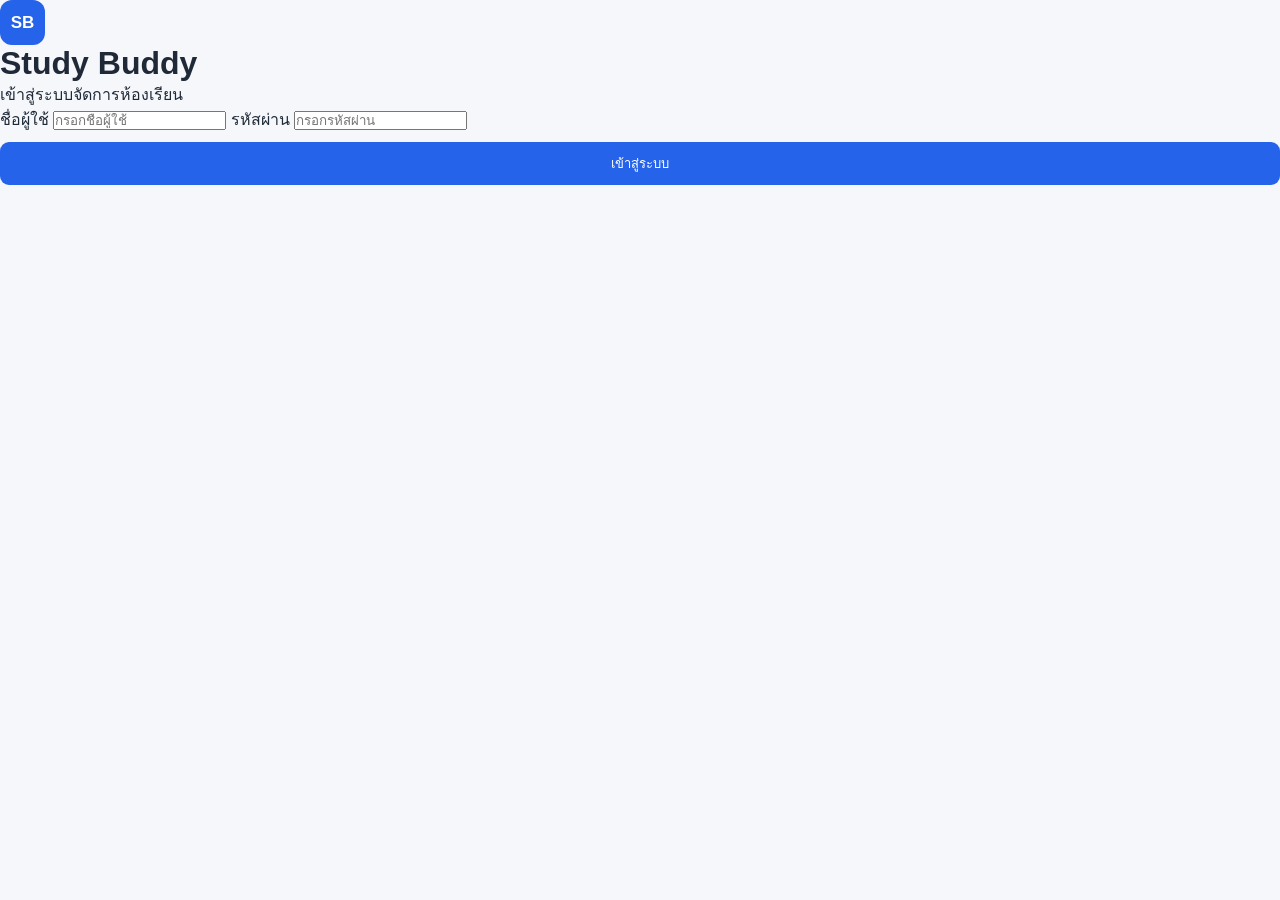
==== index.html @ 6a27ba16 "Add script to redirect to login.html Redirect to login page on index load." ====
<script>
    window.location.href = "login.html";
</script>

<!DOCTYPE html>
<html lang="th">
<head>
    <meta charset="UTF-8">
    <meta name="viewport" content="width=device-width, initial-scale=1.0">

    <title>Study Buddy</title>

    <link rel="stylesheet" href="style.css">
</head>

<body>

<div class="app">

    <!-- ================= SIDEBAR ================= -->

    <aside class="sidebar">

        <div class="brand">

            <div class="brand-logo">
                SB
            </div>

            <div>
                <h2>Study Buddy</h2>
                <span>ระบบช่วยจัดการห้องเรียน</span>
            </div>

        </div>


        <nav class="menu-list">

            <button
                class="menu active"
                onclick="showPage('dashboard', this)"
            >
                <span>🏠</span>
                <span>หน้าหลัก</span>
            </button>


            <button
                class="menu"
                onclick="showPage('schedule', this)"
            >
                <span>🗓️</span>
                <span>ตารางเรียน</span>
            </button>


            <button
                class="menu"
                onclick="showPage('assignment', this)"
            >
                <span>📝</span>
                <span>งานที่ต้องส่ง</span>
            </button>


            <button
                class="menu"
                onclick="showPage('exam', this)"
            >
                <span>📄</span>
                <span>ตารางสอบ</span>
            </button>


            <button
                class="menu"
                onclick="showPage('appointment', this)"
            >
                <span>📌</span>
                <span>นัดหมาย</span>
            </button>


            <button
                class="menu"
                onclick="showPage('announcement', this)"
            >
                <span>📢</span>
                <span>ประกาศ</span>
            </button>

        </nav>


        <div class="user-card">

            <div class="user-avatar">
                👨🏻‍🎓
            </div>

            <div>

                <strong>นักศึกษา</strong>

                <span>
                    สมาชิกห้อง
                </span>

            </div>

        </div>

    </aside>


    <!-- ================= MAIN ================= -->

    <main class="main">


        <!-- TOP BAR -->

        <header class="topbar">

            <div>

                <h1 id="pageTitle">
                    หน้าหลัก
                </h1>

                <p>
                    ยินดีต้อนรับเข้าสู่ Study Buddy 👋
                </p>

            </div>


            <div class="room-badge">

                <span>
                    ห้องเรียน
                </span>

                <strong>
                    CEAI-2/1
                </strong>

            </div>

        </header>


        <!-- ================================================= -->
        <!-- DASHBOARD -->
        <!-- ================================================= -->

        <section
            id="dashboard"
            class="page active"
        >


            <div class="welcome-card">

                <div>

                    <span class="welcome-label">
                        วันนี้
                    </span>

                    <h2 id="today">
                        กำลังโหลด...
                    </h2>

                    <p>
                        ตรวจสอบตารางเรียน งาน และกิจกรรมของห้องได้ที่นี่
                    </p>

                </div>


                <div class="welcome-icon">
                    📚
                </div>

            </div>


            <!-- STAT CARDS -->

            <div class="stats">


                <div class="stat-card">

                    <div class="stat-icon blue">
                        🗓️
                    </div>

                    <div>

                        <span>
                            เรียนวันนี้
                        </span>

                        <strong>
                            3
                        </strong>

                    </div>

                </div>


                <div class="stat-card">

                    <div class="stat-icon orange">
                        📝
                    </div>

                    <div>

                        <span>
                            งานที่ต้องส่ง
                        </span>

                        <strong id="assignmentCount">
                            0
                        </strong>

                    </div>

                </div>


                <div class="stat-card">

                    <div class="stat-icon red">
                        📄
                    </div>

                    <div>

                        <span>
                            สอบใกล้ถึง
                        </span>

                        <strong id="examCount">
                            0
                        </strong>

                    </div>

                </div>


                <div class="stat-card">

                    <div class="stat-icon green">
                        📢
                    </div>

                    <div>

                        <span>
                            ประกาศ
                        </span>

                        <strong id="announcementCount">
                            0
                        </strong>

                    </div>

                </div>


            </div>


            <!-- DASHBOARD GRID -->

            <div class="dashboard-grid">


                <!-- งาน -->

                <div class="card">

                    <div class="card-header">

                        <div>

                            <h3>
                                📝 งานใกล้ถึงกำหนด
                            </h3>

                            <p>
                                รายการงานของห้อง
                            </p>

                        </div>


                        <button
                            class="text-button"
                            onclick="showPage('assignment')"
                        >
                            ดูทั้งหมด →
                        </button>

                    </div>


                    <div
                        id="dashboardAssignments"
                        class="dashboard-list"
                    >
                    </div>

                </div>


                <!-- ประกาศ -->

                <div class="card">

                    <div class="card-header">

                        <div>

                            <h3>
                                📢 ประกาศล่าสุด
                            </h3>

                            <p>
                                ข่าวสารจากห้องเรียน
                            </p>

                        </div>


                        <button
                            class="text-button"
                            onclick="showPage('announcement')"
                        >
                            ดูทั้งหมด →
                        </button>

                    </div>


                    <div
                        id="dashboardAnnouncements"
                        class="dashboard-list"
                    >
                    </div>

                </div>


            </div>


        </section>


        <!-- ================================================= -->
        <!-- SCHEDULE -->
        <!-- ================================================= -->

        <section
            id="schedule"
            class="page"
        >


            <div class="section-head">

                <div>

                    <h2>
                        🗓️ ตารางเรียน
                    </h2>

                    <p>
                        ตารางเรียนของห้อง CEAI-2/1
                    </p>

                </div>


                <button
                    class="primary-button"
                    onclick="openModal('scheduleModal')"
                >
                    + เพิ่มตารางเรียน
                </button>

            </div>


            <div class="card table-card">

                <div class="table-wrapper">

                    <table>

                        <thead>

                            <tr>

                                <th>
                                    วัน
                                </th>

                                <th>
                                    เวลา
                                </th>

                                <th>
                                    วิชา
                                </th>

                                <th>
                                    ห้อง
                                </th>

                                <th>
                                    ผู้สอน
                                </th>

                                <th>
                                    จัดการ
                                </th>

                            </tr>

                        </thead>


                        <tbody id="scheduleTable">
                        </tbody>

                    </table>

                </div>

            </div>


        </section>


        <!-- ================================================= -->
        <!-- ASSIGNMENT -->
        <!-- ================================================= -->

        <section
            id="assignment"
            class="page"
        >


            <div class="section-head">

                <div>

                    <h2>
                        📝 งานที่ต้องส่ง
                    </h2>

                    <p>
                        ติดตามงานและกำหนดส่งของห้องเรียน
                    </p>

                </div>


                <button
                    class="primary-button"
                    onclick="openModal('assignmentModal')"
                >
                    + เพิ่มงาน
                </button>

            </div>


            <div
                id="assignmentList"
                class="content-list"
            >
            </div>


        </section>


        <!-- ================================================= -->
        <!-- EXAM -->
        <!-- ================================================= -->

        <section
            id="exam"
            class="page"
        >


            <div class="section-head">

                <div>

                    <h2>
                        📄 ตารางสอบ
                    </h2>

                    <p>
                        กำหนดการสอบของห้องเรียน
                    </p>

                </div>


                <button
                    class="primary-button"
                    onclick="openModal('examModal')"
                >
                    + เพิ่มตารางสอบ
                </button>

            </div>


            <div class="card table-card">

                <div class="table-wrapper">

                    <table>

                        <thead>

                            <tr>

                                <th>
                                    วิชา
                                </th>

                                <th>
                                    วันที่
                                </th>

                                <th>
                                    เวลา
                                </th>

                                <th>
                                    ห้องสอบ
                                </th>

                                <th>
                                    จัดการ
                                </th>

                            </tr>

                        </thead>


                        <tbody id="examTable">
                        </tbody>

                    </table>

                </div>

            </div>


        </section>


        <!-- ================================================= -->
        <!-- APPOINTMENT -->
        <!-- ================================================= -->

        <section
            id="appointment"
            class="page"
        >


            <div class="section-head">

                <div>

                    <h2>
                        📌 นัดหมาย
                    </h2>

                    <p>
                        นัดหมายสำคัญของห้องเรียน
                    </p>

                </div>


                <button
                    class="primary-button"
                    onclick="openModal('appointmentModal')"
                >
                    + เพิ่มนัดหมาย
                </button>

            </div>


            <div
                id="appointmentList"
                class="appointment-list"
            >
            </div>


        </section>


        <!-- ================================================= -->
        <!-- ANNOUNCEMENT -->
        <!-- ================================================= -->

        <section
            id="announcement"
            class="page"
        >


            <div class="section-head">

                <div>

                    <h2>
                        📢 ประกาศ
                    </h2>

                    <p>
                        ประกาศและข่าวสารของห้องเรียน
                    </p>

                </div>


                <button
                    class="primary-button"
                    onclick="openModal('announcementModal')"
                >
                    + เพิ่มประกาศ
                </button>

            </div>


            <div
                id="announcementList"
                class="content-list"
            >
            </div>


        </section>


    </main>

</div>


<!-- ========================================================= -->
<!-- SCHEDULE MODAL -->
<!-- ========================================================= -->

<div
    id="scheduleModal"
    class="modal"


    <div class="modal-box">


        <div class="modal-title">

            <h2>
                เพิ่มตารางเรียน
            </h2>

            <button
                onclick="closeModal('scheduleModal')"
            >
                ×
            </button>

        </div>


        <label>
            วัน
        </label>

        <select id="scheduleDay">

            <option value="จันทร์">
                จันทร์
            </option>

            <option value="อังคาร">
                อังคาร
            </option>

            <option value="พุธ">
                พุธ
            </option>

            <option value="พฤหัสบดี">
                พฤหัสบดี
            </option>

            <option value="ศุกร์">
                ศุกร์
            </option>

            <option value="เสาร์">
                เสาร์
            </option>

            <option value="อาทิตย์">
                อาทิตย์
            </option>

        </select>


        <label>
            เวลา
        </label>

        <input
            id="scheduleTime"
            type="text"
            placeholder="09:00 - 12:00"
        >


        <label>
            วิชา
        </label>

        <input
            id="scheduleSubject"
            type="text"
            placeholder="ชื่อวิชา"
        >


        <label>
            ห้อง
        </label>

        <input
            id="scheduleRoom"
            type="text"
            placeholder="เช่น CE-301"
        >


        <label>
            ผู้สอน
        </label>

        <input
            id="scheduleTeacher"
            type="text"
            placeholder="ชื่อผู้สอน"
        >


        <button
            class="primary-button full"
            onclick="addSchedule()"
        >
            เพิ่มตารางเรียน
        </button>


    </div>

</div>


<!-- ========================================================= -->
<!-- ASSIGNMENT MODAL -->
<!-- ========================================================= -->

<div
    id="assignmentModal"
    class="modal"


    <div class="modal-box">


        <div class="modal-title">

            <h2>
                เพิ่มงาน
            </h2>

            <button
                onclick="closeModal('assignmentModal')"
            >
                ×
            </button>

        </div>


        <label>
            ชื่องาน
        </label>

        <input
            id="assignmentName"
            type="text"
            placeholder="เช่น แบบฝึกหัดวิศวกรรมซอฟต์แวร์"
        >


        <label>
            รายละเอียด
        </label>

        <textarea
            id="assignmentDetail"
            placeholder="รายละเอียดงาน"
        ></textarea>


        <label>
            กำหนดส่ง
        </label>

        <input
            id="assignmentDate"
            type="datetime-local"
        >


        <button
            class="primary-button full"
            onclick="addAssignment()"
        >
            เพิ่มงาน
        </button>


    </div>

</div>


<!-- ========================================================= -->
<!-- EXAM MODAL -->
<!-- ========================================================= -->

<div
    id="examModal"
    class="modal"


    <div class="modal-box">


        <div class="modal-title">

            <h2>
                เพิ่มตารางสอบ
            </h2>

            <button
                onclick="closeModal('examModal')"
            >
                ×
            </button>

        </div>


        <label>
            วิชา
        </label>

        <input
            id="examSubject"
            type="text"
            placeholder="ชื่อวิชา"
        >


        <label>
            วันที่สอบ
        </label>

        <input
            id="examDate"
            type="date"
        >


        <label>
            เวลา
        </label>

        <input
            id="examTime"
            type="text"
            placeholder="09:00 - 12:00"
        >


        <label>
            ห้องสอบ
        </label>

        <input
            id="examRoom"
            type="text"
            placeholder="เช่น CE-301"
        >


        <button
            class="primary-button full"
            onclick="addExam()"
        >
            เพิ่มตารางสอบ
        </button>


    </div>

</div>


<!-- ========================================================= -->
<!-- APPOINTMENT MODAL -->
<!-- ========================================================= -->

<div
    id="appointmentModal"
    class="modal"


    <div class="modal-box">


        <div class="modal-title">

            <h2>
                เพิ่มนัดหมาย
            </h2>

            <button
                onclick="closeModal('appointmentModal')"
            >
                ×
            </button>

        </div>


        <label>
            ชื่อนัดหมาย
        </label>

        <input
            id="appointmentName"
            type="text"
            placeholder="เช่น ประชุมงานกลุ่ม"
        >


        <label>
            วันที่
        </label>

        <input
            id="appointmentDate"
            type="date"
        >


        <label>
            เวลา
        </label>

        <input
            id="appointmentTime"
            type="text"
            placeholder="13:00"
        >


        <label>
            สถานที่
        </label>

        <input
            id="appointmentRoom"
            type="text"
            placeholder="เช่น CE-301"
        >


        <button
            class="primary-button full"
            onclick="addAppointment()"
        >
            เพิ่มนัดหมาย
        </button>


    </div>

</div>


<!-- ========================================================= -->
<!-- ANNOUNCEMENT MODAL -->
<!-- ========================================================= -->

<div
    id="announcementModal"
    class="modal"


    <div class="modal-box">


        <div class="modal-title">

            <h2>
                เพิ่มประกาศ
            </h2>

            <button
                onclick="closeModal('announcementModal')"
            >
                ×
            </button>

        </div>


        <label>
            หัวข้อประกาศ
        </label>

        <input
            id="announcementTitle"
            type="text"
            placeholder="หัวข้อประกาศ"
        >


        <label>
            รายละเอียด
        </label>

        <textarea
            id="announcementDetailInput"
            placeholder="รายละเอียดประกาศ"
        ></textarea>


        <button
            class="primary-button full"
            onclick="addAnnouncement()"
        >
            เพิ่มประกาศ
        </button>


    </div>

</div>


<!-- ========================================================= -->
<!-- JAVASCRIPT -->
<!-- ========================================================= -->

<script src="script.js"></script>


</body>
</html>
---- style.css ----
* {
    box-sizing: border-box;
    margin: 0;
    padding: 0;
}

body {
    font-family: Arial, "Noto Sans Thai", sans-serif;
    background: #f5f7fb;
    color: #1f2937;
}

button,
input,
textarea,
select {
    font-family: inherit;
}

button {
    cursor: pointer;
}

.app {
    display: flex;
    min-height: 100vh;
}


/* ================= SIDEBAR ================= */

.sidebar {
    width: 250px;
    background: #ffffff;
    border-right: 1px solid #e5e7eb;
    display: flex;
    flex-direction: column;
    position: fixed;
    left: 0;
    top: 0;
    bottom: 0;
    z-index: 20;
}

.brand {
    display: flex;
    align-items: center;
    gap: 12px;
    padding: 25px 20px;
}

.brand-logo {
    width: 45px;
    height: 45px;
    border-radius: 12px;
    background: #2563eb;
    color: white;
    display: flex;
    align-items: center;
    justify-content: center;
    font-weight: bold;
    font-size: 17px;
}

.brand h2 {
    font-size: 18px;
}

.brand span {
    display: block;
    font-size: 11px;
    color: #9ca3af;
    margin-top: 4px;
}

.menu-list {
    padding: 15px 12px;
}

.menu {
    width: 100%;
    border: none;
    background: transparent;
    padding: 13px 15px;
    border-radius: 10px;
    display: flex;
    align-items: center;
    gap: 12px;
    font-size: 14px;
    color: #6b7280;
    text-align: left;
    margin-bottom: 5px;
}

.menu:hover {
    background: #f3f6ff;
    color: #2563eb;
}

.menu.active {
    background: #eaf1ff;
    color: #2563eb;
    font-weight: bold;
}

.menu span:first-child {
    width: 22px;
    text-align: center;
}

.user-card {
    margin-top: auto;
    border-top: 1px solid #e5e7eb;
    padding: 18px;
    display: flex;
    align-items: center;
    gap: 12px;
}

.user-avatar {
    width: 40px;
    height: 40px;
    border-radius: 50%;
    background: #eaf1ff;
    display: flex;
    align-items: center;
    justify-content: center;
}

.user-card strong {
    display: block;
    font-size: 13px;
}

.user-card span {
    display: block;
    color: #9ca3af;
    font-size: 11px;
    margin-top: 3px;
}


/* ================= MAIN ================= */

.main {
    margin-left: 250px;
    width: calc(100% - 250px);
    padding: 30px 35px;
}

.topbar {
    display: flex;
    justify-content: space-between;
    align-items: center;
    margin-bottom: 28px;
}

.topbar h1 {
    font-size: 28px;
}

.topbar p {
    margin-top: 6px;
    color: #9ca3af;
    font-size: 14px;
}

.room-badge {
    background: white;
    border: 1px solid #e5e7eb;
    padding: 10px 16px;
    border-radius: 10px;
    text-align: right;
}

.room-badge span {
    display: block;
    color: #9ca3af;
    font-size: 11px;
}

.room-badge strong {
    display: block;
    margin-top: 3px;
    color: #2563eb;
}


/* ================= PAGE ================= */

.page {
    display: none;
}

.page.active {
    display: block;
}


/* ================= WELCOME ================= */

.welcome-card {
    background: linear-gradient(135deg, #2563eb, #3b82f6);
    color: white;
    border-radius: 18px;
    padding: 28px;
    display: flex;
    align-items: center;
    justify-content: space-between;
    margin-bottom: 22px;
}

.welcome-label {
    font-size: 13px;
    opacity: .85;
}

.welcome-card h2 {
    margin: 7px 0;
    font-size: 25px;
}

.welcome-card p {
    opacity: .85;
    font-size: 13px;
}

.welcome-icon {
    font-size: 55px;
}


/* ================= STATS ================= */

.stats {
    display: grid;
    grid-template-columns: repeat(4, 1fr);
    gap: 15px;
    margin-bottom: 22px;
}

.stat-card {
    background: white;
    border: 1px solid #e5e7eb;
    border-radius: 14px;
    padding: 18px;
    display: flex;
    align-items: center;
    gap: 14px;
}

.stat-icon {
    width: 45px;
    height: 45px;
    border-radius: 12px;
    display: flex;
    justify-content: center;
    align-items: center;
    font-size: 20px;
}

.stat-icon.blue {
    background: #eaf1ff;
}

.stat-icon.orange {
    background: #fff4e5;
}

.stat-icon.red {
    background: #ffeded;
}

.stat-icon.green {
    background: #e9f9ef;
}

.stat-card span {
    display: block;
    font-size: 12px;
    color: #9ca3af;
}

.stat-card strong {
    display: block;
    margin-top: 4px;
    font-size: 22px;
}


/* ================= CARDS ================= */

.dashboard-grid {
    display: grid;
    grid-template-columns: 1fr 1fr;
    gap: 20px;
}

.card {
    background: white;
    border: 1px solid #e5e7eb;
    border-radius: 15px;
    padding: 22px;
}

.card-header {
    display: flex;
    justify-content: space-between;
    align-items: center;
    margin-bottom: 15px;
}

.card-header h3 {
    font-size: 16px;
}

.card-header p {
    color: #9ca3af;
    font-size: 12px;
    margin-top: 4px;
}

.text-button {
    border: none;
    background: transparent;
    color: #2563eb;
    font-size: 12px;
}


/* ================= SECTION ================= */

.section-head {
    display: flex;
    align-items: center;
    justify-content: space-between;
    margin-bottom: 20px;
}

.section-head h2 {
    font-size: 22px;
}

.section-head p {
    color: #9ca3af;
    margin-top: 5px;
    font-size: 13px;
}


/* ================= BUTTON ================= */

.primary-button {
    border: none;
    background: #2563eb;
    color: white;
    padding: 11px 17px;
    border-radius: 9px;
    font-size: 13px;
}

.primary-button:hover {
    background: #1d4ed8;
}

.full {
    width: 100%;
    margin-top: 10px;
}


/* ================= LIST ================= */

.dashboard-list {
    display: flex;
    flex-direction: column;
    gap: 10px;
}

.assignment-mini,
.announcement-mini {
    padding: 14px;
    border-radius: 10px;
    background: #f8fafc;
    border: 1px solid #edf0f4;
}

.assignment-mini h4,
.announcement-mini h4 {
    font-size: 14px;
}

.assignment-mini p,
.announcement-mini p {
    color: #6b7280;
    font-size: 12px;
    margin-top: 5px;
}

.assignment-mini small,
.announcement-mini small {
    display: block;
    margin-top: 8px;
    color: #2563eb;
}


/* ================= CONTENT ================= */

.content-list {
    display: flex;
    flex-direction: column;
    gap: 15px;
}

.assignment-card,
.announcement-full {
    background: white;
    border: 1px solid #e5e7eb;
    border-radius: 14px;
    padding: 20px;
}

.assignment-card h3,
.announcement-full h3 {
    font-size: 16px;
}

.assignment-card p,
.announcement-full p {
    color: #6b7280;
    font-size: 13px;
    margin-top: 7px;
}

.deadline {
    display: flex;
    justify-content: space-between;
    align-items: center;
    margin-top: 15px;
    padding-top: 13px;
    border-top: 1px solid #edf0f4;
    font-size: 12px;
}

.delete-button {
    border: none;
    background: #fff0f0;
    color: #dc2626;
    padding: 7px 11px;
    border-radius: 7px;
    font-size: 12px;
}

.tag {
    display: inline-block;
    background: #eaf1ff;
    color: #2563eb;
    padding: 5px 9px;
    border-radius: 6px;
    font-size: 11px;
    margin-bottom: 10px;
}


/* ================= TABLE ================= */

.table-card {
    padding: 0;
    overflow: hidden;
}

.table-wrapper {
    width: 100%;
    overflow-x: auto;
}

table {
    width: 100%;
    border-collapse: collapse;
}

th {
    background: #f8fafc;
    color: #6b7280;
    font-size: 12px;
    text-align: left;
    padding: 15px;
    white-space: nowrap;
}

td {
    padding: 15px;
    border-top: 1px solid #edf0f4;
    font-size: 13px;
}

tr:hover td {
    background: #fafcff;
}


/* ================= APPOINTMENT ================= */

.appointment-list {
    display: flex;
    flex-direction: column;
    gap: 15px;
}

.appointment-card {
    display: flex;
    align-items: center;
    gap: 15px;
}

.appointment-date {
    width: 65px;
    min-width: 65px;
    height: 65px;
    border-radius: 12px;
    background: #eaf1ff;
    color: #2563eb;
    display: flex;
    flex-direction: column;
    align-items: center;
    justify-content: center;
}

.appointment-date strong {
    font-size: 21px;
}

.appointment-date span {
    font-size: 11px;
}

.appointment-info h3 {
    font-size: 15px;
}

.appointment-info p {
    color: #6b7280;
    font-size: 12px;
    margin-top: 5px;
}


/* ================= MODAL ================= */

.modal {
    display: none;
    position: fixed;
    inset: 0;
    background: rgba(15, 23, 42, .45);
    z-index: 100;
    align-items: center;
    justify-content: center;
    padding: 20px;
}

.modal.show {
    display: flex;
}

.modal-box {
    background: white;
    width: 100%;
    max-width: 500px;
    border-radius: 16px;
    padding: 25px;
    box-shadow: 0 20px 50px rgba(0,0,0,.15);
    max-height: 90vh;
    overflow-y: auto;
}

.modal-title {
    display: flex;
    align-items: center;
    justify-content: space-between;
    margin-bottom: 20px;
}

.modal-title h2 {
    font-size: 20px;
}

.modal-title button {
    border: none;
    background: #f3f4f6;
    width: 32px;
    height: 32px;
    border-radius: 50%;
    font-size: 20px;
    color: #6b7280;
}

.modal-box label {
    display: block;
    font-size: 13px;
    font-weight: bold;
    margin: 14px 0 7px;
}

.modal-box input,
.modal-box textarea,
.modal-box select {
    width: 100%;
    border: 1px solid #dfe3e8;
    border-radius: 9px;
    padding: 11px;
    outline: none;
    font-size: 13px;
    background: white;
}

.modal-box input:focus,
.modal-box textarea:focus,
.modal-box select:focus {
    border-color: #2563eb;
}

.modal-box textarea {
    min-height: 90px;
    resize: vertical;
}


/* ================= EMPTY ================= */

.empty {
    background: white;
    border: 1px dashed #d1d5db;
    border-radius: 14px;
    padding: 40px;
    text-align: center;
    color: #9ca3af;
    font-size: 13px;
}


/* ================= MOBILE ================= */

@media (max-width: 900px) {

    .sidebar {
        width: 210px;
    }

    .main {
        margin-left: 210px;
        width: calc(100% - 210px);
        padding: 25px;
    }

    .stats {
        grid-template-columns: repeat(2, 1fr);
    }

    .dashboard-grid {
        grid-template-columns: 1fr;
    }

}

@media (max-width: 650px) {

    .sidebar {
        width: 70px;
    }

    .brand {
        justify-content: center;
        padding: 18px 8px;
    }

    .brand > div:last-child,
    .menu span:last-child,
    .user-card div:last-child {
        display: none;
    }

    .brand-logo {
        width: 40px;
        height: 40px;
    }

    .menu {
        justify-content: center;
        padding: 13px 5px;
    }

    .user-card {
        justify-content: center;
        padding: 15px 5px;
    }

    .main {
        margin-left: 70px;
        width: calc(100% - 70px);
        padding: 18px;
    }

    .topbar {
        align-items: flex-start;
        gap: 10px;
    }

    .topbar h1 {
        font-size: 22px;
    }

    .room-badge {
        display: none;
    }

    .welcome-card {
        padding: 20px;
    }

    .welcome-icon {
        font-size: 40px;
    }

    .stats {
        grid-template-columns: 1fr 1fr;
        gap: 10px;
    }

    .stat-card {
        padding: 13px;
    }

    .section-head {
        align-items: flex-start;
        gap: 15px;
    }

    .section-head h2 {
        font-size: 19px;
    }

    .primary-button {
        white-space: nowrap;
    }

}
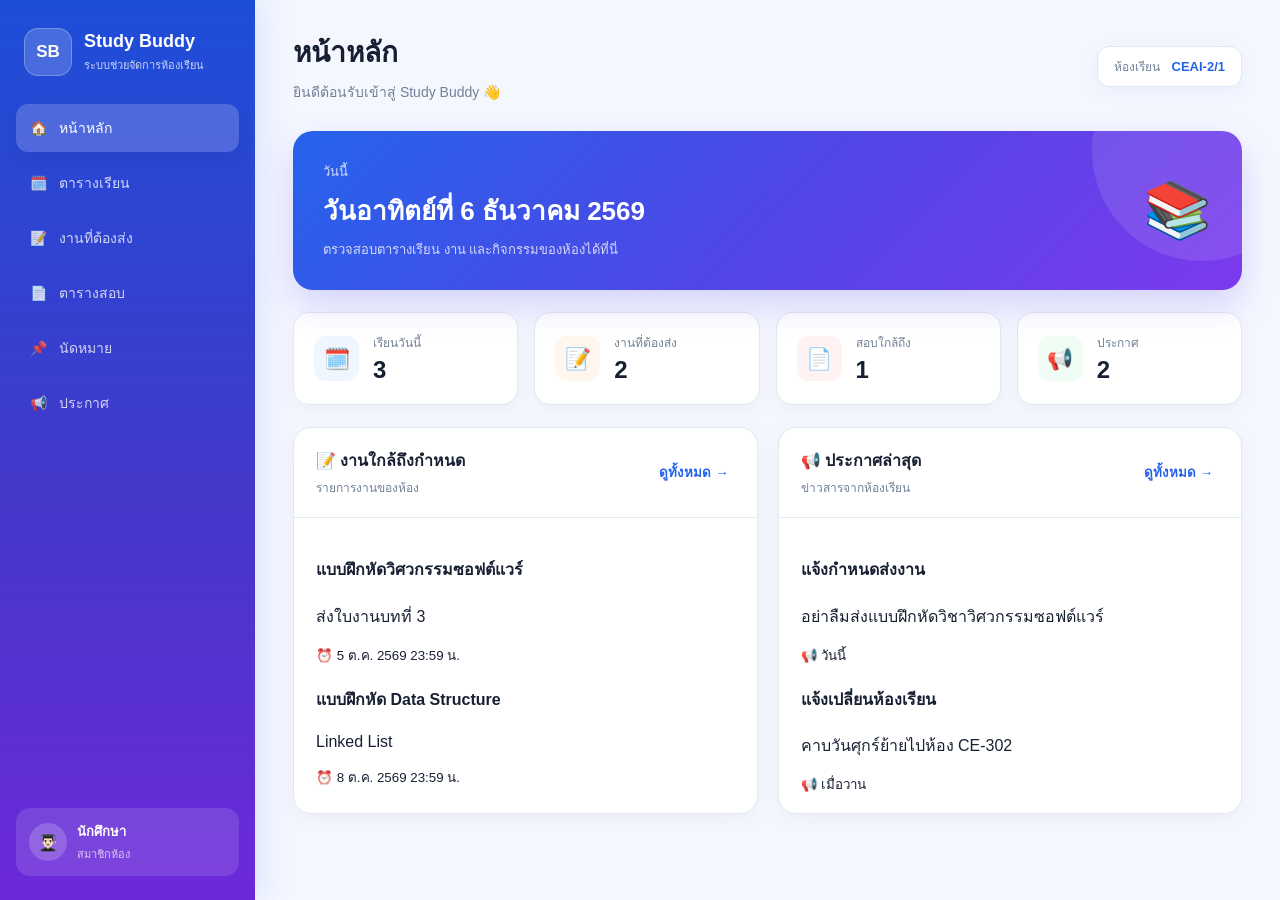
==== commit 4feb490c: "Remove redirection script from index.html Removed automatic redirection script to login.html." ====
--- a/index.html
+++ b/index.html
@@ -1,7 +1,3 @@
-<script>
-    window.location.href = "login.html";
-</script>
-
 <!DOCTYPE html>
 <html lang="th">
 <head>
--- a/style.css
+++ b/style.css
@@ -1,25 +1,33 @@
 * {
     box-sizing: border-box;
+}
+
+:root {
+    --primary: #2563eb;
+    --secondary: #7c3aed;
+    --blue-light: #eff6ff;
+    --purple-light: #f5f3ff;
+    --orange-light: #fff7ed;
+    --green-light: #f0fdf4;
+    --red-light: #fef2f2;
+    --text: #172033;
+    --muted: #718096;
+    --border: #e2e8f0;
+    --white: #ffffff;
+    --bg: #f5f7ff;
+}
+
+body {
     margin: 0;
-    padding: 0;
-}
-
-body {
-    font-family: Arial, "Noto Sans Thai", sans-serif;
-    background: #f5f7fb;
-    color: #1f2937;
-}
-
-button,
-input,
-textarea,
-select {
-    font-family: inherit;
-}
-
-button {
-    cursor: pointer;
-}
+    font-family: Arial, sans-serif;
+    background: var(--bg);
+    color: var(--text);
+}
+
+
+/* =========================
+   APP
+========================= */
 
 .app {
     display: flex;
@@ -27,104 +35,158 @@
 }
 
 
-/* ================= SIDEBAR ================= */
+/* =========================
+   SIDEBAR
+========================= */
 
 .sidebar {
-    width: 250px;
-    background: #ffffff;
-    border-right: 1px solid #e5e7eb;
+    width: 255px;
+    min-height: 100vh;
+
+    background:
+        linear-gradient(
+            180deg,
+            #1d4ed8 0%,
+            #4338ca 55%,
+            #6d28d9 100%
+        );
+
+    color: white;
+
     display: flex;
     flex-direction: column;
-    position: fixed;
-    left: 0;
-    top: 0;
-    bottom: 0;
-    z-index: 20;
-}
+
+    padding: 24px 16px;
+
+    box-shadow:
+        8px 0 30px rgba(37, 99, 235, 0.12);
+}
+
+
+/* Brand */
 
 .brand {
     display: flex;
     align-items: center;
     gap: 12px;
-    padding: 25px 20px;
+
+    padding: 4px 8px 28px;
 }
 
 .brand-logo {
-    width: 45px;
-    height: 45px;
-    border-radius: 12px;
-    background: #2563eb;
-    color: white;
+    width: 48px;
+    height: 48px;
+
     display: flex;
     align-items: center;
     justify-content: center;
+
+    border-radius: 14px;
+
+    background: rgba(255,255,255,0.18);
+
+    border: 1px solid rgba(255,255,255,0.25);
+
+    font-size: 17px;
     font-weight: bold;
-    font-size: 17px;
+
+    backdrop-filter: blur(10px);
 }
 
 .brand h2 {
+    margin: 0;
     font-size: 18px;
 }
 
 .brand span {
     display: block;
+    margin-top: 4px;
+
     font-size: 11px;
-    color: #9ca3af;
-    margin-top: 4px;
-}
+
+    color: rgba(255,255,255,0.75);
+}
+
+
+/* Menu */
 
 .menu-list {
-    padding: 15px 12px;
+    display: flex;
+    flex-direction: column;
+    gap: 7px;
 }
 
 .menu {
     width: 100%;
+
+    display: flex;
+    align-items: center;
+
+    gap: 12px;
+
+    padding: 13px 14px;
+
     border: none;
+    border-radius: 12px;
+
     background: transparent;
-    padding: 13px 15px;
-    border-radius: 10px;
-    display: flex;
-    align-items: center;
-    gap: 12px;
+
+    color: rgba(255,255,255,0.78);
+
     font-size: 14px;
-    color: #6b7280;
+
     text-align: left;
-    margin-bottom: 5px;
+
+    cursor: pointer;
+
+    transition: 0.2s;
 }
 
 .menu:hover {
-    background: #f3f6ff;
-    color: #2563eb;
+    background: rgba(255,255,255,0.12);
+    color: white;
+
+    transform: translateX(3px);
 }
 
 .menu.active {
-    background: #eaf1ff;
-    color: #2563eb;
-    font-weight: bold;
-}
-
-.menu span:first-child {
-    width: 22px;
-    text-align: center;
-}
+    background: rgba(255,255,255,0.18);
+
+    color: white;
+
+    box-shadow:
+        0 5px 18px rgba(0,0,0,0.08);
+}
+
+
+/* User */
 
 .user-card {
     margin-top: auto;
-    border-top: 1px solid #e5e7eb;
-    padding: 18px;
-    display: flex;
-    align-items: center;
-    gap: 12px;
+
+    display: flex;
+    align-items: center;
+
+    gap: 10px;
+
+    padding: 13px;
+
+    border-radius: 14px;
+
+    background: rgba(255,255,255,0.12);
 }
 
 .user-avatar {
-    width: 40px;
-    height: 40px;
+    width: 38px;
+    height: 38px;
+
+    display: flex;
+    align-items: center;
+    justify-content: center;
+
+    background: rgba(255,255,255,0.18);
+
     border-radius: 50%;
-    background: #eaf1ff;
-    display: flex;
-    align-items: center;
-    justify-content: center;
 }
 
 .user-card strong {
@@ -134,59 +196,86 @@
 
 .user-card span {
     display: block;
-    color: #9ca3af;
+
+    margin-top: 3px;
+
     font-size: 11px;
-    margin-top: 3px;
-}
-
-
-/* ================= MAIN ================= */
+
+    color: rgba(255,255,255,0.7);
+}
+
+
+/* =========================
+   MAIN
+========================= */
 
 .main {
-    margin-left: 250px;
-    width: calc(100% - 250px);
-    padding: 30px 35px;
-}
+    flex: 1;
+
+    padding: 30px 38px;
+
+    min-width: 0;
+}
+
+
+/* =========================
+   TOPBAR
+========================= */
 
 .topbar {
     display: flex;
+
     justify-content: space-between;
     align-items: center;
+
     margin-bottom: 28px;
 }
 
 .topbar h1 {
+    margin: 0;
+
     font-size: 28px;
 }
 
 .topbar p {
-    margin-top: 6px;
-    color: #9ca3af;
+    margin: 7px 0 0;
+
+    color: var(--muted);
+
     font-size: 14px;
 }
 
 .room-badge {
+    padding: 10px 16px;
+
     background: white;
-    border: 1px solid #e5e7eb;
-    padding: 10px 16px;
-    border-radius: 10px;
-    text-align: right;
+
+    border: 1px solid var(--border);
+
+    border-radius: 12px;
+
+    box-shadow:
+        0 5px 18px rgba(37,99,235,0.06);
 }
 
 .room-badge span {
-    display: block;
-    color: #9ca3af;
-    font-size: 11px;
+    margin-right: 8px;
+
+    color: var(--muted);
+
+    font-size: 12px;
 }
 
 .room-badge strong {
-    display: block;
-    margin-top: 3px;
-    color: #2563eb;
-}
-
-
-/* ================= PAGE ================= */
+    color: var(--primary);
+
+    font-size: 13px;
+}
+
+
+/* =========================
+   PAGE
+========================= */
 
 .page {
     display: none;
@@ -197,366 +286,425 @@
 }
 
 
-/* ================= WELCOME ================= */
+/* =========================
+   WELCOME
+========================= */
 
 .welcome-card {
-    background: linear-gradient(135deg, #2563eb, #3b82f6);
+    position: relative;
+
+    overflow: hidden;
+
+    display: flex;
+
+    justify-content: space-between;
+    align-items: center;
+
+    padding: 30px;
+
+    margin-bottom: 22px;
+
+    border-radius: 20px;
+
     color: white;
-    border-radius: 18px;
-    padding: 28px;
-    display: flex;
-    align-items: center;
-    justify-content: space-between;
-    margin-bottom: 22px;
+
+    background:
+        linear-gradient(
+            135deg,
+            #2563eb,
+            #4f46e5,
+            #7c3aed
+        );
+
+    box-shadow:
+        0 15px 35px rgba(79,70,229,0.2);
+}
+
+.welcome-card::after {
+    content: "";
+
+    position: absolute;
+
+    width: 220px;
+    height: 220px;
+
+    border-radius: 50%;
+
+    background: rgba(255,255,255,0.10);
+
+    right: -70px;
+    top: -90px;
 }
 
 .welcome-label {
     font-size: 13px;
-    opacity: .85;
+
+    color: rgba(255,255,255,0.8);
 }
 
 .welcome-card h2 {
-    margin: 7px 0;
-    font-size: 25px;
+    margin: 8px 0;
+
+    font-size: 26px;
 }
 
 .welcome-card p {
-    opacity: .85;
+    margin: 0;
+
+    color: rgba(255,255,255,0.78);
+
     font-size: 13px;
 }
 
 .welcome-icon {
+    position: relative;
+    z-index: 2;
+
     font-size: 55px;
 }
 
 
-/* ================= STATS ================= */
+/* =========================
+   STAT CARDS
+========================= */
 
 .stats {
     display: grid;
-    grid-template-columns: repeat(4, 1fr);
-    gap: 15px;
+
+    grid-template-columns:
+        repeat(4, 1fr);
+
+    gap: 16px;
+
     margin-bottom: 22px;
 }
 
 .stat-card {
+    display: flex;
+
+    align-items: center;
+
+    gap: 14px;
+
+    padding: 20px;
+
     background: white;
-    border: 1px solid #e5e7eb;
-    border-radius: 14px;
-    padding: 18px;
-    display: flex;
-    align-items: center;
-    gap: 14px;
+
+    border: 1px solid var(--border);
+
+    border-radius: 16px;
+
+    box-shadow:
+        0 5px 18px rgba(15,23,42,0.04);
+
+    transition: 0.2s;
+}
+
+.stat-card:hover {
+    transform: translateY(-3px);
+
+    box-shadow:
+        0 12px 25px rgba(15,23,42,0.08);
 }
 
 .stat-icon {
     width: 45px;
     height: 45px;
+
+    display: flex;
+    align-items: center;
+    justify-content: center;
+
     border-radius: 12px;
-    display: flex;
-    justify-content: center;
-    align-items: center;
-    font-size: 20px;
+
+    font-size: 21px;
 }
 
 .stat-icon.blue {
-    background: #eaf1ff;
+    background: var(--blue-light);
 }
 
 .stat-icon.orange {
-    background: #fff4e5;
+    background: var(--orange-light);
 }
 
 .stat-icon.red {
-    background: #ffeded;
+    background: var(--red-light);
 }
 
 .stat-icon.green {
-    background: #e9f9ef;
+    background: var(--green-light);
 }
 
 .stat-card span {
     display: block;
+
+    color: var(--muted);
+
     font-size: 12px;
-    color: #9ca3af;
 }
 
 .stat-card strong {
     display: block;
+
     margin-top: 4px;
-    font-size: 22px;
-}
-
-
-/* ================= CARDS ================= */
+
+    font-size: 24px;
+}
+
+
+/* =========================
+   DASHBOARD GRID
+========================= */
 
 .dashboard-grid {
     display: grid;
-    grid-template-columns: 1fr 1fr;
+
+    grid-template-columns:
+        repeat(2, 1fr);
+
     gap: 20px;
 }
+
+
+/* =========================
+   CARD
+========================= */
 
 .card {
     background: white;
-    border: 1px solid #e5e7eb;
-    border-radius: 15px;
-    padding: 22px;
+
+    border: 1px solid var(--border);
+
+    border-radius: 18px;
+
+    box-shadow:
+        0 5px 20px rgba(15,23,42,0.04);
 }
 
 .card-header {
     display: flex;
+
     justify-content: space-between;
     align-items: center;
-    margin-bottom: 15px;
+
+    padding: 20px 22px;
+
+    border-bottom: 1px solid var(--border);
 }
 
 .card-header h3 {
+    margin: 0;
+
     font-size: 16px;
 }
 
 .card-header p {
-    color: #9ca3af;
+    margin: 5px 0 0;
+
+    color: var(--muted);
+
     font-size: 12px;
-    margin-top: 4px;
 }
 
 .text-button {
     border: none;
+
     background: transparent;
-    color: #2563eb;
-    font-size: 12px;
-}
-
-
-/* ================= SECTION ================= */
+
+    color: var(--primary);
+
+    font-weight: bold;
+
+    cursor: pointer;
+}
+
+.dashboard-list {
+    padding: 18px 22px;
+}
+
+
+/* =========================
+   SECTION HEAD
+========================= */
 
 .section-head {
     display: flex;
-    align-items: center;
+
     justify-content: space-between;
+    align-items: center;
+
     margin-bottom: 20px;
 }
 
 .section-head h2 {
-    font-size: 22px;
+    margin: 0;
+
+    font-size: 23px;
 }
 
 .section-head p {
-    color: #9ca3af;
-    margin-top: 5px;
+    margin: 6px 0 0;
+
+    color: var(--muted);
+
     font-size: 13px;
 }
 
 
-/* ================= BUTTON ================= */
+/* =========================
+   BUTTON
+========================= */
 
 .primary-button {
     border: none;
-    background: #2563eb;
+
+    padding: 12px 18px;
+
+    border-radius: 10px;
+
     color: white;
-    padding: 11px 17px;
-    border-radius: 9px;
-    font-size: 13px;
+
+    font-weight: bold;
+
+    cursor: pointer;
+
+    background:
+        linear-gradient(
+            135deg,
+            #2563eb,
+            #7c3aed
+        );
+
+    box-shadow:
+        0 7px 18px rgba(79,70,229,0.20);
+
+    transition: 0.2s;
 }
 
 .primary-button:hover {
-    background: #1d4ed8;
-}
-
-.full {
+    transform: translateY(-2px);
+
+    box-shadow:
+        0 10px 22px rgba(79,70,229,0.28);
+}
+
+.primary-button.full {
     width: 100%;
-    margin-top: 10px;
-}
-
-
-/* ================= LIST ================= */
-
-.dashboard-list {
-    display: flex;
-    flex-direction: column;
-    gap: 10px;
-}
-
-.assignment-mini,
-.announcement-mini {
-    padding: 14px;
-    border-radius: 10px;
-    background: #f8fafc;
-    border: 1px solid #edf0f4;
-}
-
-.assignment-mini h4,
-.announcement-mini h4 {
-    font-size: 14px;
-}
-
-.assignment-mini p,
-.announcement-mini p {
-    color: #6b7280;
-    font-size: 12px;
-    margin-top: 5px;
-}
-
-.assignment-mini small,
-.announcement-mini small {
-    display: block;
-    margin-top: 8px;
-    color: #2563eb;
-}
-
-
-/* ================= CONTENT ================= */
-
-.content-list {
-    display: flex;
-    flex-direction: column;
-    gap: 15px;
-}
-
-.assignment-card,
-.announcement-full {
-    background: white;
-    border: 1px solid #e5e7eb;
-    border-radius: 14px;
-    padding: 20px;
-}
-
-.assignment-card h3,
-.announcement-full h3 {
-    font-size: 16px;
-}
-
-.assignment-card p,
-.announcement-full p {
-    color: #6b7280;
-    font-size: 13px;
-    margin-top: 7px;
-}
-
-.deadline {
-    display: flex;
-    justify-content: space-between;
-    align-items: center;
-    margin-top: 15px;
-    padding-top: 13px;
-    border-top: 1px solid #edf0f4;
-    font-size: 12px;
-}
-
-.delete-button {
-    border: none;
-    background: #fff0f0;
-    color: #dc2626;
-    padding: 7px 11px;
-    border-radius: 7px;
-    font-size: 12px;
-}
-
-.tag {
-    display: inline-block;
-    background: #eaf1ff;
-    color: #2563eb;
-    padding: 5px 9px;
-    border-radius: 6px;
-    font-size: 11px;
-    margin-bottom: 10px;
-}
-
-
-/* ================= TABLE ================= */
+}
+
+
+/* =========================
+   TABLE
+========================= */
 
 .table-card {
-    padding: 0;
     overflow: hidden;
 }
 
 .table-wrapper {
-    width: 100%;
     overflow-x: auto;
 }
 
 table {
     width: 100%;
+
     border-collapse: collapse;
 }
 
 th {
-    background: #f8fafc;
-    color: #6b7280;
-    font-size: 12px;
+    padding: 15px;
+
     text-align: left;
-    padding: 15px;
-    white-space: nowrap;
+
+    background:
+        linear-gradient(
+            90deg,
+            #eff6ff,
+            #f5f3ff
+        );
+
+    color: #475569;
+
+    font-size: 13px;
 }
 
 td {
     padding: 15px;
-    border-top: 1px solid #edf0f4;
+
+    border-top: 1px solid var(--border);
+
     font-size: 13px;
 }
 
 tr:hover td {
-    background: #fafcff;
-}
-
-
-/* ================= APPOINTMENT ================= */
-
+    background: #fafbff;
+}
+
+
+/* =========================
+   LIST
+========================= */
+
+.content-list,
 .appointment-list {
     display: flex;
+
     flex-direction: column;
-    gap: 15px;
-}
-
-.appointment-card {
-    display: flex;
-    align-items: center;
-    gap: 15px;
-}
-
-.appointment-date {
-    width: 65px;
-    min-width: 65px;
-    height: 65px;
-    border-radius: 12px;
-    background: #eaf1ff;
-    color: #2563eb;
-    display: flex;
-    flex-direction: column;
-    align-items: center;
-    justify-content: center;
-}
-
-.appointment-date strong {
-    font-size: 21px;
-}
-
-.appointment-date span {
-    font-size: 11px;
-}
-
-.appointment-info h3 {
-    font-size: 15px;
-}
-
-.appointment-info p {
-    color: #6b7280;
-    font-size: 12px;
-    margin-top: 5px;
-}
-
-
-/* ================= MODAL ================= */
+
+    gap: 12px;
+}
+
+.content-item,
+.appointment-item,
+.dashboard-item {
+    background: white;
+
+    border: 1px solid var(--border);
+
+    border-left: 4px solid var(--primary);
+
+    border-radius: 14px;
+
+    padding: 17px;
+
+    box-shadow:
+        0 5px 15px rgba(15,23,42,0.035);
+
+    transition: 0.2s;
+}
+
+.content-item:hover,
+.appointment-item:hover,
+.dashboard-item:hover {
+    transform: translateY(-2px);
+
+    box-shadow:
+        0 10px 22px rgba(15,23,42,0.07);
+}
+
+
+/* =========================
+   MODAL
+========================= */
 
 .modal {
     display: none;
+
     position: fixed;
+
     inset: 0;
-    background: rgba(15, 23, 42, .45);
-    z-index: 100;
+
+    z-index: 1000;
+
     align-items: center;
     justify-content: center;
+
     padding: 20px;
+
+    background: rgba(15,23,42,0.55);
+
+    backdrop-filter: blur(4px);
 }
 
 .modal.show {
@@ -564,97 +712,112 @@
 }
 
 .modal-box {
+    width: 100%;
+    max-width: 480px;
+
+    max-height: 90vh;
+
+    overflow-y: auto;
+
+    padding: 28px;
+
     background: white;
-    width: 100%;
-    max-width: 500px;
-    border-radius: 16px;
-    padding: 25px;
-    box-shadow: 0 20px 50px rgba(0,0,0,.15);
-    max-height: 90vh;
-    overflow-y: auto;
+
+    border-radius: 20px;
+
+    box-shadow:
+        0 25px 70px rgba(0,0,0,0.25);
 }
 
 .modal-title {
     display: flex;
-    align-items: center;
+
     justify-content: space-between;
+    align-items: center;
+
     margin-bottom: 20px;
 }
 
 .modal-title h2 {
+    margin: 0;
+
     font-size: 20px;
 }
 
 .modal-title button {
+    width: 34px;
+    height: 34px;
+
+    padding: 0;
+
     border: none;
-    background: #f3f4f6;
-    width: 32px;
-    height: 32px;
+
     border-radius: 50%;
-    font-size: 20px;
-    color: #6b7280;
+
+    background: #f1f5f9;
+
+    color: #475569;
+
+    font-size: 22px;
+
+    cursor: pointer;
 }
 
 .modal-box label {
     display: block;
+
+    margin: 13px 0 7px;
+
     font-size: 13px;
+
     font-weight: bold;
-    margin: 14px 0 7px;
+
+    color: #374151;
 }
 
 .modal-box input,
-.modal-box textarea,
-.modal-box select {
+.modal-box select,
+.modal-box textarea {
     width: 100%;
-    border: 1px solid #dfe3e8;
-    border-radius: 9px;
-    padding: 11px;
+
+    padding: 12px;
+
+    border: 1px solid #d9deea;
+
+    border-radius: 10px;
+
+    font-family: inherit;
+
+    font-size: 14px;
+
     outline: none;
-    font-size: 13px;
-    background: white;
-}
-
-.modal-box input:focus,
-.modal-box textarea:focus,
-.modal-box select:focus {
-    border-color: #2563eb;
 }
 
 .modal-box textarea {
     min-height: 90px;
+
     resize: vertical;
 }
 
-
-/* ================= EMPTY ================= */
-
-.empty {
-    background: white;
-    border: 1px dashed #d1d5db;
-    border-radius: 14px;
-    padding: 40px;
-    text-align: center;
-    color: #9ca3af;
-    font-size: 13px;
-}
-
-
-/* ================= MOBILE ================= */
-
-@media (max-width: 900px) {
-
-    .sidebar {
-        width: 210px;
-    }
-
-    .main {
-        margin-left: 210px;
-        width: calc(100% - 210px);
-        padding: 25px;
-    }
+.modal-box input:focus,
+.modal-box select:focus,
+.modal-box textarea:focus {
+    border-color: var(--primary);
+
+    box-shadow:
+        0 0 0 3px rgba(37,99,235,0.08);
+}
+
+
+/* =========================
+   RESPONSIVE
+========================= */
+
+@media (max-width: 1000px) {
 
     .stats {
-        grid-template-columns: repeat(2, 1fr);
+        grid-template-columns:
+            repeat(2, 1fr);
     }
 
     .dashboard-grid {
@@ -663,85 +826,79 @@
 
 }
 
-@media (max-width: 650px) {
+
+@media (max-width: 700px) {
+
+    .app {
+        flex-direction: column;
+    }
 
     .sidebar {
-        width: 70px;
+        width: 100%;
+        min-height: auto;
+
+        padding: 12px;
     }
 
     .brand {
-        justify-content: center;
-        padding: 18px 8px;
-    }
-
-    .brand > div:last-child,
-    .menu span:last-child,
-    .user-card div:last-child {
+        padding-bottom: 12px;
+    }
+
+    .menu-list {
+        flex-direction: row;
+
+        overflow-x: auto;
+    }
+
+    .menu {
+        min-width: 120px;
+    }
+
+    .user-card {
         display: none;
     }
 
-    .brand-logo {
-        width: 40px;
-        height: 40px;
-    }
-
-    .menu {
-        justify-content: center;
-        padding: 13px 5px;
-    }
-
-    .user-card {
-        justify-content: center;
-        padding: 15px 5px;
-    }
-
     .main {
-        margin-left: 70px;
-        width: calc(100% - 70px);
-        padding: 18px;
+        padding: 22px 16px;
     }
 
     .topbar {
         align-items: flex-start;
-        gap: 10px;
-    }
-
-    .topbar h1 {
-        font-size: 22px;
     }
 
     .room-badge {
         display: none;
     }
 
+    .stats {
+        grid-template-columns: 1fr;
+    }
+
+    .section-head {
+        align-items: flex-start;
+
+        gap: 15px;
+    }
+
     .welcome-card {
-        padding: 20px;
+        padding: 22px;
     }
 
     .welcome-icon {
         font-size: 40px;
     }
 
-    .stats {
-        grid-template-columns: 1fr 1fr;
-        gap: 10px;
-    }
-
-    .stat-card {
-        padding: 13px;
-    }
+}
+
+
+@media (max-width: 480px) {
 
     .section-head {
-        align-items: flex-start;
-        gap: 15px;
-    }
-
-    .section-head h2 {
-        font-size: 19px;
+        flex-direction: column;
     }
 
     .primary-button {
-        white-space: nowrap;
-    }
-
-}
+        width: 100%;
+    }
+
+}
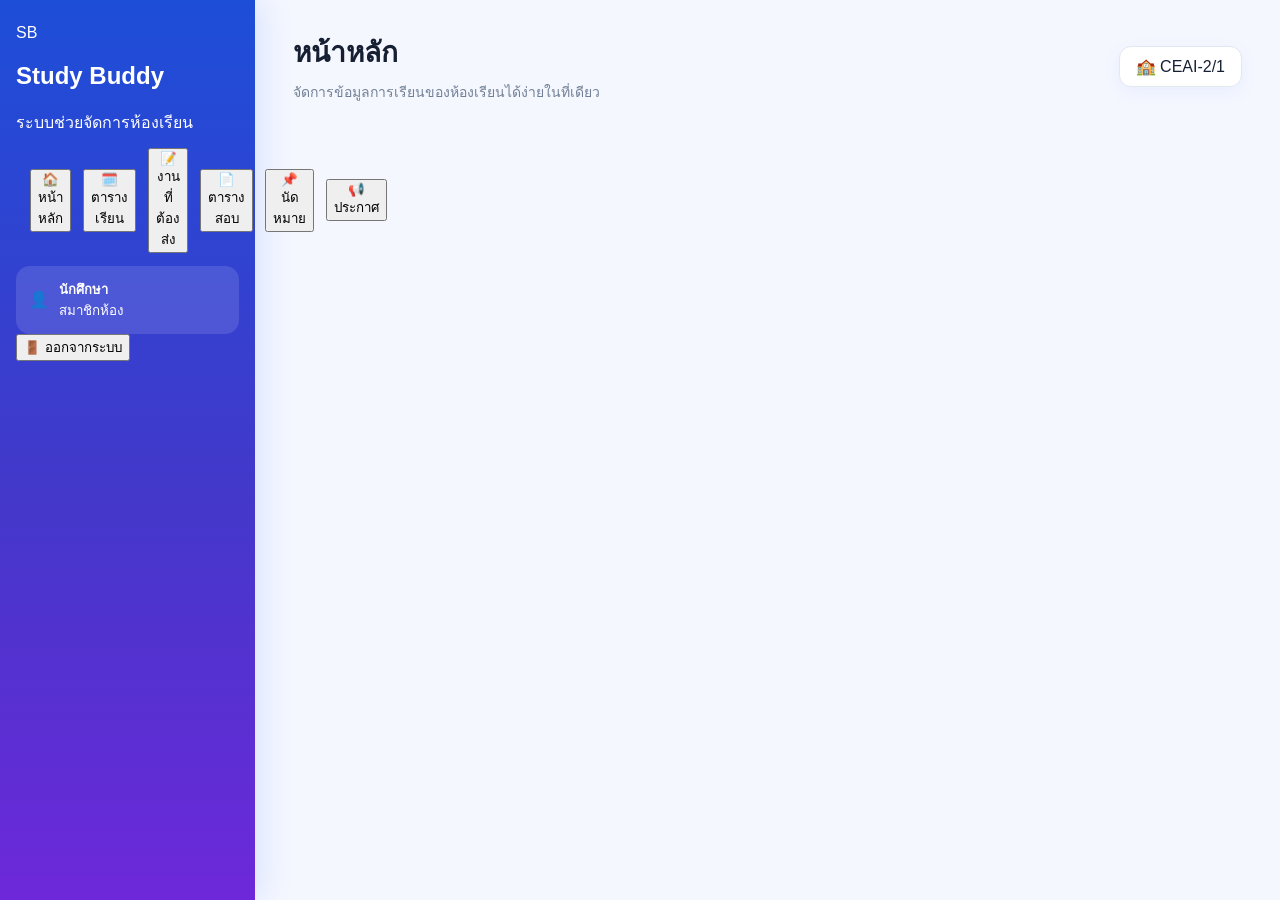
==== commit a9d89679: "Update index.html" ====
--- a/index.html
+++ b/index.html
@@ -3,7 +3,6 @@
 <head>
     <meta charset="UTF-8">
     <meta name="viewport" content="width=device-width, initial-scale=1.0">
-
     <title>Study Buddy</title>
 
     <link rel="stylesheet" href="style.css">
@@ -13,168 +12,100 @@
 
 <div class="app">
 
-    <!-- ================= SIDEBAR ================= -->
-
+    <!-- SIDEBAR -->
     <aside class="sidebar">
 
-        <div class="brand">
-
-            <div class="brand-logo">
-                SB
-            </div>
-
+        <div class="logo-area">
+            <div class="logo">SB</div>
             <div>
                 <h2>Study Buddy</h2>
                 <span>ระบบช่วยจัดการห้องเรียน</span>
             </div>
-
-        </div>
-
-
-        <nav class="menu-list">
-
-            <button
-                class="menu active"
-                onclick="showPage('dashboard', this)"
-            >
-                <span>🏠</span>
-                <span>หน้าหลัก</span>
-            </button>
-
-
-            <button
-                class="menu"
-                onclick="showPage('schedule', this)"
-            >
-                <span>🗓️</span>
-                <span>ตารางเรียน</span>
-            </button>
-
-
-            <button
-                class="menu"
-                onclick="showPage('assignment', this)"
-            >
-                <span>📝</span>
-                <span>งานที่ต้องส่ง</span>
-            </button>
-
-
-            <button
-                class="menu"
-                onclick="showPage('exam', this)"
-            >
-                <span>📄</span>
-                <span>ตารางสอบ</span>
-            </button>
-
-
-            <button
-                class="menu"
-                onclick="showPage('appointment', this)"
-            >
-                <span>📌</span>
-                <span>นัดหมาย</span>
-            </button>
-
-
-            <button
-                class="menu"
-                onclick="showPage('announcement', this)"
-            >
-                <span>📢</span>
-                <span>ประกาศ</span>
-            </button>
-
-        </nav>
-
-
-        <div class="user-card">
-
-            <div class="user-avatar">
-                👨🏻‍🎓
-            </div>
-
+        </div>
+
+        <div class="menu">
+
+            <button class="menu-btn active"
+                    onclick="showPage('dashboard', this)">
+                🏠 หน้าหลัก
+            </button>
+
+            <button class="menu-btn"
+                    onclick="showPage('schedule', this)">
+                🗓️ ตารางเรียน
+            </button>
+
+            <button class="menu-btn"
+                    onclick="showPage('assignment', this)">
+                📝 งานที่ต้องส่ง
+            </button>
+
+            <button class="menu-btn"
+                    onclick="showPage('exam', this)">
+                📄 ตารางสอบ
+            </button>
+
+            <button class="menu-btn"
+                    onclick="showPage('appointment', this)">
+                📌 นัดหมาย
+            </button>
+
+            <button class="menu-btn"
+                    onclick="showPage('announcement', this)">
+                📢 ประกาศ
+            </button>
+
+        </div>
+
+        <div class="sidebar-bottom">
+
+            <div class="user-card">
+                <div class="user-icon">👤</div>
+                <div>
+                    <strong>นักศึกษา</strong>
+                    <small>สมาชิกห้อง</small>
+                </div>
+            </div>
+
+            <button class="menu-btn logout-btn" onclick="logout()">
+                🚪 ออกจากระบบ
+            </button>
+
+        </div>
+
+    </aside>
+
+
+    <!-- MAIN -->
+    <main class="main">
+
+        <!-- HEADER -->
+        <div class="topbar">
             <div>
-
-                <strong>นักศึกษา</strong>
-
-                <span>
-                    สมาชิกห้อง
-                </span>
-
-            </div>
-
-        </div>
-
-    </aside>
-
-
-    <!-- ================= MAIN ================= -->
-
-    <main class="main">
-
-
-        <!-- TOP BAR -->
-
-        <header class="topbar">
-
-            <div>
-
-                <h1 id="pageTitle">
-                    หน้าหลัก
-                </h1>
-
-                <p>
-                    ยินดีต้อนรับเข้าสู่ Study Buddy 👋
-                </p>
-
-            </div>
-
+                <h1 id="pageTitle">หน้าหลัก</h1>
+                <p>จัดการข้อมูลการเรียนของห้องเรียนได้ง่ายในที่เดียว</p>
+            </div>
 
             <div class="room-badge">
-
-                <span>
-                    ห้องเรียน
-                </span>
-
-                <strong>
-                    CEAI-2/1
-                </strong>
-
-            </div>
-
-        </header>
-
-
-        <!-- ================================================= -->
-        <!-- DASHBOARD -->
-        <!-- ================================================= -->
-
-        <section
-            id="dashboard"
-            class="page active"
-        >
-
+                🏫 CEAI-2/1
+            </div>
+        </div>
+
+
+        <!-- ================= DASHBOARD ================= -->
+
+        <section id="dashboard" class="page">
 
             <div class="welcome-card">
 
                 <div>
-
-                    <span class="welcome-label">
-                        วันนี้
-                    </span>
-
-                    <h2 id="today">
-                        กำลังโหลด...
-                    </h2>
+                    <h2>ยินดีต้อนรับเข้าสู่ Study Buddy 👋</h2>
 
                     <p>
-                        ตรวจสอบตารางเรียน งาน และกิจกรรมของห้องได้ที่นี่
+                        ระบบช่วยจัดการข้อมูลการเรียน
+                        สำหรับนักศึกษาในห้องเรียน
                     </p>
-
-                </div>
-
+                </div>
 
                 <div class="welcome-icon">
                     📚
@@ -183,920 +114,480 @@
             </div>
 
 
-            <!-- STAT CARDS -->
-
             <div class="stats">
 
-
-                <div class="stat-card">
-
-                    <div class="stat-icon blue">
-                        🗓️
-                    </div>
-
+                <div class="stat-card blue">
+                    <div class="stat-icon">🗓️</div>
                     <div>
-
-                        <span>
-                            เรียนวันนี้
-                        </span>
-
-                        <strong>
-                            3
-                        </strong>
-
-                    </div>
-
-                </div>
-
-
-                <div class="stat-card">
-
-                    <div class="stat-icon orange">
-                        📝
-                    </div>
-
+                        <span>เรียนวันนี้</span>
+                        <strong id="today">0</strong>
+                    </div>
+                </div>
+
+                <div class="stat-card orange">
+                    <div class="stat-icon">📝</div>
                     <div>
-
-                        <span>
-                            งานที่ต้องส่ง
-                        </span>
-
-                        <strong id="assignmentCount">
-                            0
-                        </strong>
-
-                    </div>
-
-                </div>
-
-
-                <div class="stat-card">
-
-                    <div class="stat-icon red">
-                        📄
-                    </div>
-
+                        <span>งานที่ต้องส่ง</span>
+                        <strong id="assignmentCount">0</strong>
+                    </div>
+                </div>
+
+                <div class="stat-card purple">
+                    <div class="stat-icon">📄</div>
                     <div>
-
-                        <span>
-                            สอบใกล้ถึง
-                        </span>
-
-                        <strong id="examCount">
-                            0
-                        </strong>
-
-                    </div>
-
-                </div>
-
-
-                <div class="stat-card">
-
-                    <div class="stat-icon green">
-                        📢
-                    </div>
-
+                        <span>การสอบ</span>
+                        <strong id="examCount">0</strong>
+                    </div>
+                </div>
+
+                <div class="stat-card green">
+                    <div class="stat-icon">📢</div>
                     <div>
-
-                        <span>
-                            ประกาศ
-                        </span>
-
-                        <strong id="announcementCount">
-                            0
-                        </strong>
-
-                    </div>
-
-                </div>
-
-
-            </div>
-
-
-            <!-- DASHBOARD GRID -->
+                        <span>ประกาศ</span>
+                        <strong id="announcementCount">0</strong>
+                    </div>
+                </div>
+
+            </div>
+
 
             <div class="dashboard-grid">
 
-
-                <!-- งาน -->
-
-                <div class="card">
+                <div class="content-card">
 
                     <div class="card-header">
-
-                        <div>
-
-                            <h3>
-                                📝 งานใกล้ถึงกำหนด
-                            </h3>
-
-                            <p>
-                                รายการงานของห้อง
-                            </p>
-
-                        </div>
-
-
-                        <button
-                            class="text-button"
-                            onclick="showPage('assignment')"
-                        >
-                            ดูทั้งหมด →
+                        <h3>📝 งานที่ต้องส่ง</h3>
+
+                        <button onclick="showPage('assignment')">
+                            ดูทั้งหมด
                         </button>
-
-                    </div>
-
-
-                    <div
-                        id="dashboardAssignments"
-                        class="dashboard-list"
-                    >
-                    </div>
-
-                </div>
-
-
-                <!-- ประกาศ -->
-
-                <div class="card">
+                    </div>
+
+                    <div id="dashboardAssignments">
+                        <p class="empty">
+                            ยังไม่มีงานที่ต้องส่ง
+                        </p>
+                    </div>
+
+                </div>
+
+
+                <div class="content-card">
 
                     <div class="card-header">
-
-                        <div>
-
-                            <h3>
-                                📢 ประกาศล่าสุด
-                            </h3>
-
-                            <p>
-                                ข่าวสารจากห้องเรียน
-                            </p>
-
-                        </div>
-
-
-                        <button
-                            class="text-button"
-                            onclick="showPage('announcement')"
-                        >
-                            ดูทั้งหมด →
+                        <h3>📢 ประกาศล่าสุด</h3>
+
+                        <button onclick="showPage('announcement')">
+                            ดูทั้งหมด
                         </button>
-
-                    </div>
-
-
-                    <div
-                        id="dashboardAnnouncements"
-                        class="dashboard-list"
-                    >
-                    </div>
-
-                </div>
-
-
-            </div>
-
+                    </div>
+
+                    <div id="dashboardAnnouncements">
+                        <p class="empty">
+                            ยังไม่มีประกาศ
+                        </p>
+                    </div>
+
+                </div>
+
+            </div>
 
         </section>
 
 
-        <!-- ================================================= -->
-        <!-- SCHEDULE -->
-        <!-- ================================================= -->
-
-        <section
-            id="schedule"
-            class="page"
-        >
-
-
-            <div class="section-head">
-
-                <div>
-
-                    <h2>
-                        🗓️ ตารางเรียน
-                    </h2>
-
-                    <p>
-                        ตารางเรียนของห้อง CEAI-2/1
-                    </p>
-
-                </div>
-
-
-                <button
-                    class="primary-button"
-                    onclick="openModal('scheduleModal')"
-                >
+        <!-- ================= SCHEDULE ================= -->
+
+        <section id="schedule" class="page hidden">
+
+            <div class="section-header">
+
+                <div>
+                    <h2>🗓️ ตารางเรียน</h2>
+                    <p>จัดการตารางเรียนของห้อง</p>
+                </div>
+
+                <button class="primary-btn"
+                        onclick="openModal('scheduleModal')">
                     + เพิ่มตารางเรียน
                 </button>
 
             </div>
 
 
-            <div class="card table-card">
-
-                <div class="table-wrapper">
-
-                    <table>
-
-                        <thead>
-
-                            <tr>
-
-                                <th>
-                                    วัน
-                                </th>
-
-                                <th>
-                                    เวลา
-                                </th>
-
-                                <th>
-                                    วิชา
-                                </th>
-
-                                <th>
-                                    ห้อง
-                                </th>
-
-                                <th>
-                                    ผู้สอน
-                                </th>
-
-                                <th>
-                                    จัดการ
-                                </th>
-
-                            </tr>
-
-                        </thead>
-
-
-                        <tbody id="scheduleTable">
-                        </tbody>
-
-                    </table>
-
-                </div>
-
-            </div>
-
+            <div class="content-card">
+
+                <table>
+
+                    <thead>
+                        <tr>
+                            <th>วัน</th>
+                            <th>เวลา</th>
+                            <th>วิชา</th>
+                            <th>ห้อง</th>
+                            <th>อาจารย์</th>
+                            <th>จัดการ</th>
+                        </tr>
+                    </thead>
+
+                    <tbody id="scheduleTable">
+
+                    </tbody>
+
+                </table>
+
+            </div>
 
         </section>
 
 
-        <!-- ================================================= -->
-        <!-- ASSIGNMENT -->
-        <!-- ================================================= -->
-
-        <section
-            id="assignment"
-            class="page"
-        >
-
-
-            <div class="section-head">
-
-                <div>
-
-                    <h2>
-                        📝 งานที่ต้องส่ง
-                    </h2>
-
-                    <p>
-                        ติดตามงานและกำหนดส่งของห้องเรียน
-                    </p>
-
-                </div>
-
-
-                <button
-                    class="primary-button"
-                    onclick="openModal('assignmentModal')"
-                >
+        <!-- ================= ASSIGNMENT ================= -->
+
+        <section id="assignment" class="page hidden">
+
+            <div class="section-header">
+
+                <div>
+                    <h2>📝 งานที่ต้องส่ง</h2>
+                    <p>รายการงานและกำหนดส่ง</p>
+                </div>
+
+                <button class="primary-btn"
+                        onclick="openModal('assignmentModal')">
                     + เพิ่มงาน
                 </button>
 
             </div>
 
 
-            <div
-                id="assignmentList"
-                class="content-list"
-            >
-            </div>
-
+            <div id="assignmentList">
+
+            </div>
 
         </section>
 
 
-        <!-- ================================================= -->
-        <!-- EXAM -->
-        <!-- ================================================= -->
-
-        <section
-            id="exam"
-            class="page"
-        >
-
-
-            <div class="section-head">
-
-                <div>
-
-                    <h2>
-                        📄 ตารางสอบ
-                    </h2>
-
-                    <p>
-                        กำหนดการสอบของห้องเรียน
-                    </p>
-
-                </div>
-
-
-                <button
-                    class="primary-button"
-                    onclick="openModal('examModal')"
-                >
+        <!-- ================= EXAM ================= -->
+
+        <section id="exam" class="page hidden">
+
+            <div class="section-header">
+
+                <div>
+                    <h2>📄 ตารางสอบ</h2>
+                    <p>ตรวจสอบกำหนดการสอบ</p>
+                </div>
+
+                <button class="primary-btn"
+                        onclick="openModal('examModal')">
                     + เพิ่มตารางสอบ
                 </button>
 
             </div>
 
 
-            <div class="card table-card">
-
-                <div class="table-wrapper">
-
-                    <table>
-
-                        <thead>
-
-                            <tr>
-
-                                <th>
-                                    วิชา
-                                </th>
-
-                                <th>
-                                    วันที่
-                                </th>
-
-                                <th>
-                                    เวลา
-                                </th>
-
-                                <th>
-                                    ห้องสอบ
-                                </th>
-
-                                <th>
-                                    จัดการ
-                                </th>
-
-                            </tr>
-
-                        </thead>
-
-
-                        <tbody id="examTable">
-                        </tbody>
-
-                    </table>
-
-                </div>
-
-            </div>
-
+            <div class="content-card">
+
+                <table>
+
+                    <thead>
+                        <tr>
+                            <th>วิชา</th>
+                            <th>วันที่</th>
+                            <th>เวลา</th>
+                            <th>ห้องสอบ</th>
+                            <th>จัดการ</th>
+                        </tr>
+                    </thead>
+
+                    <tbody id="examTable">
+
+                    </tbody>
+
+                </table>
+
+            </div>
 
         </section>
 
 
-        <!-- ================================================= -->
-        <!-- APPOINTMENT -->
-        <!-- ================================================= -->
-
-        <section
-            id="appointment"
-            class="page"
-        >
-
-
-            <div class="section-head">
-
-                <div>
-
-                    <h2>
-                        📌 นัดหมาย
-                    </h2>
-
-                    <p>
-                        นัดหมายสำคัญของห้องเรียน
-                    </p>
-
-                </div>
-
-
-                <button
-                    class="primary-button"
-                    onclick="openModal('appointmentModal')"
-                >
+        <!-- ================= APPOINTMENT ================= -->
+
+        <section id="appointment" class="page hidden">
+
+            <div class="section-header">
+
+                <div>
+                    <h2>📌 นัดหมาย</h2>
+                    <p>กำหนดการนัดหมายของห้อง</p>
+                </div>
+
+                <button class="primary-btn"
+                        onclick="openModal('appointmentModal')">
                     + เพิ่มนัดหมาย
                 </button>
 
             </div>
 
 
-            <div
-                id="appointmentList"
-                class="appointment-list"
-            >
-            </div>
-
+            <div id="appointmentList">
+
+            </div>
 
         </section>
 
 
-        <!-- ================================================= -->
-        <!-- ANNOUNCEMENT -->
-        <!-- ================================================= -->
-
-        <section
-            id="announcement"
-            class="page"
-        >
-
-
-            <div class="section-head">
-
-                <div>
-
-                    <h2>
-                        📢 ประกาศ
-                    </h2>
-
-                    <p>
-                        ประกาศและข่าวสารของห้องเรียน
-                    </p>
-
-                </div>
-
-
-                <button
-                    class="primary-button"
-                    onclick="openModal('announcementModal')"
-                >
+        <!-- ================= ANNOUNCEMENT ================= -->
+
+        <section id="announcement" class="page hidden">
+
+            <div class="section-header">
+
+                <div>
+                    <h2>📢 ประกาศ</h2>
+                    <p>ข่าวสารและประกาศสำหรับสมาชิกห้อง</p>
+                </div>
+
+                <button class="primary-btn"
+                        onclick="openModal('announcementModal')">
                     + เพิ่มประกาศ
                 </button>
 
             </div>
 
 
-            <div
-                id="announcementList"
-                class="content-list"
-            >
-            </div>
-
+            <div id="announcementList">
+
+            </div>
 
         </section>
 
-
     </main>
 
 </div>
 
 
-<!-- ========================================================= -->
+<!-- ================================================= -->
 <!-- SCHEDULE MODAL -->
-<!-- ========================================================= -->
-
-<div
-    id="scheduleModal"
-    class="modal"
-
+<!-- ================================================= -->
+
+<div id="scheduleModal" class="modal">
 
     <div class="modal-box">
 
-
-        <div class="modal-title">
-
-            <h2>
-                เพิ่มตารางเรียน
-            </h2>
-
-            <button
-                onclick="closeModal('scheduleModal')"
-            >
-                ×
-            </button>
-
-        </div>
-
-
-        <label>
-            วัน
-        </label>
-
+        <div class="modal-header">
+            <h2>เพิ่มตารางเรียน</h2>
+            <button onclick="closeModal('scheduleModal')">×</button>
+        </div>
+
+        <label>วัน</label>
         <select id="scheduleDay">
-
-            <option value="จันทร์">
-                จันทร์
-            </option>
-
-            <option value="อังคาร">
-                อังคาร
-            </option>
-
-            <option value="พุธ">
-                พุธ
-            </option>
-
-            <option value="พฤหัสบดี">
-                พฤหัสบดี
-            </option>
-
-            <option value="ศุกร์">
-                ศุกร์
-            </option>
-
-            <option value="เสาร์">
-                เสาร์
-            </option>
-
-            <option value="อาทิตย์">
-                อาทิตย์
-            </option>
-
+            <option value="">เลือกวัน</option>
+            <option>จันทร์</option>
+            <option>อังคาร</option>
+            <option>พุธ</option>
+            <option>พฤหัสบดี</option>
+            <option>ศุกร์</option>
         </select>
 
-
-        <label>
-            เวลา
-        </label>
-
-        <input
-            id="scheduleTime"
-            type="text"
-            placeholder="09:00 - 12:00"
-        >
-
-
-        <label>
-            วิชา
-        </label>
-
-        <input
-            id="scheduleSubject"
-            type="text"
-            placeholder="ชื่อวิชา"
-        >
-
-
-        <label>
-            ห้อง
-        </label>
-
-        <input
-            id="scheduleRoom"
-            type="text"
-            placeholder="เช่น CE-301"
-        >
-
-
-        <label>
-            ผู้สอน
-        </label>
-
-        <input
-            id="scheduleTeacher"
-            type="text"
-            placeholder="ชื่อผู้สอน"
-        >
-
-
-        <button
-            class="primary-button full"
-            onclick="addSchedule()"
-        >
-            เพิ่มตารางเรียน
+        <label>เวลา</label>
+        <input type="text"
+               id="scheduleTime"
+               placeholder="เช่น 09:00 - 12:00">
+
+        <label>วิชา</label>
+        <input type="text"
+               id="scheduleSubject"
+               placeholder="ชื่อวิชา">
+
+        <label>ห้อง</label>
+        <input type="text"
+               id="scheduleRoom"
+               placeholder="เช่น EN301">
+
+        <label>อาจารย์</label>
+        <input type="text"
+               id="scheduleTeacher"
+               placeholder="ชื่ออาจารย์">
+
+        <button class="primary-btn"
+                onclick="addSchedule()">
+            บันทึก
         </button>
 
-
     </div>
 
 </div>
 
 
-<!-- ========================================================= -->
+<!-- ================================================= -->
 <!-- ASSIGNMENT MODAL -->
-<!-- ========================================================= -->
-
-<div
-    id="assignmentModal"
-    class="modal"
-
+<!-- ================================================= -->
+
+<div id="assignmentModal" class="modal">
 
     <div class="modal-box">
 
-
-        <div class="modal-title">
-
-            <h2>
-                เพิ่มงาน
-            </h2>
-
-            <button
-                onclick="closeModal('assignmentModal')"
-            >
-                ×
-            </button>
-
-        </div>
-
-
-        <label>
-            ชื่องาน
-        </label>
-
-        <input
-            id="assignmentName"
-            type="text"
-            placeholder="เช่น แบบฝึกหัดวิศวกรรมซอฟต์แวร์"
-        >
-
-
-        <label>
-            รายละเอียด
-        </label>
-
-        <textarea
-            id="assignmentDetail"
-            placeholder="รายละเอียดงาน"
-        ></textarea>
-
-
-        <label>
-            กำหนดส่ง
-        </label>
-
-        <input
-            id="assignmentDate"
-            type="datetime-local"
-        >
-
-
-        <button
-            class="primary-button full"
-            onclick="addAssignment()"
-        >
-            เพิ่มงาน
+        <div class="modal-header">
+            <h2>เพิ่มงาน</h2>
+            <button onclick="closeModal('assignmentModal')">×</button>
+        </div>
+
+        <label>ชื่องาน</label>
+        <input type="text"
+               id="assignmentName"
+               placeholder="ชื่องาน">
+
+        <label>รายละเอียด</label>
+        <textarea id="assignmentDetail"
+                  placeholder="รายละเอียดงาน"></textarea>
+
+        <label>กำหนดส่ง</label>
+        <input type="date"
+               id="assignmentDate">
+
+        <button class="primary-btn"
+                onclick="addAssignment()">
+            บันทึก
         </button>
 
-
     </div>
 
 </div>
 
 
-<!-- ========================================================= -->
+<!-- ================================================= -->
 <!-- EXAM MODAL -->
-<!-- ========================================================= -->
-
-<div
-    id="examModal"
-    class="modal"
-
+<!-- ================================================= -->
+
+<div id="examModal" class="modal">
 
     <div class="modal-box">
 
-
-        <div class="modal-title">
-
-            <h2>
-                เพิ่มตารางสอบ
-            </h2>
-
-            <button
-                onclick="closeModal('examModal')"
-            >
-                ×
-            </button>
-
-        </div>
-
-
-        <label>
-            วิชา
-        </label>
-
-        <input
-            id="examSubject"
-            type="text"
-            placeholder="ชื่อวิชา"
-        >
-
-
-        <label>
-            วันที่สอบ
-        </label>
-
-        <input
-            id="examDate"
-            type="date"
-        >
-
-
-        <label>
-            เวลา
-        </label>
-
-        <input
-            id="examTime"
-            type="text"
-            placeholder="09:00 - 12:00"
-        >
-
-
-        <label>
-            ห้องสอบ
-        </label>
-
-        <input
-            id="examRoom"
-            type="text"
-            placeholder="เช่น CE-301"
-        >
-
-
-        <button
-            class="primary-button full"
-            onclick="addExam()"
-        >
-            เพิ่มตารางสอบ
+        <div class="modal-header">
+            <h2>เพิ่มตารางสอบ</h2>
+            <button onclick="closeModal('examModal')">×</button>
+        </div>
+
+        <label>วิชา</label>
+        <input type="text"
+               id="examSubject"
+               placeholder="ชื่อวิชา">
+
+        <label>วันที่</label>
+        <input type="date"
+               id="examDate">
+
+        <label>เวลา</label>
+        <input type="text"
+               id="examTime"
+               placeholder="เช่น 09:00 - 12:00">
+
+        <label>ห้องสอบ</label>
+        <input type="text"
+               id="examRoom"
+               placeholder="เช่น EN301">
+
+        <button class="primary-btn"
+                onclick="addExam()">
+            บันทึก
         </button>
 
-
     </div>
 
 </div>
 
 
-<!-- ========================================================= -->
+<!-- ================================================= -->
 <!-- APPOINTMENT MODAL -->
-<!-- ========================================================= -->
-
-<div
-    id="appointmentModal"
-    class="modal"
-
+<!-- ================================================= -->
+
+<div id="appointmentModal" class="modal">
 
     <div class="modal-box">
 
-
-        <div class="modal-title">
-
-            <h2>
-                เพิ่มนัดหมาย
-            </h2>
-
-            <button
-                onclick="closeModal('appointmentModal')"
-            >
-                ×
-            </button>
-
-        </div>
-
-
-        <label>
-            ชื่อนัดหมาย
-        </label>
-
-        <input
-            id="appointmentName"
-            type="text"
-            placeholder="เช่น ประชุมงานกลุ่ม"
-        >
-
-
-        <label>
-            วันที่
-        </label>
-
-        <input
-            id="appointmentDate"
-            type="date"
-        >
-
-
-        <label>
-            เวลา
-        </label>
-
-        <input
-            id="appointmentTime"
-            type="text"
-            placeholder="13:00"
-        >
-
-
-        <label>
-            สถานที่
-        </label>
-
-        <input
-            id="appointmentRoom"
-            type="text"
-            placeholder="เช่น CE-301"
-        >
-
-
-        <button
-            class="primary-button full"
-            onclick="addAppointment()"
-        >
-            เพิ่มนัดหมาย
+        <div class="modal-header">
+            <h2>เพิ่มนัดหมาย</h2>
+            <button onclick="closeModal('appointmentModal')">×</button>
+        </div>
+
+        <label>หัวข้อนัดหมาย</label>
+        <input type="text"
+               id="appointmentName"
+               placeholder="เช่น ประชุมกลุ่ม">
+
+        <label>วันที่</label>
+        <input type="date"
+               id="appointmentDate">
+
+        <label>เวลา</label>
+        <input type="text"
+               id="appointmentTime"
+               placeholder="เช่น 13:00">
+
+        <label>สถานที่</label>
+        <input type="text"
+               id="appointmentRoom"
+               placeholder="สถานที่">
+
+        <button class="primary-btn"
+                onclick="addAppointment()">
+            บันทึก
         </button>
 
-
     </div>
 
 </div>
 
 
-<!-- ========================================================= -->
+<!-- ================================================= -->
 <!-- ANNOUNCEMENT MODAL -->
-<!-- ========================================================= -->
-
-<div
-    id="announcementModal"
-    class="modal"
-
+<!-- ================================================= -->
+
+<div id="announcementModal" class="modal">
 
     <div class="modal-box">
 
-
-        <div class="modal-title">
-
-            <h2>
-                เพิ่มประกาศ
-            </h2>
-
-            <button
-                onclick="closeModal('announcementModal')"
-            >
-                ×
-            </button>
-
-        </div>
-
-
-        <label>
-            หัวข้อประกาศ
-        </label>
-
-        <input
-            id="announcementTitle"
-            type="text"
-            placeholder="หัวข้อประกาศ"
-        >
-
-
-        <label>
-            รายละเอียด
-        </label>
-
-        <textarea
-            id="announcementDetailInput"
-            placeholder="รายละเอียดประกาศ"
-        ></textarea>
-
-
-        <button
-            class="primary-button full"
-            onclick="addAnnouncement()"
-        >
-            เพิ่มประกาศ
+        <div class="modal-header">
+            <h2>เพิ่มประกาศ</h2>
+            <button onclick="closeModal('announcementModal')">×</button>
+        </div>
+
+        <label>หัวข้อประกาศ</label>
+        <input type="text"
+               id="announcementTitle"
+               placeholder="หัวข้อประกาศ">
+
+        <label>รายละเอียด</label>
+        <textarea id="announcementDetailInput"
+                  placeholder="รายละเอียดประกาศ"></textarea>
+
+        <button class="primary-btn"
+                onclick="addAnnouncement()">
+            ประกาศ
         </button>
 
-
     </div>
 
 </div>
 
 
-<!-- ========================================================= -->
-<!-- JAVASCRIPT -->
-<!-- ========================================================= -->
+<!-- ================================================= -->
+<!-- LOGOUT -->
+<!-- ================================================= -->
+
+<script>
+
+function logout() {
+
+    sessionStorage.removeItem("studyBuddyLogin");
+
+    window.location.href = "login.html";
+}
+
+</script>
+
 
 <script src="script.js"></script>
-
 
 </body>
 </html>
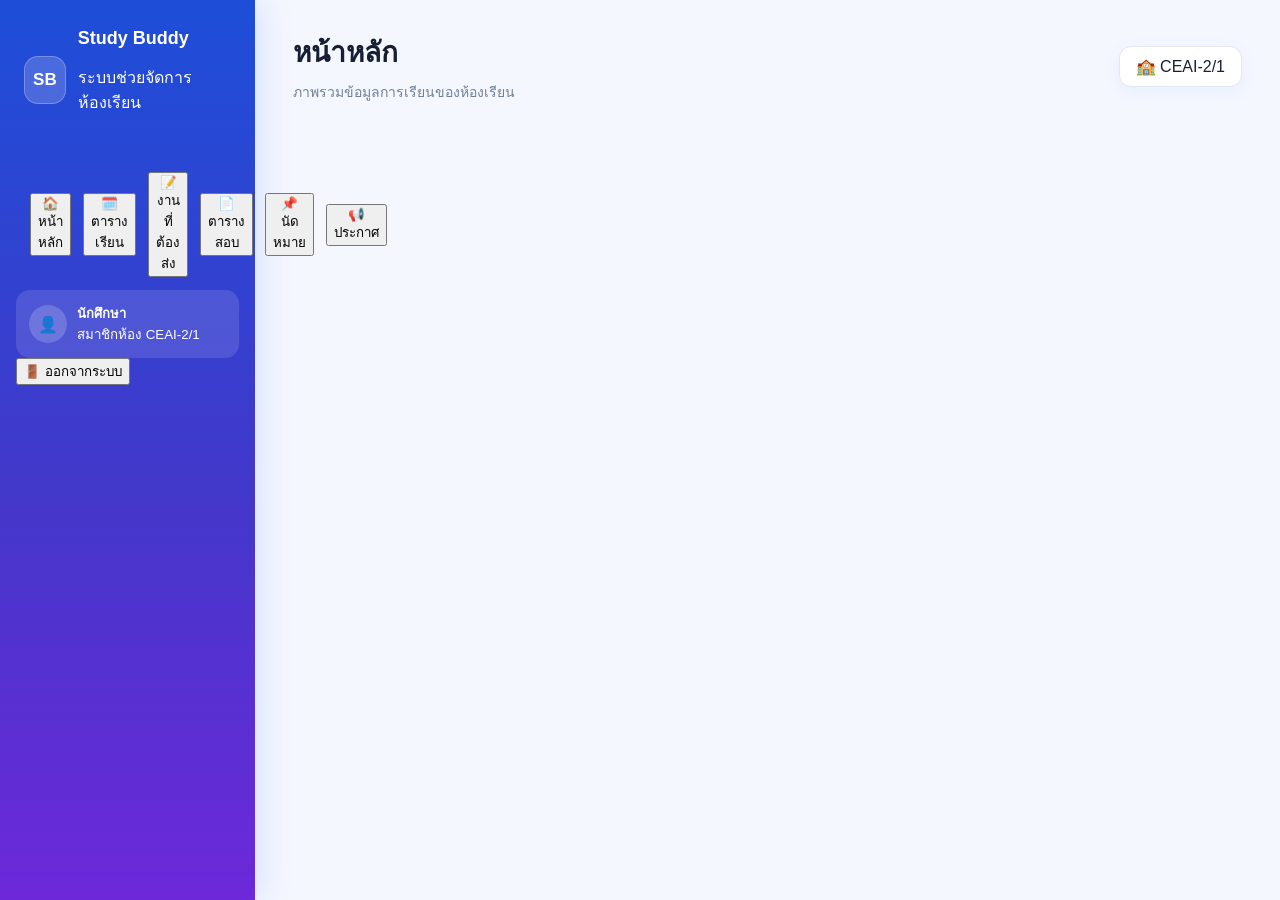
==== commit cc303be2: "Update index.html" ====
--- a/index.html
+++ b/index.html
@@ -3,6 +3,7 @@
 <head>
     <meta charset="UTF-8">
     <meta name="viewport" content="width=device-width, initial-scale=1.0">
+
     <title>Study Buddy</title>
 
     <link rel="stylesheet" href="style.css">
@@ -15,59 +16,67 @@
     <!-- SIDEBAR -->
     <aside class="sidebar">
 
-        <div class="logo-area">
-            <div class="logo">SB</div>
+        <div class="brand">
+            <div class="brand-logo">SB</div>
+
             <div>
                 <h2>Study Buddy</h2>
-                <span>ระบบช่วยจัดการห้องเรียน</span>
+                <p>ระบบช่วยจัดการห้องเรียน</p>
             </div>
         </div>
 
-        <div class="menu">
+        <nav class="menu">
 
             <button class="menu-btn active"
                     onclick="showPage('dashboard', this)">
-                🏠 หน้าหลัก
+                <span>🏠</span>
+                หน้าหลัก
             </button>
 
             <button class="menu-btn"
                     onclick="showPage('schedule', this)">
-                🗓️ ตารางเรียน
+                <span>🗓️</span>
+                ตารางเรียน
             </button>
 
             <button class="menu-btn"
                     onclick="showPage('assignment', this)">
-                📝 งานที่ต้องส่ง
+                <span>📝</span>
+                งานที่ต้องส่ง
             </button>
 
             <button class="menu-btn"
                     onclick="showPage('exam', this)">
-                📄 ตารางสอบ
+                <span>📄</span>
+                ตารางสอบ
             </button>
 
             <button class="menu-btn"
                     onclick="showPage('appointment', this)">
-                📌 นัดหมาย
+                <span>📌</span>
+                นัดหมาย
             </button>
 
             <button class="menu-btn"
                     onclick="showPage('announcement', this)">
-                📢 ประกาศ
-            </button>
-
-        </div>
+                <span>📢</span>
+                ประกาศ
+            </button>
+
+        </nav>
 
         <div class="sidebar-bottom">
 
             <div class="user-card">
-                <div class="user-icon">👤</div>
+                <div class="user-avatar">👤</div>
+
                 <div>
                     <strong>นักศึกษา</strong>
-                    <small>สมาชิกห้อง</small>
-                </div>
-            </div>
-
-            <button class="menu-btn logout-btn" onclick="logout()">
+                    <small>สมาชิกห้อง CEAI-2/1</small>
+                </div>
+            </div>
+
+            <button class="logout-btn" onclick="logout()">
                 🚪 ออกจากระบบ
             </button>
 
@@ -79,31 +88,39 @@
     <!-- MAIN -->
     <main class="main">
 
-        <!-- HEADER -->
-        <div class="topbar">
+        <!-- TOPBAR -->
+        <header class="topbar">
+
             <div>
                 <h1 id="pageTitle">หน้าหลัก</h1>
-                <p>จัดการข้อมูลการเรียนของห้องเรียนได้ง่ายในที่เดียว</p>
+                <p id="pageSubtitle">
+                    ภาพรวมข้อมูลการเรียนของห้องเรียน
+                </p>
             </div>
 
             <div class="room-badge">
                 🏫 CEAI-2/1
             </div>
-        </div>
+
+        </header>
 
 
         <!-- ================= DASHBOARD ================= -->
 
         <section id="dashboard" class="page">
 
-            <div class="welcome-card">
-
-                <div>
-                    <h2>ยินดีต้อนรับเข้าสู่ Study Buddy 👋</h2>
+            <div class="welcome">
+
+                <div>
+                    <span class="welcome-tag">STUDY BUDDY</span>
+
+                    <h2>
+                        ยินดีต้อนรับเข้าสู่ Study Buddy 👋
+                    </h2>
 
                     <p>
-                        ระบบช่วยจัดการข้อมูลการเรียน
-                        สำหรับนักศึกษาในห้องเรียน
+                        ระบบช่วยจัดการตารางเรียน งานสอบ นัดหมาย
+                        และประกาศของห้องเรียน
                     </p>
                 </div>
 
@@ -118,33 +135,44 @@
 
                 <div class="stat-card blue">
                     <div class="stat-icon">🗓️</div>
+
                     <div>
                         <span>เรียนวันนี้</span>
                         <strong id="today">0</strong>
-                    </div>
-                </div>
+                        <small>รายการ</small>
+                    </div>
+                </div>
+
 
                 <div class="stat-card orange">
                     <div class="stat-icon">📝</div>
+
                     <div>
                         <span>งานที่ต้องส่ง</span>
                         <strong id="assignmentCount">0</strong>
-                    </div>
-                </div>
+                        <small>รายการ</small>
+                    </div>
+                </div>
+
 
                 <div class="stat-card purple">
                     <div class="stat-icon">📄</div>
+
                     <div>
                         <span>การสอบ</span>
                         <strong id="examCount">0</strong>
-                    </div>
-                </div>
+                        <small>รายการ</small>
+                    </div>
+                </div>
+
 
                 <div class="stat-card green">
                     <div class="stat-icon">📢</div>
+
                     <div>
                         <span>ประกาศ</span>
                         <strong id="announcementCount">0</strong>
+                        <small>รายการ</small>
                     </div>
                 </div>
 
@@ -153,39 +181,53 @@
 
             <div class="dashboard-grid">
 
-                <div class="content-card">
-
-                    <div class="card-header">
-                        <h3>📝 งานที่ต้องส่ง</h3>
-
-                        <button onclick="showPage('assignment')">
-                            ดูทั้งหมด
+                <div class="card">
+
+                    <div class="card-title">
+                        <div>
+                            <h3>📝 งานที่ต้องส่ง</h3>
+                            <p>รายการงานล่าสุด</p>
+                        </div>
+
+                        <button class="text-btn"
+                                onclick="showPage('assignment')">
+                            ดูทั้งหมด →
                         </button>
                     </div>
 
-                    <div id="dashboardAssignments">
-                        <p class="empty">
+                    <div id="dashboardAssignments"
+                         class="dashboard-list">
+
+                        <div class="empty">
                             ยังไม่มีงานที่ต้องส่ง
-                        </p>
-                    </div>
-
-                </div>
-
-
-                <div class="content-card">
-
-                    <div class="card-header">
-                        <h3>📢 ประกาศล่าสุด</h3>
-
-                        <button onclick="showPage('announcement')">
-                            ดูทั้งหมด
+                        </div>
+
+                    </div>
+
+                </div>
+
+
+                <div class="card">
+
+                    <div class="card-title">
+                        <div>
+                            <h3>📢 ประกาศล่าสุด</h3>
+                            <p>ข่าวสารจากห้องเรียน</p>
+                        </div>
+
+                        <button class="text-btn"
+                                onclick="showPage('announcement')">
+                            ดูทั้งหมด →
                         </button>
                     </div>
 
-                    <div id="dashboardAnnouncements">
-                        <p class="empty">
+                    <div id="dashboardAnnouncements"
+                         class="dashboard-list">
+
+                        <div class="empty">
                             ยังไม่มีประกาศ
-                        </p>
+                        </div>
+
                     </div>
 
                 </div>
@@ -199,41 +241,43 @@
 
         <section id="schedule" class="page hidden">
 
-            <div class="section-header">
+            <div class="section-head">
 
                 <div>
                     <h2>🗓️ ตารางเรียน</h2>
-                    <p>จัดการตารางเรียนของห้อง</p>
+                    <p>ตารางเรียนประจำห้อง CEAI-2/1</p>
                 </div>
 
                 <button class="primary-btn"
                         onclick="openModal('scheduleModal')">
-                    + เพิ่มตารางเรียน
+                    ＋ เพิ่มตารางเรียน
                 </button>
 
             </div>
 
 
-            <div class="content-card">
-
-                <table>
-
-                    <thead>
-                        <tr>
-                            <th>วัน</th>
-                            <th>เวลา</th>
-                            <th>วิชา</th>
-                            <th>ห้อง</th>
-                            <th>อาจารย์</th>
-                            <th>จัดการ</th>
-                        </tr>
-                    </thead>
-
-                    <tbody id="scheduleTable">
-
-                    </tbody>
-
-                </table>
+            <div class="card table-card">
+
+                <div class="table-wrapper">
+
+                    <table>
+
+                        <thead>
+                            <tr>
+                                <th>วัน</th>
+                                <th>เวลา</th>
+                                <th>วิชา</th>
+                                <th>ห้อง</th>
+                                <th>อาจารย์</th>
+                                <th>จัดการ</th>
+                            </tr>
+                        </thead>
+
+                        <tbody id="scheduleTable"></tbody>
+
+                    </table>
+
+                </div>
 
             </div>
 
@@ -244,350 +288,9 @@
 
         <section id="assignment" class="page hidden">
 
-            <div class="section-header">
+            <div class="section-head">
 
                 <div>
                     <h2>📝 งานที่ต้องส่ง</h2>
-                    <p>รายการงานและกำหนดส่ง</p>
-                </div>
-
-                <button class="primary-btn"
-                        onclick="openModal('assignmentModal')">
-                    + เพิ่มงาน
-                </button>
-
-            </div>
-
-
-            <div id="assignmentList">
-
-            </div>
-
-        </section>
-
-
-        <!-- ================= EXAM ================= -->
-
-        <section id="exam" class="page hidden">
-
-            <div class="section-header">
-
-                <div>
-                    <h2>📄 ตารางสอบ</h2>
-                    <p>ตรวจสอบกำหนดการสอบ</p>
-                </div>
-
-                <button class="primary-btn"
-                        onclick="openModal('examModal')">
-                    + เพิ่มตารางสอบ
-                </button>
-
-            </div>
-
-
-            <div class="content-card">
-
-                <table>
-
-                    <thead>
-                        <tr>
-                            <th>วิชา</th>
-                            <th>วันที่</th>
-                            <th>เวลา</th>
-                            <th>ห้องสอบ</th>
-                            <th>จัดการ</th>
-                        </tr>
-                    </thead>
-
-                    <tbody id="examTable">
-
-                    </tbody>
-
-                </table>
-
-            </div>
-
-        </section>
-
-
-        <!-- ================= APPOINTMENT ================= -->
-
-        <section id="appointment" class="page hidden">
-
-            <div class="section-header">
-
-                <div>
-                    <h2>📌 นัดหมาย</h2>
-                    <p>กำหนดการนัดหมายของห้อง</p>
-                </div>
-
-                <button class="primary-btn"
-                        onclick="openModal('appointmentModal')">
-                    + เพิ่มนัดหมาย
-                </button>
-
-            </div>
-
-
-            <div id="appointmentList">
-
-            </div>
-
-        </section>
-
-
-        <!-- ================= ANNOUNCEMENT ================= -->
-
-        <section id="announcement" class="page hidden">
-
-            <div class="section-header">
-
-                <div>
-                    <h2>📢 ประกาศ</h2>
-                    <p>ข่าวสารและประกาศสำหรับสมาชิกห้อง</p>
-                </div>
-
-                <button class="primary-btn"
-                        onclick="openModal('announcementModal')">
-                    + เพิ่มประกาศ
-                </button>
-
-            </div>
-
-
-            <div id="announcementList">
-
-            </div>
-
-        </section>
-
-    </main>
-
-</div>
-
-
-<!-- ================================================= -->
-<!-- SCHEDULE MODAL -->
-<!-- ================================================= -->
-
-<div id="scheduleModal" class="modal">
-
-    <div class="modal-box">
-
-        <div class="modal-header">
-            <h2>เพิ่มตารางเรียน</h2>
-            <button onclick="closeModal('scheduleModal')">×</button>
-        </div>
-
-        <label>วัน</label>
-        <select id="scheduleDay">
-            <option value="">เลือกวัน</option>
-            <option>จันทร์</option>
-            <option>อังคาร</option>
-            <option>พุธ</option>
-            <option>พฤหัสบดี</option>
-            <option>ศุกร์</option>
-        </select>
-
-        <label>เวลา</label>
-        <input type="text"
-               id="scheduleTime"
-               placeholder="เช่น 09:00 - 12:00">
-
-        <label>วิชา</label>
-        <input type="text"
-               id="scheduleSubject"
-               placeholder="ชื่อวิชา">
-
-        <label>ห้อง</label>
-        <input type="text"
-               id="scheduleRoom"
-               placeholder="เช่น EN301">
-
-        <label>อาจารย์</label>
-        <input type="text"
-               id="scheduleTeacher"
-               placeholder="ชื่ออาจารย์">
-
-        <button class="primary-btn"
-                onclick="addSchedule()">
-            บันทึก
-        </button>
-
-    </div>
-
-</div>
-
-
-<!-- ================================================= -->
-<!-- ASSIGNMENT MODAL -->
-<!-- ================================================= -->
-
-<div id="assignmentModal" class="modal">
-
-    <div class="modal-box">
-
-        <div class="modal-header">
-            <h2>เพิ่มงาน</h2>
-            <button onclick="closeModal('assignmentModal')">×</button>
-        </div>
-
-        <label>ชื่องาน</label>
-        <input type="text"
-               id="assignmentName"
-               placeholder="ชื่องาน">
-
-        <label>รายละเอียด</label>
-        <textarea id="assignmentDetail"
-                  placeholder="รายละเอียดงาน"></textarea>
-
-        <label>กำหนดส่ง</label>
-        <input type="date"
-               id="assignmentDate">
-
-        <button class="primary-btn"
-                onclick="addAssignment()">
-            บันทึก
-        </button>
-
-    </div>
-
-</div>
-
-
-<!-- ================================================= -->
-<!-- EXAM MODAL -->
-<!-- ================================================= -->
-
-<div id="examModal" class="modal">
-
-    <div class="modal-box">
-
-        <div class="modal-header">
-            <h2>เพิ่มตารางสอบ</h2>
-            <button onclick="closeModal('examModal')">×</button>
-        </div>
-
-        <label>วิชา</label>
-        <input type="text"
-               id="examSubject"
-               placeholder="ชื่อวิชา">
-
-        <label>วันที่</label>
-        <input type="date"
-               id="examDate">
-
-        <label>เวลา</label>
-        <input type="text"
-               id="examTime"
-               placeholder="เช่น 09:00 - 12:00">
-
-        <label>ห้องสอบ</label>
-        <input type="text"
-               id="examRoom"
-               placeholder="เช่น EN301">
-
-        <button class="primary-btn"
-                onclick="addExam()">
-            บันทึก
-        </button>
-
-    </div>
-
-</div>
-
-
-<!-- ================================================= -->
-<!-- APPOINTMENT MODAL -->
-<!-- ================================================= -->
-
-<div id="appointmentModal" class="modal">
-
-    <div class="modal-box">
-
-        <div class="modal-header">
-            <h2>เพิ่มนัดหมาย</h2>
-            <button onclick="closeModal('appointmentModal')">×</button>
-        </div>
-
-        <label>หัวข้อนัดหมาย</label>
-        <input type="text"
-               id="appointmentName"
-               placeholder="เช่น ประชุมกลุ่ม">
-
-        <label>วันที่</label>
-        <input type="date"
-               id="appointmentDate">
-
-        <label>เวลา</label>
-        <input type="text"
-               id="appointmentTime"
-               placeholder="เช่น 13:00">
-
-        <label>สถานที่</label>
-        <input type="text"
-               id="appointmentRoom"
-               placeholder="สถานที่">
-
-        <button class="primary-btn"
-                onclick="addAppointment()">
-            บันทึก
-        </button>
-
-    </div>
-
-</div>
-
-
-<!-- ================================================= -->
-<!-- ANNOUNCEMENT MODAL -->
-<!-- ================================================= -->
-
-<div id="announcementModal" class="modal">
-
-    <div class="modal-box">
-
-        <div class="modal-header">
-            <h2>เพิ่มประกาศ</h2>
-            <button onclick="closeModal('announcementModal')">×</button>
-        </div>
-
-        <label>หัวข้อประกาศ</label>
-        <input type="text"
-               id="announcementTitle"
-               placeholder="หัวข้อประกาศ">
-
-        <label>รายละเอียด</label>
-        <textarea id="announcementDetailInput"
-                  placeholder="รายละเอียดประกาศ"></textarea>
-
-        <button class="primary-btn"
-                onclick="addAnnouncement()">
-            ประกาศ
-        </button>
-
-    </div>
-
-</div>
-
-
-<!-- ================================================= -->
-<!-- LOGOUT -->
-<!-- ================================================= -->
-
-<script>
-
-function logout() {
-
-    sessionStorage.removeItem("studyBuddyLogin");
-
-    window.location.href = "login.html";
-}
-
-</script>
-
-
-<script src="script.js"></script>
-
-</body>
-</html>
+                    <p>ติดตามงานและกำหนดส่ง</p>
+                </div>
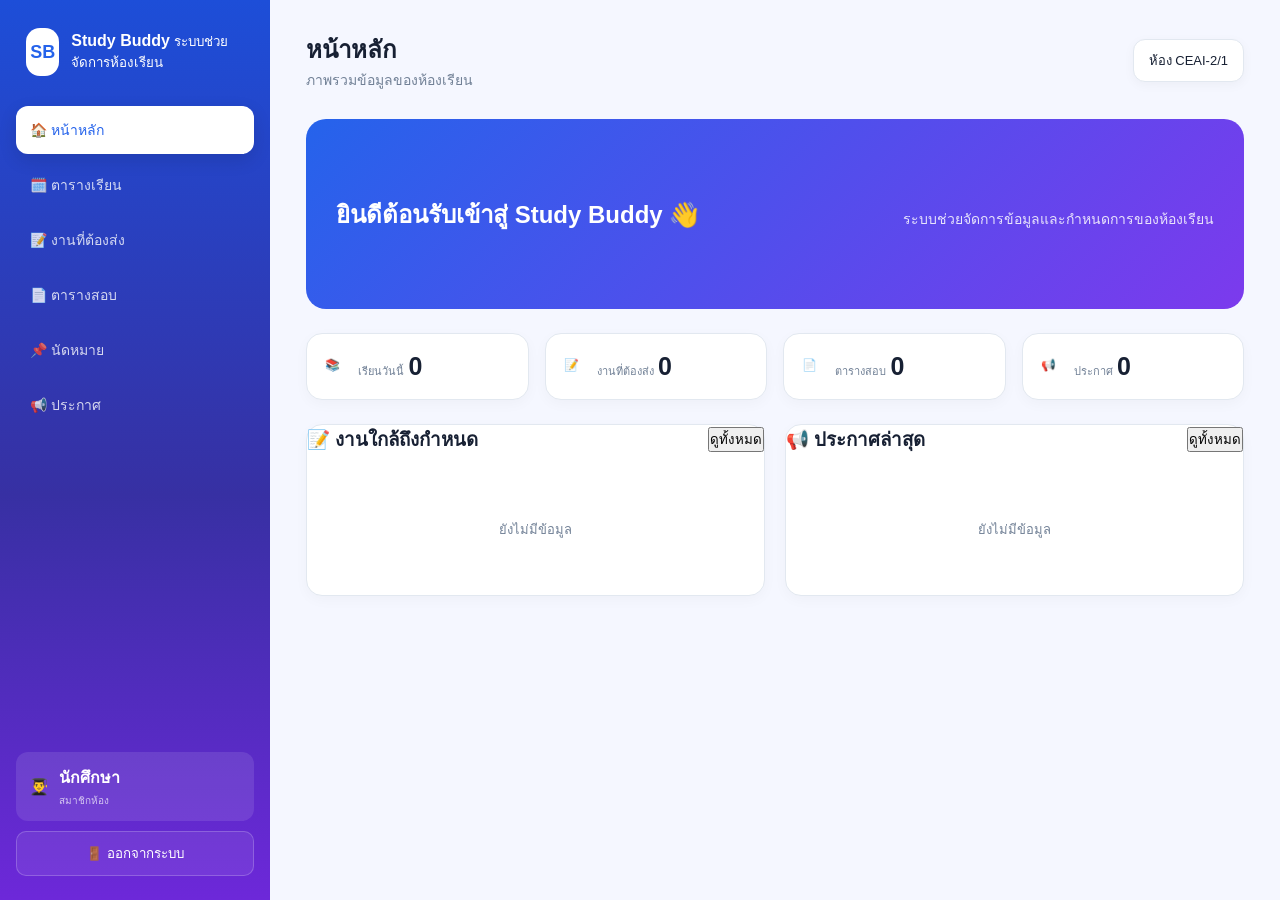
==== commit eeefbba7: "Update index.html" ====
--- a/index.html
+++ b/index.html
@@ -1,296 +1,424 @@
 <!DOCTYPE html>
 <html lang="th">
 <head>
-    <meta charset="UTF-8">
-    <meta name="viewport" content="width=device-width, initial-scale=1.0">
-
-    <title>Study Buddy</title>
-
-    <link rel="stylesheet" href="style.css">
+<meta charset="UTF-8">
+<meta name="viewport" content="width=device-width, initial-scale=1.0">
+<title>Study Buddy</title>
+<link rel="stylesheet" href="style.css">
 </head>
 
 <body>
 
 <div class="app">
 
-    <!-- SIDEBAR -->
-    <aside class="sidebar">
-
-        <div class="brand">
-            <div class="brand-logo">SB</div>
-
+<aside class="sidebar">
+
+    <div class="brand">
+        <div class="brand-logo">SB</div>
+        <div>
+            <b>Study Buddy</b>
+            <small>ระบบช่วยจัดการห้องเรียน</small>
+        </div>
+    </div>
+
+    <div class="menu">
+
+        <button class="menu-btn active" onclick="showPage('dashboard',this)">
+            🏠 หน้าหลัก
+        </button>
+
+        <button class="menu-btn" onclick="showPage('schedule',this)">
+            🗓️ ตารางเรียน
+        </button>
+
+        <button class="menu-btn" onclick="showPage('assignment',this)">
+            📝 งานที่ต้องส่ง
+        </button>
+
+        <button class="menu-btn" onclick="showPage('exam',this)">
+            📄 ตารางสอบ
+        </button>
+
+        <button class="menu-btn" onclick="showPage('appointment',this)">
+            📌 นัดหมาย
+        </button>
+
+        <button class="menu-btn" onclick="showPage('announcement',this)">
+            📢 ประกาศ
+        </button>
+
+    </div>
+
+    <div class="sidebar-bottom">
+
+        <div class="user-card">
+            <div class="avatar">👨‍🎓</div>
             <div>
-                <h2>Study Buddy</h2>
-                <p>ระบบช่วยจัดการห้องเรียน</p>
-            </div>
-        </div>
-
-        <nav class="menu">
-
-            <button class="menu-btn active"
-                    onclick="showPage('dashboard', this)">
-                <span>🏠</span>
-                หน้าหลัก
-            </button>
-
-            <button class="menu-btn"
-                    onclick="showPage('schedule', this)">
-                <span>🗓️</span>
-                ตารางเรียน
-            </button>
-
-            <button class="menu-btn"
-                    onclick="showPage('assignment', this)">
-                <span>📝</span>
-                งานที่ต้องส่ง
-            </button>
-
-            <button class="menu-btn"
-                    onclick="showPage('exam', this)">
-                <span>📄</span>
-                ตารางสอบ
-            </button>
-
-            <button class="menu-btn"
-                    onclick="showPage('appointment', this)">
-                <span>📌</span>
-                นัดหมาย
-            </button>
-
-            <button class="menu-btn"
-                    onclick="showPage('announcement', this)">
-                <span>📢</span>
-                ประกาศ
-            </button>
-
-        </nav>
-
-        <div class="sidebar-bottom">
-
-            <div class="user-card">
-                <div class="user-avatar">👤</div>
-
-                <div>
-                    <strong>นักศึกษา</strong>
-                    <small>สมาชิกห้อง CEAI-2/1</small>
-                </div>
-            </div>
-
-            <button class="logout-btn" onclick="logout()">
-                🚪 ออกจากระบบ
-            </button>
-
-        </div>
-
-    </aside>
-
-
-    <!-- MAIN -->
-    <main class="main">
-
-        <!-- TOPBAR -->
-        <header class="topbar">
-
+                <b>นักศึกษา</b>
+                <small>สมาชิกห้อง</small>
+            </div>
+        </div>
+
+        <button class="logout-btn" onclick="logout()">
+            🚪 ออกจากระบบ
+        </button>
+
+    </div>
+
+</aside>
+
+
+<main class="main">
+
+<header class="topbar">
+    <div>
+        <h2 id="pageTitle">หน้าหลัก</h2>
+        <p id="pageSubtitle">ภาพรวมข้อมูลของห้องเรียน</p>
+    </div>
+
+    <div class="room-badge">
+        ห้อง CEAI-2/1
+    </div>
+</header>
+
+
+<!-- DASHBOARD -->
+
+<section id="dashboard" class="page">
+
+    <div class="welcome">
+        <h1>ยินดีต้อนรับเข้าสู่ Study Buddy 👋</h1>
+        <p>ระบบช่วยจัดการข้อมูลและกำหนดการของห้องเรียน</p>
+    </div>
+
+    <div class="stats">
+
+        <div class="stat-card blue">
+            <span>📚</span>
             <div>
-                <h1 id="pageTitle">หน้าหลัก</h1>
-                <p id="pageSubtitle">
-                    ภาพรวมข้อมูลการเรียนของห้องเรียน
-                </p>
-            </div>
-
-            <div class="room-badge">
-                🏫 CEAI-2/1
-            </div>
-
-        </header>
-
-
-        <!-- ================= DASHBOARD ================= -->
-
-        <section id="dashboard" class="page">
-
-            <div class="welcome">
-
-                <div>
-                    <span class="welcome-tag">STUDY BUDDY</span>
-
-                    <h2>
-                        ยินดีต้อนรับเข้าสู่ Study Buddy 👋
-                    </h2>
-
-                    <p>
-                        ระบบช่วยจัดการตารางเรียน งานสอบ นัดหมาย
-                        และประกาศของห้องเรียน
-                    </p>
-                </div>
-
-                <div class="welcome-icon">
-                    📚
-                </div>
-
-            </div>
-
-
-            <div class="stats">
-
-                <div class="stat-card blue">
-                    <div class="stat-icon">🗓️</div>
-
-                    <div>
-                        <span>เรียนวันนี้</span>
-                        <strong id="today">0</strong>
-                        <small>รายการ</small>
-                    </div>
-                </div>
-
-
-                <div class="stat-card orange">
-                    <div class="stat-icon">📝</div>
-
-                    <div>
-                        <span>งานที่ต้องส่ง</span>
-                        <strong id="assignmentCount">0</strong>
-                        <small>รายการ</small>
-                    </div>
-                </div>
-
-
-                <div class="stat-card purple">
-                    <div class="stat-icon">📄</div>
-
-                    <div>
-                        <span>การสอบ</span>
-                        <strong id="examCount">0</strong>
-                        <small>รายการ</small>
-                    </div>
-                </div>
-
-
-                <div class="stat-card green">
-                    <div class="stat-icon">📢</div>
-
-                    <div>
-                        <span>ประกาศ</span>
-                        <strong id="announcementCount">0</strong>
-                        <small>รายการ</small>
-                    </div>
-                </div>
-
-            </div>
-
-
-            <div class="dashboard-grid">
-
-                <div class="card">
-
-                    <div class="card-title">
-                        <div>
-                            <h3>📝 งานที่ต้องส่ง</h3>
-                            <p>รายการงานล่าสุด</p>
-                        </div>
-
-                        <button class="text-btn"
-                                onclick="showPage('assignment')">
-                            ดูทั้งหมด →
-                        </button>
-                    </div>
-
-                    <div id="dashboardAssignments"
-                         class="dashboard-list">
-
-                        <div class="empty">
-                            ยังไม่มีงานที่ต้องส่ง
-                        </div>
-
-                    </div>
-
-                </div>
-
-
-                <div class="card">
-
-                    <div class="card-title">
-                        <div>
-                            <h3>📢 ประกาศล่าสุด</h3>
-                            <p>ข่าวสารจากห้องเรียน</p>
-                        </div>
-
-                        <button class="text-btn"
-                                onclick="showPage('announcement')">
-                            ดูทั้งหมด →
-                        </button>
-                    </div>
-
-                    <div id="dashboardAnnouncements"
-                         class="dashboard-list">
-
-                        <div class="empty">
-                            ยังไม่มีประกาศ
-                        </div>
-
-                    </div>
-
-                </div>
-
-            </div>
-
-        </section>
-
-
-        <!-- ================= SCHEDULE ================= -->
-
-        <section id="schedule" class="page hidden">
-
+                <small>เรียนวันนี้</small>
+                <strong id="today">0</strong>
+            </div>
+        </div>
+
+        <div class="stat-card orange">
+            <span>📝</span>
+            <div>
+                <small>งานที่ต้องส่ง</small>
+                <strong id="assignmentCount">0</strong>
+            </div>
+        </div>
+
+        <div class="stat-card purple">
+            <span>📄</span>
+            <div>
+                <small>ตารางสอบ</small>
+                <strong id="examCount">0</strong>
+            </div>
+        </div>
+
+        <div class="stat-card green">
+            <span>📢</span>
+            <div>
+                <small>ประกาศ</small>
+                <strong id="announcementCount">0</strong>
+            </div>
+        </div>
+
+    </div>
+
+    <div class="dashboard-grid">
+
+        <div class="card">
             <div class="section-head">
-
-                <div>
-                    <h2>🗓️ ตารางเรียน</h2>
-                    <p>ตารางเรียนประจำห้อง CEAI-2/1</p>
-                </div>
-
-                <button class="primary-btn"
-                        onclick="openModal('scheduleModal')">
-                    ＋ เพิ่มตารางเรียน
+                <h3>📝 งานใกล้ถึงกำหนด</h3>
+                <button class="link-btn" onclick="showPage('assignment')">
+                    ดูทั้งหมด
                 </button>
-
-            </div>
-
-
-            <div class="card table-card">
-
-                <div class="table-wrapper">
-
-                    <table>
-
-                        <thead>
-                            <tr>
-                                <th>วัน</th>
-                                <th>เวลา</th>
-                                <th>วิชา</th>
-                                <th>ห้อง</th>
-                                <th>อาจารย์</th>
-                                <th>จัดการ</th>
-                            </tr>
-                        </thead>
-
-                        <tbody id="scheduleTable"></tbody>
-
-                    </table>
-
-                </div>
-
-            </div>
-
-        </section>
-
-
-        <!-- ================= ASSIGNMENT ================= -->
-
-        <section id="assignment" class="page hidden">
-
+            </div>
+
+            <div id="dashboardAssignments" class="dashboard-list">
+                <p class="empty">ยังไม่มีข้อมูล</p>
+            </div>
+        </div>
+
+        <div class="card">
             <div class="section-head">
-
-                <div>
-                    <h2>📝 งานที่ต้องส่ง</h2>
-                    <p>ติดตามงานและกำหนดส่ง</p>
-                </div>
+                <h3>📢 ประกาศล่าสุด</h3>
+                <button class="link-btn" onclick="showPage('announcement')">
+                    ดูทั้งหมด
+                </button>
+            </div>
+
+            <div id="dashboardAnnouncements" class="dashboard-list">
+                <p class="empty">ยังไม่มีข้อมูล</p>
+            </div>
+        </div>
+
+    </div>
+
+</section>
+
+
+<!-- SCHEDULE -->
+
+<section id="schedule" class="page hidden">
+
+    <div class="section-head">
+        <div>
+            <h2>🗓️ ตารางเรียน</h2>
+            <p>จัดการตารางเรียนของห้อง</p>
+        </div>
+
+        <button class="primary-btn" onclick="openModal('scheduleModal')">
+            + เพิ่มตารางเรียน
+        </button>
+    </div>
+
+    <div class="table-card">
+
+        <table>
+            <thead>
+                <tr>
+                    <th>วัน</th>
+                    <th>เวลา</th>
+                    <th>วิชา</th>
+                    <th>ห้อง</th>
+                    <th>อาจารย์</th>
+                    <th>จัดการ</th>
+                </tr>
+            </thead>
+
+            <tbody id="scheduleTable"></tbody>
+        </table>
+
+    </div>
+
+</section>
+
+
+<!-- ASSIGNMENT -->
+
+<section id="assignment" class="page hidden">
+
+    <div class="section-head">
+        <div>
+            <h2>📝 งานที่ต้องส่ง</h2>
+            <p>ติดตามงานและกำหนดส่ง</p>
+        </div>
+
+        <button class="primary-btn" onclick="openModal('assignmentModal')">
+            + เพิ่มงาน
+        </button>
+    </div>
+
+    <div id="assignmentList" class="item-grid"></div>
+
+</section>
+
+
+<!-- EXAM -->
+
+<section id="exam" class="page hidden">
+
+    <div class="section-head">
+        <div>
+            <h2>📄 ตารางสอบ</h2>
+            <p>ข้อมูลการสอบของห้องเรียน</p>
+        </div>
+
+        <button class="primary-btn" onclick="openModal('examModal')">
+            + เพิ่มตารางสอบ
+        </button>
+    </div>
+
+    <div class="table-card">
+
+        <table>
+            <thead>
+                <tr>
+                    <th>วิชา</th>
+                    <th>วันที่</th>
+                    <th>เวลา</th>
+                    <th>ห้อง</th>
+                    <th>จัดการ</th>
+                </tr>
+            </thead>
+
+            <tbody id="examTable"></tbody>
+        </table>
+
+    </div>
+
+</section>
+
+
+<!-- APPOINTMENT -->
+
+<section id="appointment" class="page hidden">
+
+    <div class="section-head">
+        <div>
+            <h2>📌 นัดหมาย</h2>
+            <p>กำหนดการและนัดหมายของห้อง</p>
+        </div>
+
+        <button class="primary-btn" onclick="openModal('appointmentModal')">
+            + เพิ่มนัดหมาย
+        </button>
+    </div>
+
+    <div id="appointmentList" class="item-grid"></div>
+
+</section>
+
+
+<!-- ANNOUNCEMENT -->
+
+<section id="announcement" class="page hidden">
+
+    <div class="section-head">
+        <div>
+            <h2>📢 ประกาศ</h2>
+            <p>ข่าวสารและประกาศภายในห้อง</p>
+        </div>
+
+        <button class="primary-btn" onclick="openModal('announcementModal')">
+            + เพิ่มประกาศ
+        </button>
+    </div>
+
+    <div id="announcementList" class="item-grid"></div>
+
+</section>
+
+
+</main>
+</div>
+
+
+<!-- SCHEDULE MODAL -->
+
+<div id="scheduleModal" class="modal">
+
+<div class="modal-box">
+
+    <div class="modal-head">
+        <h3>เพิ่มตารางเรียน</h3>
+        <button onclick="closeModal('scheduleModal')">×</button>
+    </div>
+
+    <select id="scheduleDay">
+        <option value="">เลือกวัน</option>
+        <option>จันทร์</option>
+        <option>อังคาร</option>
+        <option>พุธ</option>
+        <option>พฤหัสบดี</option>
+        <option>ศุกร์</option>
+    </select>
+
+    <input id="scheduleTime" type="text" placeholder="เวลา เช่น 09:00 - 12:00">
+    <input id="scheduleSubject" type="text" placeholder="ชื่อวิชา">
+    <input id="scheduleRoom" type="text" placeholder="ห้องเรียน">
+    <input id="scheduleTeacher" type="text" placeholder="อาจารย์">
+
+    <button class="primary-btn full" onclick="addSchedule()">บันทึก</button>
+
+</div>
+</div>
+
+
+<!-- ASSIGNMENT MODAL -->
+
+<div id="assignmentModal" class="modal">
+
+<div class="modal-box">
+
+    <div class="modal-head">
+        <h3>เพิ่มงาน</h3>
+        <button onclick="closeModal('assignmentModal')">×</button>
+    </div>
+
+    <input id="assignmentName" type="text" placeholder="ชื่องาน">
+    <textarea id="assignmentDetail" placeholder="รายละเอียด"></textarea>
+    <input id="assignmentDate" type="date">
+
+    <button class="primary-btn full" onclick="addAssignment()">บันทึก</button>
+
+</div>
+</div>
+
+
+<!-- EXAM MODAL -->
+
+<div id="examModal" class="modal">
+
+<div class="modal-box">
+
+    <div class="modal-head">
+        <h3>เพิ่มตารางสอบ</h3>
+        <button onclick="closeModal('examModal')">×</button>
+    </div>
+
+    <input id="examSubject" type="text" placeholder="ชื่อวิชา">
+    <input id="examDate" type="date">
+    <input id="examTime" type="text" placeholder="เวลา">
+    <input id="examRoom" type="text" placeholder="ห้องสอบ">
+
+    <button class="primary-btn full" onclick="addExam()">บันทึก</button>
+
+</div>
+</div>
+
+
+<!-- APPOINTMENT MODAL -->
+
+<div id="appointmentModal" class="modal">
+
+<div class="modal-box">
+
+    <div class="modal-head">
+        <h3>เพิ่มนัดหมาย</h3>
+        <button onclick="closeModal('appointmentModal')">×</button>
+    </div>
+
+    <input id="appointmentName" type="text" placeholder="ชื่อนัดหมาย">
+    <input id="appointmentDate" type="date">
+    <input id="appointmentTime" type="text" placeholder="เวลา">
+    <input id="appointmentRoom" type="text" placeholder="สถานที่">
+
+    <button class="primary-btn full" onclick="addAppointment()">บันทึก</button>
+
+</div>
+</div>
+
+
+<!-- ANNOUNCEMENT MODAL -->
+
+<div id="announcementModal" class="modal">
+
+<div class="modal-box">
+
+    <div class="modal-head">
+        <h3>เพิ่มประกาศ</h3>
+        <button onclick="closeModal('announcementModal')">×</button>
+    </div>
+
+    <input id="announcementTitle" type="text" placeholder="หัวข้อประกาศ">
+
+    <textarea
+        id="announcementDetailInput"
+        placeholder="รายละเอียดประกาศ"></textarea>
+
+    <button class="primary-btn full" onclick="addAnnouncement()">
+        บันทึก
+    </button>
+
+</div>
+</div>
+
+
+<script src="script.js"></script>
+
+</body>
+</html>
--- a/style.css
+++ b/style.css
@@ -1,33 +1,37 @@
 * {
     box-sizing: border-box;
+    margin: 0;
+    padding: 0;
 }
 
 :root {
     --primary: #2563eb;
-    --secondary: #7c3aed;
-    --blue-light: #eff6ff;
-    --purple-light: #f5f3ff;
-    --orange-light: #fff7ed;
-    --green-light: #f0fdf4;
-    --red-light: #fef2f2;
+    --primary-dark: #1d4ed8;
+
+    --purple: #7c3aed;
+    --orange: #f97316;
+    --green: #16a34a;
+    --red: #dc2626;
+
     --text: #172033;
     --muted: #718096;
+
+    --bg: #f5f7ff;
+    --white: #ffffff;
+
     --border: #e2e8f0;
-    --white: #ffffff;
-    --bg: #f5f7ff;
+
+    --sidebar: #172554;
 }
 
 body {
-    margin: 0;
-    font-family: Arial, sans-serif;
+    font-family: Arial, "Noto Sans Thai", sans-serif;
     background: var(--bg);
     color: var(--text);
 }
 
 
-/* =========================
-   APP
-========================= */
+/* ================= APP ================= */
 
 .app {
     display: flex;
@@ -35,539 +39,277 @@
 }
 
 
-/* =========================
-   SIDEBAR
-========================= */
+/* ================= SIDEBAR ================= */
 
 .sidebar {
-    width: 255px;
+    width: 270px;
     min-height: 100vh;
 
-    background:
-        linear-gradient(
-            180deg,
-            #1d4ed8 0%,
-            #4338ca 55%,
-            #6d28d9 100%
-        );
+    background: linear-gradient(
+        180deg,
+        #1d4ed8 0%,
+        #3730a3 55%,
+        #6d28d9 100%
+    );
 
     color: white;
 
+    padding: 24px 16px;
+
     display: flex;
     flex-direction: column;
 
-    padding: 24px 16px;
-
-    box-shadow:
-        8px 0 30px rgba(37, 99, 235, 0.12);
-}
-
-
-/* Brand */
+    position: fixed;
+    left: 0;
+    top: 0;
+    bottom: 0;
+}
+
 
 .brand {
     display: flex;
     align-items: center;
     gap: 12px;
 
-    padding: 4px 8px 28px;
-}
+    padding: 4px 10px 30px;
+}
+
 
 .brand-logo {
     width: 48px;
     height: 48px;
 
-    display: flex;
-    align-items: center;
+    border-radius: 14px;
+
+    background: white;
+    color: var(--primary);
+
+    display: flex;
     justify-content: center;
-
-    border-radius: 14px;
-
-    background: rgba(255,255,255,0.18);
-
-    border: 1px solid rgba(255,255,255,0.25);
-
-    font-size: 17px;
-    font-weight: bold;
-
-    backdrop-filter: blur(10px);
-}
+    align-items: center;
+
+    font-weight: 800;
+    font-size: 18px;
+}
+
 
 .brand h2 {
-    margin: 0;
     font-size: 18px;
-}
-
-.brand span {
-    display: block;
-    margin-top: 4px;
-
+    margin-bottom: 4px;
+}
+
+
+.brand p {
     font-size: 11px;
-
-    color: rgba(255,255,255,0.75);
-}
-
-
-/* Menu */
-
-.menu-list {
+    opacity: .75;
+}
+
+
+/* ================= MENU ================= */
+
+.menu {
     display: flex;
     flex-direction: column;
     gap: 7px;
 }
 
-.menu {
+
+.menu-btn {
     width: 100%;
 
+    border: none;
+    background: transparent;
+
+    color: rgba(255,255,255,.8);
+
+    padding: 13px 14px;
+
+    border-radius: 12px;
+
     display: flex;
     align-items: center;
 
     gap: 12px;
 
-    padding: 13px 14px;
-
-    border: none;
+    text-align: left;
+
+    font-size: 14px;
+
+    cursor: pointer;
+
+    transition: .2s;
+}
+
+
+.menu-btn span {
+    width: 24px;
+    text-align: center;
+}
+
+
+.menu-btn:hover {
+    background: rgba(255,255,255,.12);
+    color: white;
+}
+
+
+.menu-btn.active {
+    background: white;
+    color: var(--primary);
+
+    box-shadow: 0 6px 18px rgba(0,0,0,.12);
+}
+
+
+/* ================= SIDEBAR BOTTOM ================= */
+
+.sidebar-bottom {
+    margin-top: auto;
+}
+
+
+.user-card {
+    display: flex;
+    align-items: center;
+
+    gap: 10px;
+
+    padding: 13px;
+
+    margin-bottom: 10px;
+
+    background: rgba(255,255,255,.1);
+
     border-radius: 12px;
-
-    background: transparent;
-
-    color: rgba(255,255,255,0.78);
-
-    font-size: 14px;
-
-    text-align: left;
-
-    cursor: pointer;
-
-    transition: 0.2s;
-}
-
-.menu:hover {
-    background: rgba(255,255,255,0.12);
-    color: white;
-
-    transform: translateX(3px);
-}
-
-.menu.active {
-    background: rgba(255,255,255,0.18);
-
-    color: white;
-
-    box-shadow:
-        0 5px 18px rgba(0,0,0,0.08);
-}
-
-
-/* User */
-
-.user-card {
-    margin-top: auto;
-
-    display: flex;
-    align-items: center;
-
-    gap: 10px;
-
-    padding: 13px;
-
-    border-radius: 14px;
-
-    background: rgba(255,255,255,0.12);
-}
+}
+
 
 .user-avatar {
     width: 38px;
     height: 38px;
 
+    border-radius: 50%;
+
+    background: rgba(255,255,255,.2);
+
     display: flex;
     align-items: center;
     justify-content: center;
-
-    background: rgba(255,255,255,0.18);
-
-    border-radius: 50%;
-}
+}
+
 
 .user-card strong {
     display: block;
     font-size: 13px;
 }
 
-.user-card span {
+
+.user-card small {
     display: block;
+    font-size: 10px;
+    opacity: .7;
 
     margin-top: 3px;
-
-    font-size: 11px;
-
-    color: rgba(255,255,255,0.7);
-}
-
-
-/* =========================
-   MAIN
-========================= */
+}
+
+
+.logout-btn {
+    width: 100%;
+
+    padding: 11px;
+
+    border: 1px solid rgba(255,255,255,.2);
+
+    border-radius: 10px;
+
+    background: rgba(255,255,255,.08);
+
+    color: white;
+
+    cursor: pointer;
+}
+
+
+.logout-btn:hover {
+    background: rgba(255,255,255,.18);
+}
+
+
+/* ================= MAIN ================= */
 
 .main {
-    flex: 1;
-
-    padding: 30px 38px;
-
-    min-width: 0;
-}
-
-
-/* =========================
-   TOPBAR
-========================= */
+    margin-left: 270px;
+
+    width: calc(100% - 270px);
+
+    min-height: 100vh;
+
+    padding: 30px 36px;
+}
+
+
+/* ================= TOPBAR ================= */
 
 .topbar {
     display: flex;
-
     justify-content: space-between;
     align-items: center;
 
     margin-bottom: 28px;
 }
 
+
 .topbar h1 {
-    margin: 0;
-
     font-size: 28px;
-}
+    margin-bottom: 6px;
+}
+
 
 .topbar p {
-    margin: 7px 0 0;
-
     color: var(--muted);
-
     font-size: 14px;
 }
 
+
 .room-badge {
-    padding: 10px 16px;
-
     background: white;
 
     border: 1px solid var(--border);
 
+    padding: 10px 15px;
+
     border-radius: 12px;
 
-    box-shadow:
-        0 5px 18px rgba(37,99,235,0.06);
-}
-
-.room-badge span {
-    margin-right: 8px;
-
-    color: var(--muted);
-
-    font-size: 12px;
-}
-
-.room-badge strong {
-    color: var(--primary);
-
     font-size: 13px;
-}
-
-
-/* =========================
-   PAGE
-========================= */
+
+    box-shadow: 0 3px 12px rgba(0,0,0,.04);
+}
+
+
+/* ================= PAGE ================= */
 
 .page {
+    display: block;
+}
+
+
+.page.hidden {
     display: none;
 }
 
-.page.active {
-    display: block;
-}
-
-
-/* =========================
-   WELCOME
-========================= */
-
-.welcome-card {
-    position: relative;
-
-    overflow: hidden;
-
-    display: flex;
-
-    justify-content: space-between;
-    align-items: center;
+
+/* ================= WELCOME ================= */
+
+.welcome {
+    min-height: 190px;
+
+    border-radius: 20px;
 
     padding: 30px;
 
-    margin-bottom: 22px;
-
-    border-radius: 20px;
+    margin-bottom: 24px;
 
     color: white;
-
-    background:
-        linear-gradient(
-            135deg,
-            #2563eb,
-            #4f46e5,
-            #7c3aed
-        );
-
-    box-shadow:
-        0 15px 35px rgba(79,70,229,0.2);
-}
-
-.welcome-card::after {
-    content: "";
-
-    position: absolute;
-
-    width: 220px;
-    height: 220px;
-
-    border-radius: 50%;
-
-    background: rgba(255,255,255,0.10);
-
-    right: -70px;
-    top: -90px;
-}
-
-.welcome-label {
-    font-size: 13px;
-
-    color: rgba(255,255,255,0.8);
-}
-
-.welcome-card h2 {
-    margin: 8px 0;
-
-    font-size: 26px;
-}
-
-.welcome-card p {
-    margin: 0;
-
-    color: rgba(255,255,255,0.78);
-
-    font-size: 13px;
-}
-
-.welcome-icon {
-    position: relative;
-    z-index: 2;
-
-    font-size: 55px;
-}
-
-
-/* =========================
-   STAT CARDS
-========================= */
-
-.stats {
-    display: grid;
-
-    grid-template-columns:
-        repeat(4, 1fr);
-
-    gap: 16px;
-
-    margin-bottom: 22px;
-}
-
-.stat-card {
-    display: flex;
-
-    align-items: center;
-
-    gap: 14px;
-
-    padding: 20px;
-
-    background: white;
-
-    border: 1px solid var(--border);
-
-    border-radius: 16px;
-
-    box-shadow:
-        0 5px 18px rgba(15,23,42,0.04);
-
-    transition: 0.2s;
-}
-
-.stat-card:hover {
-    transform: translateY(-3px);
-
-    box-shadow:
-        0 12px 25px rgba(15,23,42,0.08);
-}
-
-.stat-icon {
-    width: 45px;
-    height: 45px;
-
-    display: flex;
-    align-items: center;
-    justify-content: center;
-
-    border-radius: 12px;
-
-    font-size: 21px;
-}
-
-.stat-icon.blue {
-    background: var(--blue-light);
-}
-
-.stat-icon.orange {
-    background: var(--orange-light);
-}
-
-.stat-icon.red {
-    background: var(--red-light);
-}
-
-.stat-icon.green {
-    background: var(--green-light);
-}
-
-.stat-card span {
-    display: block;
-
-    color: var(--muted);
-
-    font-size: 12px;
-}
-
-.stat-card strong {
-    display: block;
-
-    margin-top: 4px;
-
-    font-size: 24px;
-}
-
-
-/* =========================
-   DASHBOARD GRID
-========================= */
-
-.dashboard-grid {
-    display: grid;
-
-    grid-template-columns:
-        repeat(2, 1fr);
-
-    gap: 20px;
-}
-
-
-/* =========================
-   CARD
-========================= */
-
-.card {
-    background: white;
-
-    border: 1px solid var(--border);
-
-    border-radius: 18px;
-
-    box-shadow:
-        0 5px 20px rgba(15,23,42,0.04);
-}
-
-.card-header {
-    display: flex;
-
-    justify-content: space-between;
-    align-items: center;
-
-    padding: 20px 22px;
-
-    border-bottom: 1px solid var(--border);
-}
-
-.card-header h3 {
-    margin: 0;
-
-    font-size: 16px;
-}
-
-.card-header p {
-    margin: 5px 0 0;
-
-    color: var(--muted);
-
-    font-size: 12px;
-}
-
-.text-button {
-    border: none;
-
-    background: transparent;
-
-    color: var(--primary);
-
-    font-weight: bold;
-
-    cursor: pointer;
-}
-
-.dashboard-list {
-    padding: 18px 22px;
-}
-
-
-/* =========================
-   SECTION HEAD
-========================= */
-
-.section-head {
-    display: flex;
-
-    justify-content: space-between;
-    align-items: center;
-
-    margin-bottom: 20px;
-}
-
-.section-head h2 {
-    margin: 0;
-
-    font-size: 23px;
-}
-
-.section-head p {
-    margin: 6px 0 0;
-
-    color: var(--muted);
-
-    font-size: 13px;
-}
-
-
-/* =========================
-   BUTTON
-========================= */
-
-.primary-button {
-    border: none;
-
-    padding: 12px 18px;
-
-    border-radius: 10px;
-
-    color: white;
-
-    font-weight: bold;
-
-    cursor: pointer;
 
     background:
         linear-gradient(
@@ -576,294 +318,619 @@
             #7c3aed
         );
 
-    box-shadow:
-        0 7px 18px rgba(79,70,229,0.20);
-
-    transition: 0.2s;
-}
-
-.primary-button:hover {
-    transform: translateY(-2px);
-
-    box-shadow:
-        0 10px 22px rgba(79,70,229,0.28);
-}
-
-.primary-button.full {
+    display: flex;
+    justify-content: space-between;
+    align-items: center;
+
+    overflow: hidden;
+}
+
+
+.welcome-tag {
+    font-size: 11px;
+    font-weight: bold;
+
+    opacity: .8;
+
+    letter-spacing: 1px;
+}
+
+
+.welcome h2 {
+    margin-top: 10px;
+
+    font-size: 25px;
+}
+
+
+.welcome p {
+    margin-top: 10px;
+
+    opacity: .85;
+
+    font-size: 14px;
+}
+
+
+.welcome-icon {
+    font-size: 80px;
+
+    opacity: .25;
+
+    padding-right: 20px;
+}
+
+
+/* ================= STATS ================= */
+
+.stats {
+    display: grid;
+
+    grid-template-columns: repeat(4, 1fr);
+
+    gap: 16px;
+
+    margin-bottom: 24px;
+}
+
+
+.stat-card {
+    background: white;
+
+    border: 1px solid var(--border);
+
+    border-radius: 16px;
+
+    padding: 18px;
+
+    display: flex;
+
+    align-items: center;
+
+    gap: 14px;
+
+    box-shadow: 0 4px 14px rgba(0,0,0,.03);
+}
+
+
+.stat-icon {
+    width: 48px;
+    height: 48px;
+
+    border-radius: 13px;
+
+    display: flex;
+    align-items: center;
+    justify-content: center;
+
+    font-size: 22px;
+}
+
+
+.stat-card span {
+    display: block;
+
+    color: var(--muted);
+
+    font-size: 12px;
+
+    margin-bottom: 4px;
+}
+
+
+.stat-card strong {
+    font-size: 25px;
+
+    display: inline-block;
+}
+
+
+.stat-card small {
+    color: var(--muted);
+
+    margin-left: 4px;
+
+    font-size: 11px;
+}
+
+
+.blue .stat-icon {
+    background: #eff6ff;
+}
+
+.orange .stat-icon {
+    background: #fff7ed;
+}
+
+.purple .stat-icon {
+    background: #f5f3ff;
+}
+
+.green .stat-icon {
+    background: #f0fdf4;
+}
+
+
+/* ================= DASHBOARD ================= */
+
+.dashboard-grid {
+    display: grid;
+
+    grid-template-columns: 1fr 1fr;
+
+    gap: 20px;
+}
+
+
+.card {
+    background: white;
+
+    border: 1px solid var(--border);
+
+    border-radius: 16px;
+
+    box-shadow: 0 4px 14px rgba(0,0,0,.03);
+}
+
+
+.card-title {
+    display: flex;
+
+    align-items: center;
+
+    justify-content: space-between;
+
+    padding: 20px;
+
+    border-bottom: 1px solid var(--border);
+}
+
+
+.card-title h3 {
+    font-size: 16px;
+}
+
+
+.card-title p {
+    color: var(--muted);
+
+    font-size: 12px;
+
+    margin-top: 4px;
+}
+
+
+.text-btn {
+    border: none;
+
+    background: transparent;
+
+    color: var(--primary);
+
+    font-weight: bold;
+
+    cursor: pointer;
+}
+
+
+.dashboard-list {
+    padding: 10px 20px 20px;
+}
+
+
+.empty {
+    text-align: center;
+
+    padding: 35px 15px;
+
+    color: var(--muted);
+
+    font-size: 13px;
+}
+
+
+/* ================= SECTION HEAD ================= */
+
+.section-head {
+    display: flex;
+
+    justify-content: space-between;
+
+    align-items: center;
+
+    margin-bottom: 20px;
+}
+
+
+.section-head h2 {
+    font-size: 22px;
+
+    margin-bottom: 5px;
+}
+
+
+.section-head p {
+    color: var(--muted);
+
+    font-size: 13px;
+}
+
+
+/* ================= BUTTON ================= */
+
+.primary-btn {
+    border: none;
+
+    background: linear-gradient(
+        135deg,
+        #2563eb,
+        #7c3aed
+    );
+
+    color: white;
+
+    padding: 11px 17px;
+
+    border-radius: 10px;
+
+    font-weight: bold;
+
+    cursor: pointer;
+
+    transition: .2s;
+}
+
+
+.primary-btn:hover {
+    transform: translateY(-1px);
+
+    box-shadow: 0 6px 15px rgba(37,99,235,.2);
+}
+
+
+.primary-btn.full {
     width: 100%;
-}
-
-
-/* =========================
-   TABLE
-========================= */
+
+    margin-top: 20px;
+}
+
+
+/* ================= TABLE ================= */
 
 .table-card {
     overflow: hidden;
 }
 
+
 .table-wrapper {
+    width: 100%;
+
     overflow-x: auto;
 }
+
 
 table {
     width: 100%;
 
     border-collapse: collapse;
-}
+
+    min-width: 700px;
+}
+
 
 th {
-    padding: 15px;
+    background: #f8fafc;
+
+    color: #64748b;
+
+    font-size: 12px;
 
     text-align: left;
 
-    background:
-        linear-gradient(
-            90deg,
-            #eff6ff,
-            #f5f3ff
-        );
-
-    color: #475569;
+    padding: 14px 16px;
+
+    border-bottom: 1px solid var(--border);
+}
+
+
+td {
+    padding: 15px 16px;
+
+    border-bottom: 1px solid #edf0f5;
 
     font-size: 13px;
 }
 
-td {
-    padding: 15px;
-
-    border-top: 1px solid var(--border);
-
-    font-size: 13px;
-}
+
+tr:last-child td {
+    border-bottom: none;
+}
+
 
 tr:hover td {
     background: #fafbff;
 }
 
 
-/* =========================
-   LIST
-========================= */
-
-.content-list,
-.appointment-list {
-    display: flex;
-
-    flex-direction: column;
-
-    gap: 12px;
-}
-
-.content-item,
-.appointment-item,
-.dashboard-item {
+/* ================= ITEMS ================= */
+
+.item-grid {
+    display: grid;
+
+    grid-template-columns: repeat(2, 1fr);
+
+    gap: 16px;
+}
+
+
+.item-card {
     background: white;
 
     border: 1px solid var(--border);
 
-    border-left: 4px solid var(--primary);
-
-    border-radius: 14px;
-
-    padding: 17px;
-
-    box-shadow:
-        0 5px 15px rgba(15,23,42,0.035);
-
-    transition: 0.2s;
-}
-
-.content-item:hover,
-.appointment-item:hover,
-.dashboard-item:hover {
-    transform: translateY(-2px);
-
-    box-shadow:
-        0 10px 22px rgba(15,23,42,0.07);
-}
-
-
-/* =========================
-   MODAL
-========================= */
+    border-radius: 16px;
+
+    padding: 20px;
+
+    box-shadow: 0 4px 14px rgba(0,0,0,.03);
+}
+
+
+.item-card h3 {
+    font-size: 17px;
+
+    margin-bottom: 9px;
+}
+
+
+.item-card p {
+    color: var(--muted);
+
+    font-size: 13px;
+
+    line-height: 1.6;
+
+    margin-bottom: 12px;
+}
+
+
+.item-date {
+    display: inline-block;
+
+    background: #eff6ff;
+
+    color: var(--primary);
+
+    padding: 6px 10px;
+
+    border-radius: 7px;
+
+    font-size: 11px;
+
+    margin-bottom: 15px;
+}
+
+
+.item-actions {
+    display: flex;
+
+    gap: 7px;
+
+    margin-top: 15px;
+}
+
+
+.small-btn {
+    border: none;
+
+    padding: 7px 11px;
+
+    border-radius: 7px;
+
+    cursor: pointer;
+
+    font-size: 11px;
+}
+
+
+.delete-btn {
+    background: #fef2f2;
+
+    color: var(--red);
+}
+
+
+.delete-btn:hover {
+    background: #fee2e2;
+}
+
+
+/* ================= MODAL ================= */
 
 .modal {
+    position: fixed;
+
+    inset: 0;
+
+    background: rgba(15,23,42,.5);
+
     display: none;
 
-    position: fixed;
-
-    inset: 0;
+    align-items: center;
+
+    justify-content: center;
+
+    padding: 20px;
 
     z-index: 1000;
-
-    align-items: center;
-    justify-content: center;
-
-    padding: 20px;
-
-    background: rgba(15,23,42,0.55);
-
-    backdrop-filter: blur(4px);
-}
+}
+
 
 .modal.show {
     display: flex;
 }
+
 
 .modal-box {
     width: 100%;
+
     max-width: 480px;
 
     max-height: 90vh;
 
     overflow-y: auto;
 
-    padding: 28px;
-
     background: white;
 
-    border-radius: 20px;
-
-    box-shadow:
-        0 25px 70px rgba(0,0,0,0.25);
-}
-
-.modal-title {
+    border-radius: 18px;
+
+    padding: 25px;
+
+    box-shadow: 0 20px 60px rgba(0,0,0,.2);
+}
+
+
+.modal-head {
     display: flex;
 
     justify-content: space-between;
-    align-items: center;
+
+    align-items: flex-start;
 
     margin-bottom: 20px;
 }
 
-.modal-title h2 {
-    margin: 0;
-
-    font-size: 20px;
-}
-
-.modal-title button {
-    width: 34px;
-    height: 34px;
-
-    padding: 0;
+
+.modal-head h3 {
+    font-size: 19px;
+}
+
+
+.modal-head p {
+    color: var(--muted);
+
+    font-size: 12px;
+
+    margin-top: 4px;
+}
+
+
+.close-btn {
+    width: 32px;
+    height: 32px;
 
     border: none;
 
-    border-radius: 50%;
+    border-radius: 8px;
 
     background: #f1f5f9;
 
-    color: #475569;
-
     font-size: 22px;
 
     cursor: pointer;
-}
-
-.modal-box label {
+
+    color: #64748b;
+}
+
+
+.close-btn:hover {
+    background: #e2e8f0;
+}
+
+
+/* ================= FORM ================= */
+
+label {
     display: block;
 
-    margin: 13px 0 7px;
-
     font-size: 13px;
 
     font-weight: bold;
 
-    color: #374151;
-}
-
-.modal-box input,
-.modal-box select,
-.modal-box textarea {
+    margin: 15px 0 7px;
+}
+
+
+input,
+select,
+textarea {
     width: 100%;
 
-    padding: 12px;
-
-    border: 1px solid #d9deea;
-
-    border-radius: 10px;
-
-    font-family: inherit;
+    border: 1px solid var(--border);
+
+    border-radius: 9px;
+
+    padding: 11px 12px;
 
     font-size: 14px;
 
     outline: none;
-}
-
-.modal-box textarea {
-    min-height: 90px;
+
+    background: white;
+}
+
+
+input:focus,
+select:focus,
+textarea:focus {
+    border-color: var(--primary);
+
+    box-shadow: 0 0 0 3px rgba(37,99,235,.08);
+}
+
+
+textarea {
+    min-height: 100px;
 
     resize: vertical;
 }
 
-.modal-box input:focus,
-.modal-box select:focus,
-.modal-box textarea:focus {
-    border-color: var(--primary);
-
-    box-shadow:
-        0 0 0 3px rgba(37,99,235,0.08);
-}
-
-
-/* =========================
-   RESPONSIVE
-========================= */
+
+/* ================= MOBILE ================= */
 
 @media (max-width: 1000px) {
 
     .stats {
-        grid-template-columns:
-            repeat(2, 1fr);
+        grid-template-columns: repeat(2, 1fr);
     }
 
     .dashboard-grid {
         grid-template-columns: 1fr;
     }
 
+    .item-grid {
+        grid-template-columns: 1fr;
+    }
+
 }
 
 
 @media (max-width: 700px) {
 
-    .app {
-        flex-direction: column;
-    }
-
     .sidebar {
-        width: 100%;
-        min-height: auto;
-
-        padding: 12px;
-    }
-
-    .brand {
-        padding-bottom: 12px;
-    }
-
-    .menu-list {
-        flex-direction: row;
-
-        overflow-x: auto;
-    }
-
-    .menu {
-        min-width: 120px;
-    }
-
-    .user-card {
-        display: none;
+        width: 220px;
     }
 
     .main {
-        padding: 22px 16px;
+        margin-left: 220px;
+
+        width: calc(100% - 220px);
+
+        padding: 20px;
+    }
+
+    .brand h2 {
+        font-size: 15px;
+    }
+
+    .brand p {
+        font-size: 9px;
     }
 
     .topbar {
         align-items: flex-start;
+
+        gap: 10px;
     }
 
     .room-badge {
@@ -874,30 +941,90 @@
         grid-template-columns: 1fr;
     }
 
+    .welcome {
+        padding: 22px;
+    }
+
+    .welcome h2 {
+        font-size: 20px;
+    }
+
+    .welcome-icon {
+        display: none;
+    }
+
+}
+
+
+@media (max-width: 500px) {
+
+    .sidebar {
+        width: 72px;
+
+        padding: 15px 8px;
+    }
+
+    .brand {
+        justify-content: center;
+
+        padding: 5px 0 25px;
+    }
+
+    .brand > div:last-child {
+        display: none;
+    }
+
+    .menu-btn {
+        justify-content: center;
+
+        padding: 12px 5px;
+    }
+
+    .menu-btn span {
+        font-size: 18px;
+    }
+
+    .menu-btn {
+        font-size: 0;
+    }
+
+    .user-card {
+        justify-content: center;
+    }
+
+    .user-card > div:last-child {
+        display: none;
+    }
+
+    .logout-btn {
+        font-size: 0;
+    }
+
+    .logout-btn::first-letter {
+        font-size: 18px;
+    }
+
+    .main {
+        margin-left: 72px;
+
+        width: calc(100% - 72px);
+
+        padding: 15px;
+    }
+
+    .topbar h1 {
+        font-size: 22px;
+    }
+
     .section-head {
         align-items: flex-start;
 
         gap: 15px;
-    }
-
-    .welcome-card {
-        padding: 22px;
-    }
-
-    .welcome-icon {
-        font-size: 40px;
-    }
-
-}
-
-
-@media (max-width: 480px) {
-
-    .section-head {
+
         flex-direction: column;
     }
 
-    .primary-button {
+    .primary-btn {
         width: 100%;
     }
 
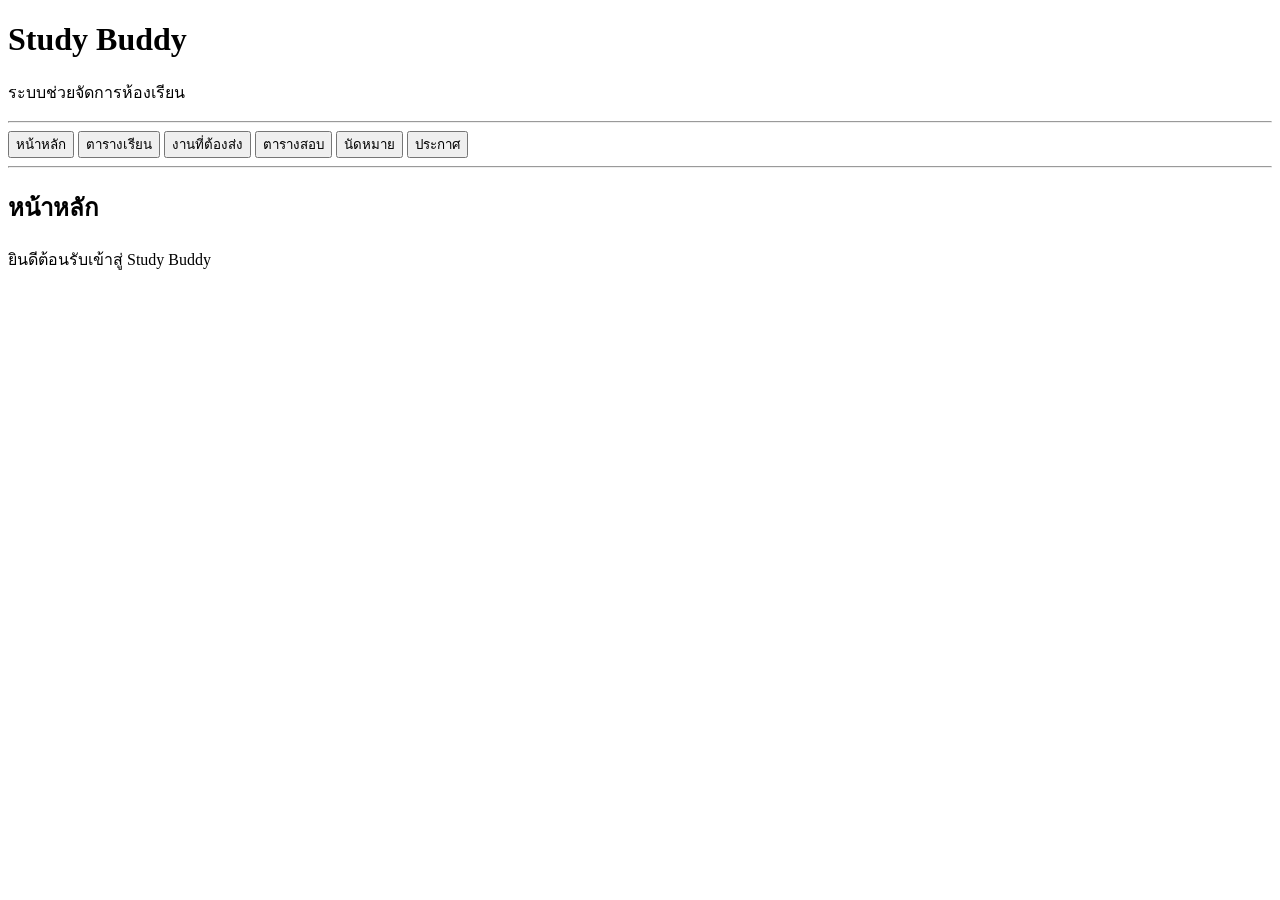
==== commit a7f6f3e7: "Update index.html" ====
--- a/index.html
+++ b/index.html
@@ -2,423 +2,163 @@
 <html lang="th">
 <head>
 <meta charset="UTF-8">
-<meta name="viewport" content="width=device-width, initial-scale=1.0">
 <title>Study Buddy</title>
-<link rel="stylesheet" href="style.css">
 </head>
 
 <body>
 
-<div class="app">
+<h1>Study Buddy</h1>
 
-<aside class="sidebar">
+<p>ระบบช่วยจัดการห้องเรียน</p>
 
-    <div class="brand">
-        <div class="brand-logo">SB</div>
-        <div>
-            <b>Study Buddy</b>
-            <small>ระบบช่วยจัดการห้องเรียน</small>
-        </div>
-    </div>
+<hr>
 
-    <div class="menu">
+<button onclick="show('home')">หน้าหลัก</button>
+<button onclick="show('schedule')">ตารางเรียน</button>
+<button onclick="show('work')">งานที่ต้องส่ง</button>
+<button onclick="show('exam')">ตารางสอบ</button>
+<button onclick="show('appointment')">นัดหมาย</button>
+<button onclick="show('announcement')">ประกาศ</button>
 
-        <button class="menu-btn active" onclick="showPage('dashboard',this)">
-            🏠 หน้าหลัก
-        </button>
+<hr>
 
-        <button class="menu-btn" onclick="showPage('schedule',this)">
-            🗓️ ตารางเรียน
-        </button>
+<div id="content">
 
-        <button class="menu-btn" onclick="showPage('assignment',this)">
-            📝 งานที่ต้องส่ง
-        </button>
+<h2>หน้าหลัก</h2>
+<p>ยินดีต้อนรับเข้าสู่ Study Buddy</p>
 
-        <button class="menu-btn" onclick="showPage('exam',this)">
-            📄 ตารางสอบ
-        </button>
+</div>
 
-        <button class="menu-btn" onclick="showPage('appointment',this)">
-            📌 นัดหมาย
-        </button>
+<script>
 
-        <button class="menu-btn" onclick="showPage('announcement',this)">
-            📢 ประกาศ
-        </button>
+function show(page){
 
-    </div>
+let content = document.getElementById("content");
 
-    <div class="sidebar-bottom">
+if(page === "home"){
 
-        <div class="user-card">
-            <div class="avatar">👨‍🎓</div>
-            <div>
-                <b>นักศึกษา</b>
-                <small>สมาชิกห้อง</small>
-            </div>
-        </div>
+content.innerHTML = `
+<h2>หน้าหลัก</h2>
+<p>ยินดีต้อนรับเข้าสู่ Study Buddy</p>
+`;
 
-        <button class="logout-btn" onclick="logout()">
-            🚪 ออกจากระบบ
-        </button>
+}
 
-    </div>
+if(page === "schedule"){
 
-</aside>
+content.innerHTML = `
+<h2>ตารางเรียน</h2>
+<input id="subject" placeholder="ชื่อวิชา">
+<input id="time" placeholder="เวลา">
+<button onclick="addSchedule()">เพิ่ม</button>
+<div id="list"></div>
+`;
+
+}
+
+if(page === "work"){
+
+content.innerHTML = `
+<h2>งานที่ต้องส่ง</h2>
+<input id="work" placeholder="ชื่องาน">
+<button onclick="addWork()">เพิ่ม</button>
+<div id="list"></div>
+`;
+
+}
+
+if(page === "exam"){
+
+content.innerHTML = `
+<h2>ตารางสอบ</h2>
+<input id="exam" placeholder="วิชาที่สอบ">
+<button onclick="addExam()">เพิ่ม</button>
+<div id="list"></div>
+`;
+
+}
+
+if(page === "appointment"){
+
+content.innerHTML = `
+<h2>นัดหมาย</h2>
+<input id="appointment" placeholder="รายละเอียดนัดหมาย">
+<button onclick="addAppointment()">เพิ่ม</button>
+<div id="list"></div>
+`;
+
+}
+
+if(page === "announcement"){
+
+content.innerHTML = `
+<h2>ประกาศ</h2>
+<input id="announcement" placeholder="ข้อความประกาศ">
+<button onclick="addAnnouncement()">เพิ่ม</button>
+<div id="list"></div>
+`;
+
+}
+
+}
 
 
-<main class="main">
+function addSchedule(){
 
-<header class="topbar">
-    <div>
-        <h2 id="pageTitle">หน้าหลัก</h2>
-        <p id="pageSubtitle">ภาพรวมข้อมูลของห้องเรียน</p>
-    </div>
+let subject=document.getElementById("subject").value;
+let time=document.getElementById("time").value;
 
-    <div class="room-badge">
-        ห้อง CEAI-2/1
-    </div>
-</header>
+document.getElementById("list").innerHTML +=
+"<p>📚 "+subject+" | "+time+
+" <button onclick='this.parentElement.remove()'>ลบ</button></p>";
+
+}
 
 
-<!-- DASHBOARD -->
+function addWork(){
 
-<section id="dashboard" class="page">
+let work=document.getElementById("work").value;
 
-    <div class="welcome">
-        <h1>ยินดีต้อนรับเข้าสู่ Study Buddy 👋</h1>
-        <p>ระบบช่วยจัดการข้อมูลและกำหนดการของห้องเรียน</p>
-    </div>
+document.getElementById("list").innerHTML +=
+"<p>📝 "+work+
+" <button onclick='this.parentElement.remove()'>ลบ</button></p>";
 
-    <div class="stats">
-
-        <div class="stat-card blue">
-            <span>📚</span>
-            <div>
-                <small>เรียนวันนี้</small>
-                <strong id="today">0</strong>
-            </div>
-        </div>
-
-        <div class="stat-card orange">
-            <span>📝</span>
-            <div>
-                <small>งานที่ต้องส่ง</small>
-                <strong id="assignmentCount">0</strong>
-            </div>
-        </div>
-
-        <div class="stat-card purple">
-            <span>📄</span>
-            <div>
-                <small>ตารางสอบ</small>
-                <strong id="examCount">0</strong>
-            </div>
-        </div>
-
-        <div class="stat-card green">
-            <span>📢</span>
-            <div>
-                <small>ประกาศ</small>
-                <strong id="announcementCount">0</strong>
-            </div>
-        </div>
-
-    </div>
-
-    <div class="dashboard-grid">
-
-        <div class="card">
-            <div class="section-head">
-                <h3>📝 งานใกล้ถึงกำหนด</h3>
-                <button class="link-btn" onclick="showPage('assignment')">
-                    ดูทั้งหมด
-                </button>
-            </div>
-
-            <div id="dashboardAssignments" class="dashboard-list">
-                <p class="empty">ยังไม่มีข้อมูล</p>
-            </div>
-        </div>
-
-        <div class="card">
-            <div class="section-head">
-                <h3>📢 ประกาศล่าสุด</h3>
-                <button class="link-btn" onclick="showPage('announcement')">
-                    ดูทั้งหมด
-                </button>
-            </div>
-
-            <div id="dashboardAnnouncements" class="dashboard-list">
-                <p class="empty">ยังไม่มีข้อมูล</p>
-            </div>
-        </div>
-
-    </div>
-
-</section>
+}
 
 
-<!-- SCHEDULE -->
+function addExam(){
 
-<section id="schedule" class="page hidden">
+let exam=document.getElementById("exam").value;
 
-    <div class="section-head">
-        <div>
-            <h2>🗓️ ตารางเรียน</h2>
-            <p>จัดการตารางเรียนของห้อง</p>
-        </div>
+document.getElementById("list").innerHTML +=
+"<p>📄 "+exam+
+" <button onclick='this.parentElement.remove()'>ลบ</button></p>";
 
-        <button class="primary-btn" onclick="openModal('scheduleModal')">
-            + เพิ่มตารางเรียน
-        </button>
-    </div>
-
-    <div class="table-card">
-
-        <table>
-            <thead>
-                <tr>
-                    <th>วัน</th>
-                    <th>เวลา</th>
-                    <th>วิชา</th>
-                    <th>ห้อง</th>
-                    <th>อาจารย์</th>
-                    <th>จัดการ</th>
-                </tr>
-            </thead>
-
-            <tbody id="scheduleTable"></tbody>
-        </table>
-
-    </div>
-
-</section>
+}
 
 
-<!-- ASSIGNMENT -->
+function addAppointment(){
 
-<section id="assignment" class="page hidden">
+let appointment=document.getElementById("appointment").value;
 
-    <div class="section-head">
-        <div>
-            <h2>📝 งานที่ต้องส่ง</h2>
-            <p>ติดตามงานและกำหนดส่ง</p>
-        </div>
+document.getElementById("list").innerHTML +=
+"<p>📌 "+appointment+
+" <button onclick='this.parentElement.remove()'>ลบ</button></p>";
 
-        <button class="primary-btn" onclick="openModal('assignmentModal')">
-            + เพิ่มงาน
-        </button>
-    </div>
-
-    <div id="assignmentList" class="item-grid"></div>
-
-</section>
+}
 
 
-<!-- EXAM -->
+function addAnnouncement(){
 
-<section id="exam" class="page hidden">
+let announcement=document.getElementById("announcement").value;
 
-    <div class="section-head">
-        <div>
-            <h2>📄 ตารางสอบ</h2>
-            <p>ข้อมูลการสอบของห้องเรียน</p>
-        </div>
+document.getElementById("list").innerHTML +=
+"<p>📢 "+announcement+
+" <button onclick='this.parentElement.remove()'>ลบ</button></p>";
 
-        <button class="primary-btn" onclick="openModal('examModal')">
-            + เพิ่มตารางสอบ
-        </button>
-    </div>
+}
 
-    <div class="table-card">
-
-        <table>
-            <thead>
-                <tr>
-                    <th>วิชา</th>
-                    <th>วันที่</th>
-                    <th>เวลา</th>
-                    <th>ห้อง</th>
-                    <th>จัดการ</th>
-                </tr>
-            </thead>
-
-            <tbody id="examTable"></tbody>
-        </table>
-
-    </div>
-
-</section>
-
-
-<!-- APPOINTMENT -->
-
-<section id="appointment" class="page hidden">
-
-    <div class="section-head">
-        <div>
-            <h2>📌 นัดหมาย</h2>
-            <p>กำหนดการและนัดหมายของห้อง</p>
-        </div>
-
-        <button class="primary-btn" onclick="openModal('appointmentModal')">
-            + เพิ่มนัดหมาย
-        </button>
-    </div>
-
-    <div id="appointmentList" class="item-grid"></div>
-
-</section>
-
-
-<!-- ANNOUNCEMENT -->
-
-<section id="announcement" class="page hidden">
-
-    <div class="section-head">
-        <div>
-            <h2>📢 ประกาศ</h2>
-            <p>ข่าวสารและประกาศภายในห้อง</p>
-        </div>
-
-        <button class="primary-btn" onclick="openModal('announcementModal')">
-            + เพิ่มประกาศ
-        </button>
-    </div>
-
-    <div id="announcementList" class="item-grid"></div>
-
-</section>
-
-
-</main>
-</div>
-
-
-<!-- SCHEDULE MODAL -->
-
-<div id="scheduleModal" class="modal">
-
-<div class="modal-box">
-
-    <div class="modal-head">
-        <h3>เพิ่มตารางเรียน</h3>
-        <button onclick="closeModal('scheduleModal')">×</button>
-    </div>
-
-    <select id="scheduleDay">
-        <option value="">เลือกวัน</option>
-        <option>จันทร์</option>
-        <option>อังคาร</option>
-        <option>พุธ</option>
-        <option>พฤหัสบดี</option>
-        <option>ศุกร์</option>
-    </select>
-
-    <input id="scheduleTime" type="text" placeholder="เวลา เช่น 09:00 - 12:00">
-    <input id="scheduleSubject" type="text" placeholder="ชื่อวิชา">
-    <input id="scheduleRoom" type="text" placeholder="ห้องเรียน">
-    <input id="scheduleTeacher" type="text" placeholder="อาจารย์">
-
-    <button class="primary-btn full" onclick="addSchedule()">บันทึก</button>
-
-</div>
-</div>
-
-
-<!-- ASSIGNMENT MODAL -->
-
-<div id="assignmentModal" class="modal">
-
-<div class="modal-box">
-
-    <div class="modal-head">
-        <h3>เพิ่มงาน</h3>
-        <button onclick="closeModal('assignmentModal')">×</button>
-    </div>
-
-    <input id="assignmentName" type="text" placeholder="ชื่องาน">
-    <textarea id="assignmentDetail" placeholder="รายละเอียด"></textarea>
-    <input id="assignmentDate" type="date">
-
-    <button class="primary-btn full" onclick="addAssignment()">บันทึก</button>
-
-</div>
-</div>
-
-
-<!-- EXAM MODAL -->
-
-<div id="examModal" class="modal">
-
-<div class="modal-box">
-
-    <div class="modal-head">
-        <h3>เพิ่มตารางสอบ</h3>
-        <button onclick="closeModal('examModal')">×</button>
-    </div>
-
-    <input id="examSubject" type="text" placeholder="ชื่อวิชา">
-    <input id="examDate" type="date">
-    <input id="examTime" type="text" placeholder="เวลา">
-    <input id="examRoom" type="text" placeholder="ห้องสอบ">
-
-    <button class="primary-btn full" onclick="addExam()">บันทึก</button>
-
-</div>
-</div>
-
-
-<!-- APPOINTMENT MODAL -->
-
-<div id="appointmentModal" class="modal">
-
-<div class="modal-box">
-
-    <div class="modal-head">
-        <h3>เพิ่มนัดหมาย</h3>
-        <button onclick="closeModal('appointmentModal')">×</button>
-    </div>
-
-    <input id="appointmentName" type="text" placeholder="ชื่อนัดหมาย">
-    <input id="appointmentDate" type="date">
-    <input id="appointmentTime" type="text" placeholder="เวลา">
-    <input id="appointmentRoom" type="text" placeholder="สถานที่">
-
-    <button class="primary-btn full" onclick="addAppointment()">บันทึก</button>
-
-</div>
-</div>
-
-
-<!-- ANNOUNCEMENT MODAL -->
-
-<div id="announcementModal" class="modal">
-
-<div class="modal-box">
-
-    <div class="modal-head">
-        <h3>เพิ่มประกาศ</h3>
-        <button onclick="closeModal('announcementModal')">×</button>
-    </div>
-
-    <input id="announcementTitle" type="text" placeholder="หัวข้อประกาศ">
-
-    <textarea
-        id="announcementDetailInput"
-        placeholder="รายละเอียดประกาศ"></textarea>
-
-    <button class="primary-btn full" onclick="addAnnouncement()">
-        บันทึก
-    </button>
-
-</div>
-</div>
-
-
-<script src="script.js"></script>
+</script>
 
 </body>
 </html>
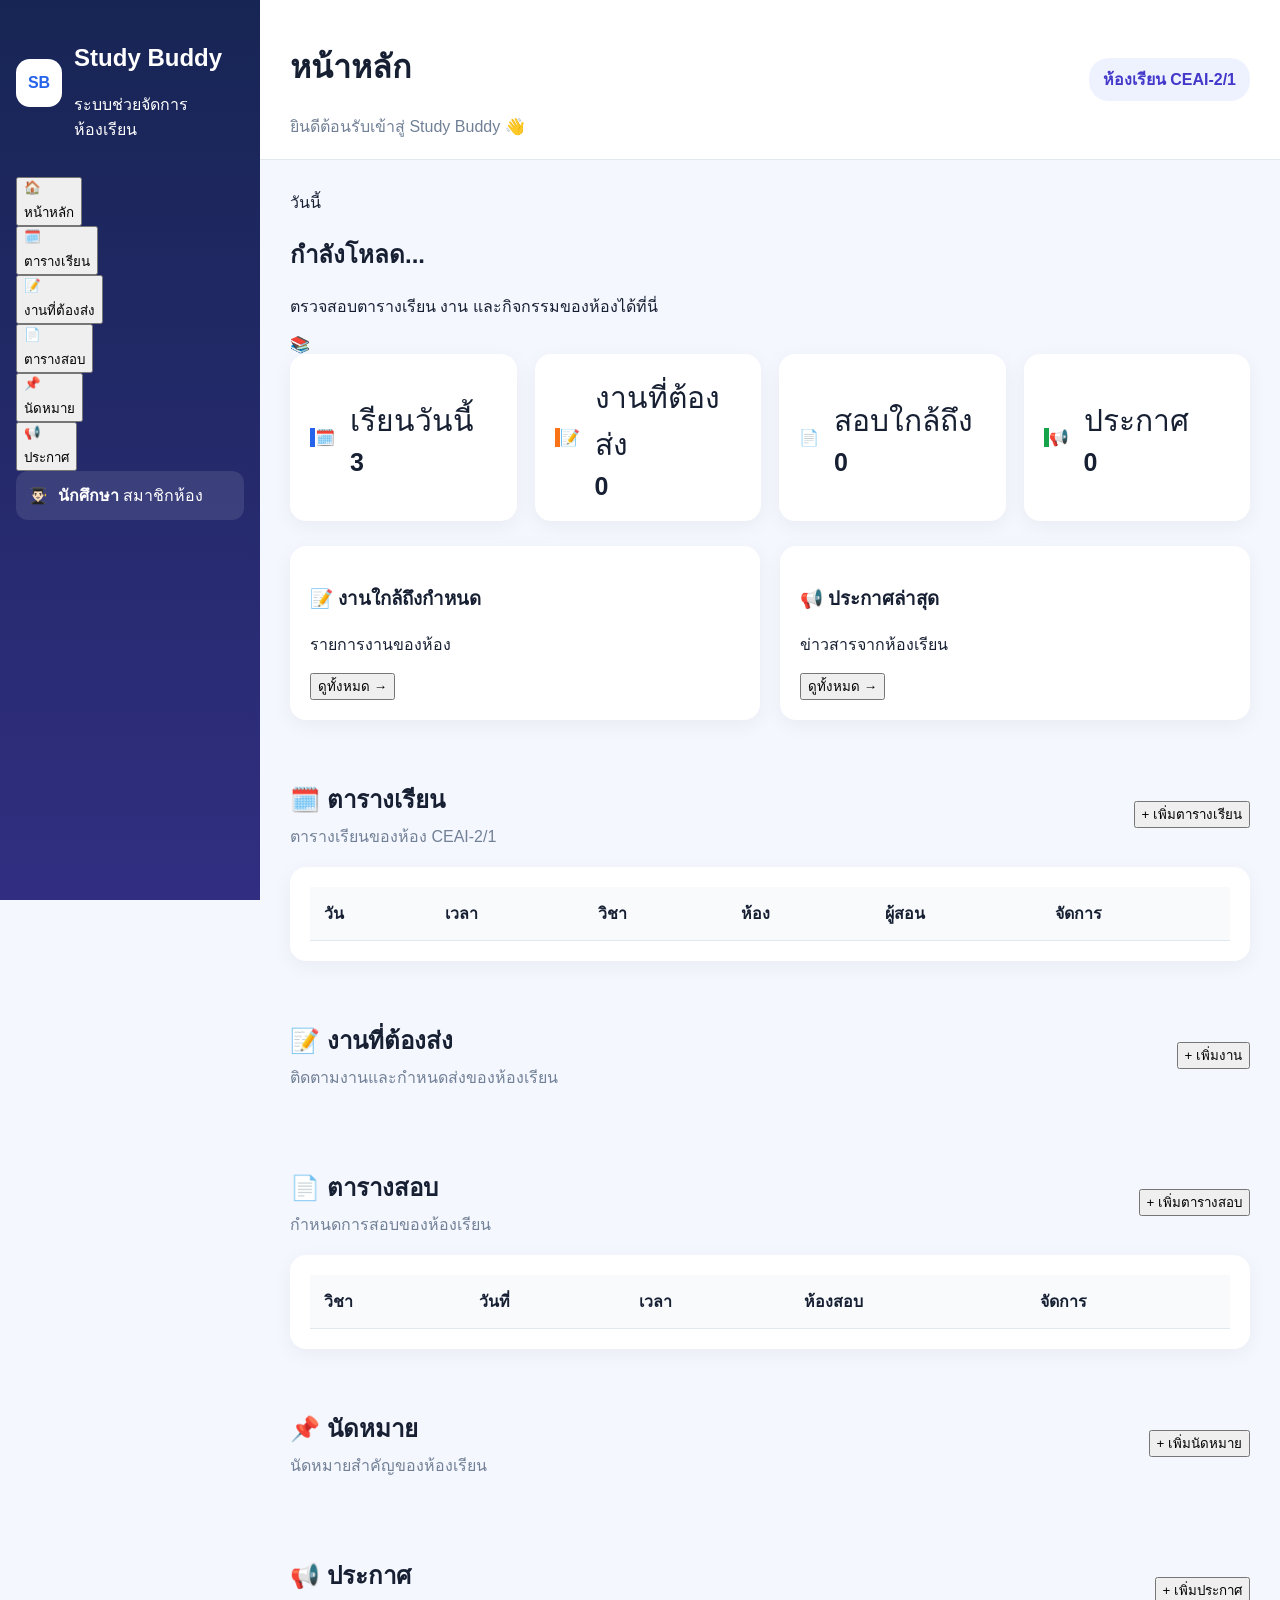
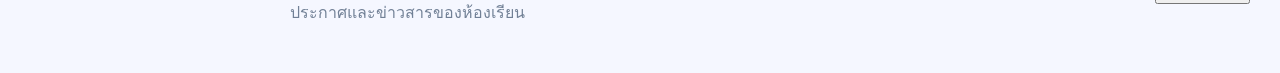
==== commit 94c433a2: "Update index.html" ====
--- a/index.html
+++ b/index.html
@@ -1,164 +1,1102 @@
 <!DOCTYPE html>
 <html lang="th">
 <head>
-<meta charset="UTF-8">
-<title>Study Buddy</title>
+    <meta charset="UTF-8">
+    <meta name="viewport" content="width=device-width, initial-scale=1.0">
+
+    <title>Study Buddy</title>
+
+    <link rel="stylesheet" href="style.css">
 </head>
 
 <body>
 
-<h1>Study Buddy</h1>
-
-<p>ระบบช่วยจัดการห้องเรียน</p>
-
-<hr>
-
-<button onclick="show('home')">หน้าหลัก</button>
-<button onclick="show('schedule')">ตารางเรียน</button>
-<button onclick="show('work')">งานที่ต้องส่ง</button>
-<button onclick="show('exam')">ตารางสอบ</button>
-<button onclick="show('appointment')">นัดหมาย</button>
-<button onclick="show('announcement')">ประกาศ</button>
-
-<hr>
-
-<div id="content">
-
-<h2>หน้าหลัก</h2>
-<p>ยินดีต้อนรับเข้าสู่ Study Buddy</p>
+<div class="app">
+
+    <!-- ================= SIDEBAR ================= -->
+
+    <aside class="sidebar">
+
+        <div class="brand">
+
+            <div class="brand-logo">
+                SB
+            </div>
+
+            <div>
+                <h2>Study Buddy</h2>
+                <span>ระบบช่วยจัดการห้องเรียน</span>
+            </div>
+
+        </div>
+
+
+        <nav class="menu-list">
+
+            <button
+                class="menu active"
+                onclick="showPage('dashboard', this)"
+            >
+                <span>🏠</span>
+                <span>หน้าหลัก</span>
+            </button>
+
+
+            <button
+                class="menu"
+                onclick="showPage('schedule', this)"
+            >
+                <span>🗓️</span>
+                <span>ตารางเรียน</span>
+            </button>
+
+
+            <button
+                class="menu"
+                onclick="showPage('assignment', this)"
+            >
+                <span>📝</span>
+                <span>งานที่ต้องส่ง</span>
+            </button>
+
+
+            <button
+                class="menu"
+                onclick="showPage('exam', this)"
+            >
+                <span>📄</span>
+                <span>ตารางสอบ</span>
+            </button>
+
+
+            <button
+                class="menu"
+                onclick="showPage('appointment', this)"
+            >
+                <span>📌</span>
+                <span>นัดหมาย</span>
+            </button>
+
+
+            <button
+                class="menu"
+                onclick="showPage('announcement', this)"
+            >
+                <span>📢</span>
+                <span>ประกาศ</span>
+            </button>
+
+        </nav>
+
+
+        <div class="user-card">
+
+            <div class="user-avatar">
+                👨🏻‍🎓
+            </div>
+
+            <div>
+
+                <strong>นักศึกษา</strong>
+
+                <span>
+                    สมาชิกห้อง
+                </span>
+
+            </div>
+
+        </div>
+
+    </aside>
+
+
+    <!-- ================= MAIN ================= -->
+
+    <main class="main">
+
+
+        <!-- TOP BAR -->
+
+        <header class="topbar">
+
+            <div>
+
+                <h1 id="pageTitle">
+                    หน้าหลัก
+                </h1>
+
+                <p>
+                    ยินดีต้อนรับเข้าสู่ Study Buddy 👋
+                </p>
+
+            </div>
+
+
+            <div class="room-badge">
+
+                <span>
+                    ห้องเรียน
+                </span>
+
+                <strong>
+                    CEAI-2/1
+                </strong>
+
+            </div>
+
+        </header>
+
+
+        <!-- ================================================= -->
+        <!-- DASHBOARD -->
+        <!-- ================================================= -->
+
+        <section
+            id="dashboard"
+            class="page active"
+        >
+
+
+            <div class="welcome-card">
+
+                <div>
+
+                    <span class="welcome-label">
+                        วันนี้
+                    </span>
+
+                    <h2 id="today">
+                        กำลังโหลด...
+                    </h2>
+
+                    <p>
+                        ตรวจสอบตารางเรียน งาน และกิจกรรมของห้องได้ที่นี่
+                    </p>
+
+                </div>
+
+
+                <div class="welcome-icon">
+                    📚
+                </div>
+
+            </div>
+
+
+            <!-- STAT CARDS -->
+
+            <div class="stats">
+
+
+                <div class="stat-card">
+
+                    <div class="stat-icon blue">
+                        🗓️
+                    </div>
+
+                    <div>
+
+                        <span>
+                            เรียนวันนี้
+                        </span>
+
+                        <strong>
+                            3
+                        </strong>
+
+                    </div>
+
+                </div>
+
+
+                <div class="stat-card">
+
+                    <div class="stat-icon orange">
+                        📝
+                    </div>
+
+                    <div>
+
+                        <span>
+                            งานที่ต้องส่ง
+                        </span>
+
+                        <strong id="assignmentCount">
+                            0
+                        </strong>
+
+                    </div>
+
+                </div>
+
+
+                <div class="stat-card">
+
+                    <div class="stat-icon red">
+                        📄
+                    </div>
+
+                    <div>
+
+                        <span>
+                            สอบใกล้ถึง
+                        </span>
+
+                        <strong id="examCount">
+                            0
+                        </strong>
+
+                    </div>
+
+                </div>
+
+
+                <div class="stat-card">
+
+                    <div class="stat-icon green">
+                        📢
+                    </div>
+
+                    <div>
+
+                        <span>
+                            ประกาศ
+                        </span>
+
+                        <strong id="announcementCount">
+                            0
+                        </strong>
+
+                    </div>
+
+                </div>
+
+
+            </div>
+
+
+            <!-- DASHBOARD GRID -->
+
+            <div class="dashboard-grid">
+
+
+                <!-- งาน -->
+
+                <div class="card">
+
+                    <div class="card-header">
+
+                        <div>
+
+                            <h3>
+                                📝 งานใกล้ถึงกำหนด
+                            </h3>
+
+                            <p>
+                                รายการงานของห้อง
+                            </p>
+
+                        </div>
+
+
+                        <button
+                            class="text-button"
+                            onclick="showPage('assignment')"
+                        >
+                            ดูทั้งหมด →
+                        </button>
+
+                    </div>
+
+
+                    <div
+                        id="dashboardAssignments"
+                        class="dashboard-list"
+                    >
+                    </div>
+
+                </div>
+
+
+                <!-- ประกาศ -->
+
+                <div class="card">
+
+                    <div class="card-header">
+
+                        <div>
+
+                            <h3>
+                                📢 ประกาศล่าสุด
+                            </h3>
+
+                            <p>
+                                ข่าวสารจากห้องเรียน
+                            </p>
+
+                        </div>
+
+
+                        <button
+                            class="text-button"
+                            onclick="showPage('announcement')"
+                        >
+                            ดูทั้งหมด →
+                        </button>
+
+                    </div>
+
+
+                    <div
+                        id="dashboardAnnouncements"
+                        class="dashboard-list"
+                    >
+                    </div>
+
+                </div>
+
+
+            </div>
+
+
+        </section>
+
+
+        <!-- ================================================= -->
+        <!-- SCHEDULE -->
+        <!-- ================================================= -->
+
+        <section
+            id="schedule"
+            class="page"
+        >
+
+
+            <div class="section-head">
+
+                <div>
+
+                    <h2>
+                        🗓️ ตารางเรียน
+                    </h2>
+
+                    <p>
+                        ตารางเรียนของห้อง CEAI-2/1
+                    </p>
+
+                </div>
+
+
+                <button
+                    class="primary-button"
+                    onclick="openModal('scheduleModal')"
+                >
+                    + เพิ่มตารางเรียน
+                </button>
+
+            </div>
+
+
+            <div class="card table-card">
+
+                <div class="table-wrapper">
+
+                    <table>
+
+                        <thead>
+
+                            <tr>
+
+                                <th>
+                                    วัน
+                                </th>
+
+                                <th>
+                                    เวลา
+                                </th>
+
+                                <th>
+                                    วิชา
+                                </th>
+
+                                <th>
+                                    ห้อง
+                                </th>
+
+                                <th>
+                                    ผู้สอน
+                                </th>
+
+                                <th>
+                                    จัดการ
+                                </th>
+
+                            </tr>
+
+                        </thead>
+
+
+                        <tbody id="scheduleTable">
+                        </tbody>
+
+                    </table>
+
+                </div>
+
+            </div>
+
+
+        </section>
+
+
+        <!-- ================================================= -->
+        <!-- ASSIGNMENT -->
+        <!-- ================================================= -->
+
+        <section
+            id="assignment"
+            class="page"
+        >
+
+
+            <div class="section-head">
+
+                <div>
+
+                    <h2>
+                        📝 งานที่ต้องส่ง
+                    </h2>
+
+                    <p>
+                        ติดตามงานและกำหนดส่งของห้องเรียน
+                    </p>
+
+                </div>
+
+
+                <button
+                    class="primary-button"
+                    onclick="openModal('assignmentModal')"
+                >
+                    + เพิ่มงาน
+                </button>
+
+            </div>
+
+
+            <div
+                id="assignmentList"
+                class="content-list"
+            >
+            </div>
+
+
+        </section>
+
+
+        <!-- ================================================= -->
+        <!-- EXAM -->
+        <!-- ================================================= -->
+
+        <section
+            id="exam"
+            class="page"
+        >
+
+
+            <div class="section-head">
+
+                <div>
+
+                    <h2>
+                        📄 ตารางสอบ
+                    </h2>
+
+                    <p>
+                        กำหนดการสอบของห้องเรียน
+                    </p>
+
+                </div>
+
+
+                <button
+                    class="primary-button"
+                    onclick="openModal('examModal')"
+                >
+                    + เพิ่มตารางสอบ
+                </button>
+
+            </div>
+
+
+            <div class="card table-card">
+
+                <div class="table-wrapper">
+
+                    <table>
+
+                        <thead>
+
+                            <tr>
+
+                                <th>
+                                    วิชา
+                                </th>
+
+                                <th>
+                                    วันที่
+                                </th>
+
+                                <th>
+                                    เวลา
+                                </th>
+
+                                <th>
+                                    ห้องสอบ
+                                </th>
+
+                                <th>
+                                    จัดการ
+                                </th>
+
+                            </tr>
+
+                        </thead>
+
+
+                        <tbody id="examTable">
+                        </tbody>
+
+                    </table>
+
+                </div>
+
+            </div>
+
+
+        </section>
+
+
+        <!-- ================================================= -->
+        <!-- APPOINTMENT -->
+        <!-- ================================================= -->
+
+        <section
+            id="appointment"
+            class="page"
+        >
+
+
+            <div class="section-head">
+
+                <div>
+
+                    <h2>
+                        📌 นัดหมาย
+                    </h2>
+
+                    <p>
+                        นัดหมายสำคัญของห้องเรียน
+                    </p>
+
+                </div>
+
+
+                <button
+                    class="primary-button"
+                    onclick="openModal('appointmentModal')"
+                >
+                    + เพิ่มนัดหมาย
+                </button>
+
+            </div>
+
+
+            <div
+                id="appointmentList"
+                class="appointment-list"
+            >
+            </div>
+
+
+        </section>
+
+
+        <!-- ================================================= -->
+        <!-- ANNOUNCEMENT -->
+        <!-- ================================================= -->
+
+        <section
+            id="announcement"
+            class="page"
+        >
+
+
+            <div class="section-head">
+
+                <div>
+
+                    <h2>
+                        📢 ประกาศ
+                    </h2>
+
+                    <p>
+                        ประกาศและข่าวสารของห้องเรียน
+                    </p>
+
+                </div>
+
+
+                <button
+                    class="primary-button"
+                    onclick="openModal('announcementModal')"
+                >
+                    + เพิ่มประกาศ
+                </button>
+
+            </div>
+
+
+            <div
+                id="announcementList"
+                class="content-list"
+            >
+            </div>
+
+
+        </section>
+
+
+    </main>
 
 </div>
 
-<script>
-
-function show(page){
-
-let content = document.getElementById("content");
-
-if(page === "home"){
-
-content.innerHTML = `
-<h2>หน้าหลัก</h2>
-<p>ยินดีต้อนรับเข้าสู่ Study Buddy</p>
-`;
-
-}
-
-if(page === "schedule"){
-
-content.innerHTML = `
-<h2>ตารางเรียน</h2>
-<input id="subject" placeholder="ชื่อวิชา">
-<input id="time" placeholder="เวลา">
-<button onclick="addSchedule()">เพิ่ม</button>
-<div id="list"></div>
-`;
-
-}
-
-if(page === "work"){
-
-content.innerHTML = `
-<h2>งานที่ต้องส่ง</h2>
-<input id="work" placeholder="ชื่องาน">
-<button onclick="addWork()">เพิ่ม</button>
-<div id="list"></div>
-`;
-
-}
-
-if(page === "exam"){
-
-content.innerHTML = `
-<h2>ตารางสอบ</h2>
-<input id="exam" placeholder="วิชาที่สอบ">
-<button onclick="addExam()">เพิ่ม</button>
-<div id="list"></div>
-`;
-
-}
-
-if(page === "appointment"){
-
-content.innerHTML = `
-<h2>นัดหมาย</h2>
-<input id="appointment" placeholder="รายละเอียดนัดหมาย">
-<button onclick="addAppointment()">เพิ่ม</button>
-<div id="list"></div>
-`;
-
-}
-
-if(page === "announcement"){
-
-content.innerHTML = `
-<h2>ประกาศ</h2>
-<input id="announcement" placeholder="ข้อความประกาศ">
-<button onclick="addAnnouncement()">เพิ่ม</button>
-<div id="list"></div>
-`;
-
-}
-
-}
-
-
-function addSchedule(){
-
-let subject=document.getElementById("subject").value;
-let time=document.getElementById("time").value;
-
-document.getElementById("list").innerHTML +=
-"<p>📚 "+subject+" | "+time+
-" <button onclick='this.parentElement.remove()'>ลบ</button></p>";
-
-}
-
-
-function addWork(){
-
-let work=document.getElementById("work").value;
-
-document.getElementById("list").innerHTML +=
-"<p>📝 "+work+
-" <button onclick='this.parentElement.remove()'>ลบ</button></p>";
-
-}
-
-
-function addExam(){
-
-let exam=document.getElementById("exam").value;
-
-document.getElementById("list").innerHTML +=
-"<p>📄 "+exam+
-" <button onclick='this.parentElement.remove()'>ลบ</button></p>";
-
-}
-
-
-function addAppointment(){
-
-let appointment=document.getElementById("appointment").value;
-
-document.getElementById("list").innerHTML +=
-"<p>📌 "+appointment+
-" <button onclick='this.parentElement.remove()'>ลบ</button></p>";
-
-}
-
-
-function addAnnouncement(){
-
-let announcement=document.getElementById("announcement").value;
-
-document.getElementById("list").innerHTML +=
-"<p>📢 "+announcement+
-" <button onclick='this.parentElement.remove()'>ลบ</button></p>";
-
-}
-
-</script>
+
+<!-- ========================================================= -->
+<!-- SCHEDULE MODAL -->
+<!-- ========================================================= -->
+
+<div
+    id="scheduleModal"
+    class="modal"
+
+
+    <div class="modal-box">
+
+
+        <div class="modal-title">
+
+            <h2>
+                เพิ่มตารางเรียน
+            </h2>
+
+            <button
+                onclick="closeModal('scheduleModal')"
+            >
+                ×
+            </button>
+
+        </div>
+
+
+        <label>
+            วัน
+        </label>
+
+        <select id="scheduleDay">
+
+            <option value="จันทร์">
+                จันทร์
+            </option>
+
+            <option value="อังคาร">
+                อังคาร
+            </option>
+
+            <option value="พุธ">
+                พุธ
+            </option>
+
+            <option value="พฤหัสบดี">
+                พฤหัสบดี
+            </option>
+
+            <option value="ศุกร์">
+                ศุกร์
+            </option>
+
+            <option value="เสาร์">
+                เสาร์
+            </option>
+
+            <option value="อาทิตย์">
+                อาทิตย์
+            </option>
+
+        </select>
+
+
+        <label>
+            เวลา
+        </label>
+
+        <input
+            id="scheduleTime"
+            type="text"
+            placeholder="09:00 - 12:00"
+        >
+
+
+        <label>
+            วิชา
+        </label>
+
+        <input
+            id="scheduleSubject"
+            type="text"
+            placeholder="ชื่อวิชา"
+        >
+
+
+        <label>
+            ห้อง
+        </label>
+
+        <input
+            id="scheduleRoom"
+            type="text"
+            placeholder="เช่น CE-301"
+        >
+
+
+        <label>
+            ผู้สอน
+        </label>
+
+        <input
+            id="scheduleTeacher"
+            type="text"
+            placeholder="ชื่อผู้สอน"
+        >
+
+
+        <button
+            class="primary-button full"
+            onclick="addSchedule()"
+        >
+            เพิ่มตารางเรียน
+        </button>
+
+
+    </div>
+
+</div>
+
+
+<!-- ========================================================= -->
+<!-- ASSIGNMENT MODAL -->
+<!-- ========================================================= -->
+
+<div
+    id="assignmentModal"
+    class="modal"
+
+
+    <div class="modal-box">
+
+
+        <div class="modal-title">
+
+            <h2>
+                เพิ่มงาน
+            </h2>
+
+            <button
+                onclick="closeModal('assignmentModal')"
+            >
+                ×
+            </button>
+
+        </div>
+
+
+        <label>
+            ชื่องาน
+        </label>
+
+        <input
+            id="assignmentName"
+            type="text"
+            placeholder="เช่น แบบฝึกหัดวิศวกรรมซอฟต์แวร์"
+        >
+
+
+        <label>
+            รายละเอียด
+        </label>
+
+        <textarea
+            id="assignmentDetail"
+            placeholder="รายละเอียดงาน"
+        ></textarea>
+
+
+        <label>
+            กำหนดส่ง
+        </label>
+
+        <input
+            id="assignmentDate"
+            type="datetime-local"
+        >
+
+
+        <button
+            class="primary-button full"
+            onclick="addAssignment()"
+        >
+            เพิ่มงาน
+        </button>
+
+
+    </div>
+
+</div>
+
+
+<!-- ========================================================= -->
+<!-- EXAM MODAL -->
+<!-- ========================================================= -->
+
+<div
+    id="examModal"
+    class="modal"
+
+
+    <div class="modal-box">
+
+
+        <div class="modal-title">
+
+            <h2>
+                เพิ่มตารางสอบ
+            </h2>
+
+            <button
+                onclick="closeModal('examModal')"
+            >
+                ×
+            </button>
+
+        </div>
+
+
+        <label>
+            วิชา
+        </label>
+
+        <input
+            id="examSubject"
+            type="text"
+            placeholder="ชื่อวิชา"
+        >
+
+
+        <label>
+            วันที่สอบ
+        </label>
+
+        <input
+            id="examDate"
+            type="date"
+        >
+
+
+        <label>
+            เวลา
+        </label>
+
+        <input
+            id="examTime"
+            type="text"
+            placeholder="09:00 - 12:00"
+        >
+
+
+        <label>
+            ห้องสอบ
+        </label>
+
+        <input
+            id="examRoom"
+            type="text"
+            placeholder="เช่น CE-301"
+        >
+
+
+        <button
+            class="primary-button full"
+            onclick="addExam()"
+        >
+            เพิ่มตารางสอบ
+        </button>
+
+
+    </div>
+
+</div>
+
+
+<!-- ========================================================= -->
+<!-- APPOINTMENT MODAL -->
+<!-- ========================================================= -->
+
+<div
+    id="appointmentModal"
+    class="modal"
+
+
+    <div class="modal-box">
+
+
+        <div class="modal-title">
+
+            <h2>
+                เพิ่มนัดหมาย
+            </h2>
+
+            <button
+                onclick="closeModal('appointmentModal')"
+            >
+                ×
+            </button>
+
+        </div>
+
+
+        <label>
+            ชื่อนัดหมาย
+        </label>
+
+        <input
+            id="appointmentName"
+            type="text"
+            placeholder="เช่น ประชุมงานกลุ่ม"
+        >
+
+
+        <label>
+            วันที่
+        </label>
+
+        <input
+            id="appointmentDate"
+            type="date"
+        >
+
+
+        <label>
+            เวลา
+        </label>
+
+        <input
+            id="appointmentTime"
+            type="text"
+            placeholder="13:00"
+        >
+
+
+        <label>
+            สถานที่
+        </label>
+
+        <input
+            id="appointmentRoom"
+            type="text"
+            placeholder="เช่น CE-301"
+        >
+
+
+        <button
+            class="primary-button full"
+            onclick="addAppointment()"
+        >
+            เพิ่มนัดหมาย
+        </button>
+
+
+    </div>
+
+</div>
+
+
+<!-- ========================================================= -->
+<!-- ANNOUNCEMENT MODAL -->
+<!-- ========================================================= -->
+
+<div
+    id="announcementModal"
+    class="modal"
+
+
+    <div class="modal-box">
+
+
+        <div class="modal-title">
+
+            <h2>
+                เพิ่มประกาศ
+            </h2>
+
+            <button
+                onclick="closeModal('announcementModal')"
+            >
+                ×
+            </button>
+
+        </div>
+
+
+        <label>
+            หัวข้อประกาศ
+        </label>
+
+        <input
+            id="announcementTitle"
+            type="text"
+            placeholder="หัวข้อประกาศ"
+        >
+
+
+        <label>
+            รายละเอียด
+        </label>
+
+        <textarea
+            id="announcementDetailInput"
+            placeholder="รายละเอียดประกาศ"
+        ></textarea>
+
+
+        <button
+            class="primary-button full"
+            onclick="addAnnouncement()"
+        >
+            เพิ่มประกาศ
+        </button>
+
+
+    </div>
+
+</div>
+
+
+<!-- ========================================================= -->
+<!-- JAVASCRIPT -->
+<!-- ========================================================= -->
+
+<script src="script.js"></script>
+
 
 </body>
 </html>
--- a/style.css
+++ b/style.css
@@ -0,0 +1,479 @@
+*{
+    box-sizing:border-box;
+}
+
+body{
+    margin:0;
+    font-family:Arial,sans-serif;
+    background:#f5f7ff;
+    color:#172033;
+}
+
+button{
+    font-family:inherit;
+}
+
+.app{
+    display:flex;
+    min-height:100vh;
+}
+
+/* SIDEBAR */
+
+.sidebar{
+    width:260px;
+    background:linear-gradient(180deg,#172554,#312e81);
+    color:white;
+    padding:24px 16px;
+    display:flex;
+    flex-direction:column;
+    position:fixed;
+    left:0;
+    top:0;
+    bottom:0;
+}
+
+.brand{
+    display:flex;
+    align-items:center;
+    gap:12px;
+    margin-bottom:35px;
+}
+
+.brand-logo{
+    width:48px;
+    height:48px;
+    border-radius:14px;
+    background:white;
+    color:#2563eb;
+    display:flex;
+    align-items:center;
+    justify-content:center;
+    font-weight:bold;
+}
+
+.brand b{
+    display:block;
+    font-size:17px;
+}
+
+.brand small{
+    color:#c7d2fe;
+    font-size:11px;
+}
+
+.menu{
+    display:flex;
+    flex-direction:column;
+    gap:7px;
+}
+
+.menu-btn{
+    border:0;
+    background:transparent;
+    color:#dbeafe;
+    text-align:left;
+    padding:13px 15px;
+    border-radius:10px;
+    cursor:pointer;
+    font-size:14px;
+}
+
+.menu-btn:hover,
+.menu-btn.active{
+    background:rgba(255,255,255,.16);
+    color:white;
+}
+
+.sidebar-bottom{
+    margin-top:auto;
+}
+
+.user-card{
+    display:flex;
+    align-items:center;
+    gap:10px;
+    padding:12px;
+    background:rgba(255,255,255,.1);
+    border-radius:12px;
+    margin-bottom:10px;
+}
+
+.avatar{
+    font-size:24px;
+}
+
+.user-card b{
+    display:block;
+}
+
+.user-card small{
+    color:#c7d2fe;
+}
+
+.logout-btn{
+    width:100%;
+    border:0;
+    padding:11px;
+    border-radius:10px;
+    background:#dc2626;
+    color:white;
+    cursor:pointer;
+}
+
+/* MAIN */
+
+.main{
+    margin-left:260px;
+    width:calc(100% - 260px);
+    min-height:100vh;
+}
+
+.topbar{
+    background:white;
+    padding:20px 30px;
+    display:flex;
+    justify-content:space-between;
+    align-items:center;
+    border-bottom:1px solid #e2e8f0;
+}
+
+.topbar h2{
+    margin:0;
+}
+
+.topbar p{
+    margin:5px 0 0;
+    color:#718096;
+}
+
+.room-badge{
+    background:#eef2ff;
+    color:#4338ca;
+    padding:9px 14px;
+    border-radius:20px;
+    font-weight:bold;
+}
+
+/* PAGE */
+
+.page{
+    padding:30px;
+}
+
+.hidden{
+    display:none !important;
+}
+
+/* WELCOME */
+
+.welcome{
+    background:linear-gradient(135deg,#2563eb,#7c3aed);
+    color:white;
+    padding:28px;
+    border-radius:18px;
+    margin-bottom:25px;
+}
+
+.welcome h1{
+    margin:0 0 8px;
+}
+
+.welcome p{
+    margin:0;
+    opacity:.9;
+}
+
+/* STATS */
+
+.stats{
+    display:grid;
+    grid-template-columns:repeat(4,1fr);
+    gap:18px;
+    margin-bottom:25px;
+}
+
+.stat-card{
+    background:white;
+    padding:20px;
+    border-radius:16px;
+    display:flex;
+    gap:15px;
+    align-items:center;
+    box-shadow:0 5px 20px rgba(0,0,0,.05);
+}
+
+.stat-card span{
+    font-size:30px;
+}
+
+.stat-card small{
+    display:block;
+    color:#718096;
+}
+
+.stat-card strong{
+    display:block;
+    font-size:25px;
+    margin-top:4px;
+}
+
+.blue{border-left:5px solid #2563eb}
+.orange{border-left:5px solid #f97316}
+.purple{border-left:5px solid #7c3aed}
+.green{border-left:5px solid #16a34a}
+
+/* CARDS */
+
+.dashboard-grid{
+    display:grid;
+    grid-template-columns:1fr 1fr;
+    gap:20px;
+}
+
+.card,
+.table-card{
+    background:white;
+    border-radius:16px;
+    padding:20px;
+    box-shadow:0 5px 20px rgba(0,0,0,.05);
+}
+
+.section-head{
+    display:flex;
+    justify-content:space-between;
+    align-items:center;
+    margin-bottom:18px;
+}
+
+.section-head h2,
+.section-head h3{
+    margin:0;
+}
+
+.section-head p{
+    margin:5px 0 0;
+    color:#718096;
+}
+
+.primary-btn{
+    border:0;
+    background:#2563eb;
+    color:white;
+    padding:11px 17px;
+    border-radius:9px;
+    cursor:pointer;
+    font-weight:bold;
+}
+
+.primary-btn:hover{
+    background:#1d4ed8;
+}
+
+.full{
+    width:100%;
+    margin-top:10px;
+}
+
+.link-btn{
+    border:0;
+    background:transparent;
+    color:#2563eb;
+    cursor:pointer;
+}
+
+.empty{
+    color:#94a3b8;
+    text-align:center;
+    padding:20px;
+}
+
+/* TABLE */
+
+.table-wrapper{
+    overflow-x:auto;
+}
+
+table{
+    width:100%;
+    border-collapse:collapse;
+}
+
+th,
+td{
+    padding:14px;
+    border-bottom:1px solid #e2e8f0;
+    text-align:left;
+}
+
+th{
+    background:#f8fafc;
+}
+
+/* ITEMS */
+
+.item-grid{
+    display:grid;
+    grid-template-columns:repeat(2,1fr);
+    gap:18px;
+}
+
+.item-card{
+    background:white;
+    padding:20px;
+    border-radius:15px;
+    box-shadow:0 5px 20px rgba(0,0,0,.05);
+    border-left:4px solid #2563eb;
+}
+
+.item-card h3{
+    margin:0 0 8px;
+}
+
+.item-card p{
+    color:#64748b;
+    white-space:pre-wrap;
+}
+
+.item-date{
+    color:#2563eb;
+    font-weight:bold;
+}
+
+.item-actions{
+    margin-top:15px;
+}
+
+.delete-btn{
+    border:0;
+    background:#fee2e2;
+    color:#dc2626;
+    padding:8px 12px;
+    border-radius:8px;
+    cursor:pointer;
+}
+
+.dashboard-item{
+    padding:12px;
+    border-bottom:1px solid #e2e8f0;
+}
+
+.dashboard-item:last-child{
+    border-bottom:0;
+}
+
+/* MODAL */
+
+.modal{
+    display:none;
+    position:fixed;
+    inset:0;
+    background:rgba(15,23,42,.55);
+    align-items:center;
+    justify-content:center;
+    z-index:1000;
+    padding:20px;
+}
+
+.modal.show{
+    display:flex;
+}
+
+.modal-box{
+    width:100%;
+    max-width:480px;
+    background:white;
+    padding:25px;
+    border-radius:18px;
+    box-shadow:0 20px 60px rgba(0,0,0,.25);
+}
+
+.modal-head{
+    display:flex;
+    justify-content:space-between;
+    align-items:center;
+    margin-bottom:20px;
+}
+
+.modal-head h3{
+    margin:0;
+}
+
+.modal-head button{
+    border:0;
+    background:#f1f5f9;
+    width:35px;
+    height:35px;
+    border-radius:50%;
+    font-size:22px;
+    cursor:pointer;
+}
+
+input,
+select,
+textarea{
+    width:100%;
+    padding:12px;
+    border:1px solid #cbd5e1;
+    border-radius:9px;
+    margin-bottom:12px;
+    font-family:inherit;
+    font-size:14px;
+}
+
+textarea{
+    min-height:100px;
+    resize:vertical;
+}
+
+/* MOBILE */
+
+@media(max-width:900px){
+
+    .sidebar{
+        width:210px;
+    }
+
+    .main{
+        margin-left:210px;
+        width:calc(100% - 210px);
+    }
+
+    .stats{
+        grid-template-columns:repeat(2,1fr);
+    }
+
+    .dashboard-grid,
+    .item-grid{
+        grid-template-columns:1fr;
+    }
+}
+
+@media(max-width:650px){
+
+    .sidebar{
+        position:relative;
+        width:100%;
+    }
+
+    .app{
+        display:block;
+    }
+
+    .main{
+        margin-left:0;
+        width:100%;
+    }
+
+    .stats{
+        grid-template-columns:1fr;
+    }
+
+    .topbar{
+        padding:18px;
+    }
+
+    .page{
+        padding:18px;
+    }
+}
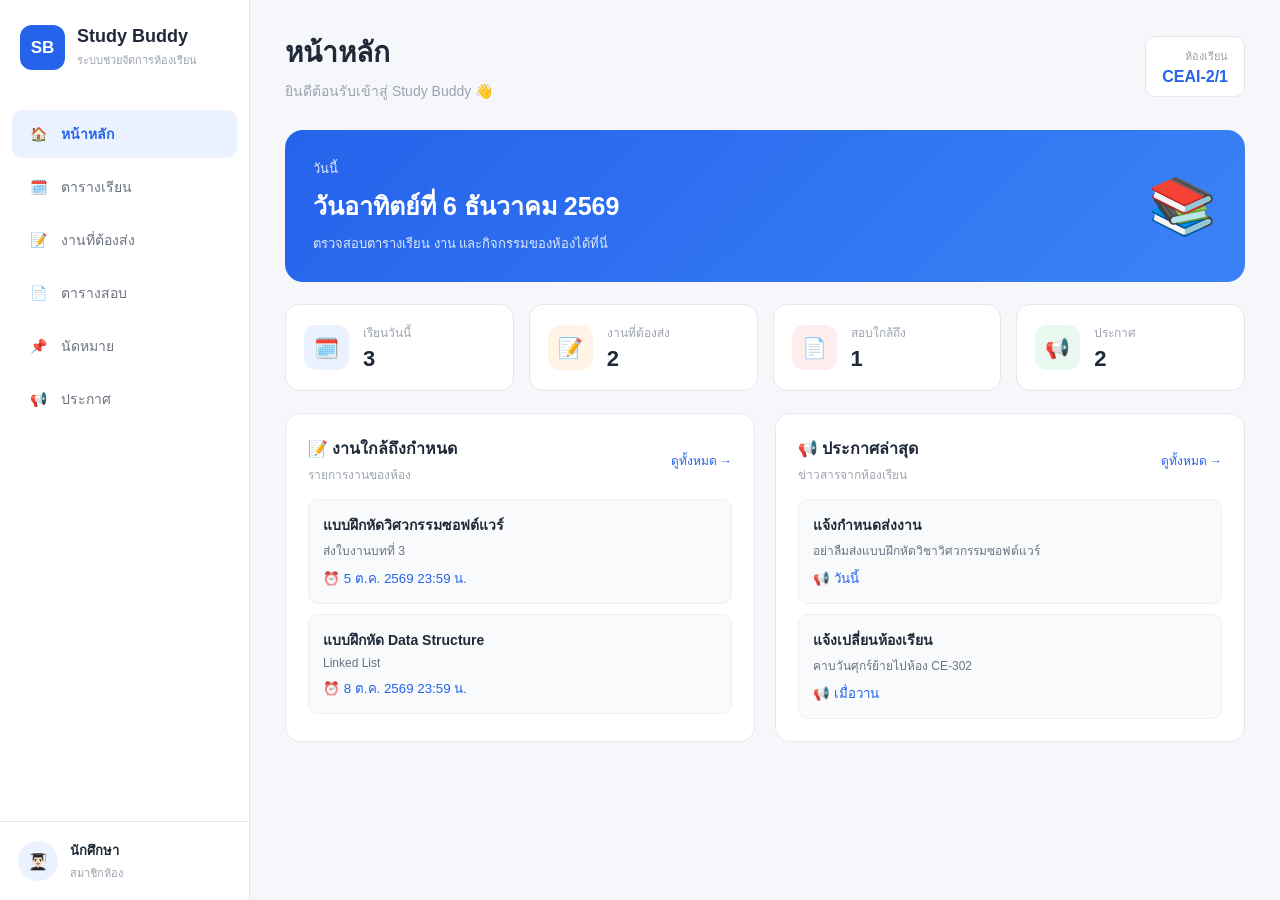
==== commit 0179f655: "Refactor index.html for better structure Refactor HTML structure and improve readability." ====
--- a/index.html
+++ b/index.html
@@ -13,82 +13,58 @@
 
 <div class="app">
 
-    <!-- ================= SIDEBAR ================= -->
-
+    <!-- SIDEBAR -->
     <aside class="sidebar">
 
         <div class="brand">
-
-            <div class="brand-logo">
-                SB
-            </div>
+            <div class="brand-logo">SB</div>
 
             <div>
                 <h2>Study Buddy</h2>
                 <span>ระบบช่วยจัดการห้องเรียน</span>
             </div>
-
         </div>
 
-
         <nav class="menu-list">
 
-            <button
-                class="menu active"
-                onclick="showPage('dashboard', this)"
-            >
+            <button class="menu active"
+                    onclick="showPage('dashboard', this)">
                 <span>🏠</span>
                 <span>หน้าหลัก</span>
             </button>
 
-
-            <button
-                class="menu"
-                onclick="showPage('schedule', this)"
-            >
+            <button class="menu"
+                    onclick="showPage('schedule', this)">
                 <span>🗓️</span>
                 <span>ตารางเรียน</span>
             </button>
 
-
-            <button
-                class="menu"
-                onclick="showPage('assignment', this)"
-            >
+            <button class="menu"
+                    onclick="showPage('assignment', this)">
                 <span>📝</span>
                 <span>งานที่ต้องส่ง</span>
             </button>
 
-
-            <button
-                class="menu"
-                onclick="showPage('exam', this)"
-            >
+            <button class="menu"
+                    onclick="showPage('exam', this)">
                 <span>📄</span>
                 <span>ตารางสอบ</span>
             </button>
 
-
-            <button
-                class="menu"
-                onclick="showPage('appointment', this)"
-            >
+            <button class="menu"
+                    onclick="showPage('appointment', this)">
                 <span>📌</span>
                 <span>นัดหมาย</span>
             </button>
 
-
-            <button
-                class="menu"
-                onclick="showPage('announcement', this)"
-            >
+            <button class="menu"
+                    onclick="showPage('announcement', this)">
                 <span>📢</span>
                 <span>ประกาศ</span>
             </button>
 
         </nav>
 
-
         <div class="user-card">
 
             <div class="user-avatar">
@@ -96,13 +72,8 @@
             </div>
 
             <div>
-
                 <strong>นักศึกษา</strong>
-
-                <span>
-                    สมาชิกห้อง
-                </span>
-
+                <span>สมาชิกห้อง</span>
             </div>
 
         </div>
@@ -110,57 +81,35 @@
     </aside>
 
 
-    <!-- ================= MAIN ================= -->
-
+    <!-- MAIN -->
     <main class="main">
 
-
-        <!-- TOP BAR -->
-
+        <!-- TOP -->
         <header class="topbar">
 
             <div>
-
-                <h1 id="pageTitle">
-                    หน้าหลัก
-                </h1>
+                <h1 id="pageTitle">หน้าหลัก</h1>
 
                 <p>
                     ยินดีต้อนรับเข้าสู่ Study Buddy 👋
                 </p>
-
-            </div>
-
+            </div>
 
             <div class="room-badge">
-
-                <span>
-                    ห้องเรียน
-                </span>
-
-                <strong>
-                    CEAI-2/1
-                </strong>
-
+                <span>ห้องเรียน</span>
+                <strong>CEAI-2/1</strong>
             </div>
 
         </header>
 
 
-        <!-- ================================================= -->
-        <!-- DASHBOARD -->
-        <!-- ================================================= -->
-
-        <section
-            id="dashboard"
-            class="page active"
-        >
-
+        <!-- ================= DASHBOARD ================= -->
+
+        <section id="dashboard" class="page active">
 
             <div class="welcome-card">
 
                 <div>
-
                     <span class="welcome-label">
                         วันนี้
                     </span>
@@ -172,9 +121,7 @@
                     <p>
                         ตรวจสอบตารางเรียน งาน และกิจกรรมของห้องได้ที่นี่
                     </p>
-
-                </div>
-
+                </div>
 
                 <div class="welcome-icon">
                     📚
@@ -183,10 +130,9 @@
             </div>
 
 
-            <!-- STAT CARDS -->
+            <!-- STAT -->
 
             <div class="stats">
-
 
                 <div class="stat-card">
 
@@ -195,15 +141,8 @@
                     </div>
 
                     <div>
-
-                        <span>
-                            เรียนวันนี้
-                        </span>
-
-                        <strong>
-                            3
-                        </strong>
-
+                        <span>เรียนวันนี้</span>
+                        <strong>3</strong>
                     </div>
 
                 </div>
@@ -216,15 +155,8 @@
                     </div>
 
                     <div>
-
-                        <span>
-                            งานที่ต้องส่ง
-                        </span>
-
-                        <strong id="assignmentCount">
-                            0
-                        </strong>
-
+                        <span>งานที่ต้องส่ง</span>
+                        <strong id="assignmentCount">0</strong>
                     </div>
 
                 </div>
@@ -237,15 +169,8 @@
                     </div>
 
                     <div>
-
-                        <span>
-                            สอบใกล้ถึง
-                        </span>
-
-                        <strong id="examCount">
-                            0
-                        </strong>
-
+                        <span>สอบใกล้ถึง</span>
+                        <strong id="examCount">0</strong>
                     </div>
 
                 </div>
@@ -258,139 +183,89 @@
                     </div>
 
                     <div>
-
-                        <span>
-                            ประกาศ
-                        </span>
-
-                        <strong id="announcementCount">
-                            0
-                        </strong>
-
-                    </div>
-
-                </div>
-
-
-            </div>
-
-
-            <!-- DASHBOARD GRID -->
+                        <span>ประกาศ</span>
+                        <strong id="announcementCount">0</strong>
+                    </div>
+
+                </div>
+
+            </div>
+
+
+            <!-- TWO COLUMNS -->
 
             <div class="dashboard-grid">
 
-
-                <!-- งาน -->
+                <!-- ASSIGNMENTS -->
 
                 <div class="card">
 
                     <div class="card-header">
 
                         <div>
-
-                            <h3>
-                                📝 งานใกล้ถึงกำหนด
-                            </h3>
-
-                            <p>
-                                รายการงานของห้อง
-                            </p>
-
+                            <h3>📝 งานใกล้ถึงกำหนด</h3>
+                            <p>รายการงานของห้อง</p>
                         </div>
-
 
                         <button
                             class="text-button"
-                            onclick="showPage('assignment')"
-                        >
+                            onclick="showPage('assignment')">
                             ดูทั้งหมด →
                         </button>
 
                     </div>
 
-
-                    <div
-                        id="dashboardAssignments"
-                        class="dashboard-list"
-                    >
-                    </div>
-
-                </div>
-
-
-                <!-- ประกาศ -->
+                    <div id="dashboardAssignments"
+                         class="dashboard-list">
+                    </div>
+
+                </div>
+
+
+                <!-- ANNOUNCEMENT -->
 
                 <div class="card">
 
                     <div class="card-header">
 
                         <div>
-
-                            <h3>
-                                📢 ประกาศล่าสุด
-                            </h3>
-
-                            <p>
-                                ข่าวสารจากห้องเรียน
-                            </p>
-
+                            <h3>📢 ประกาศล่าสุด</h3>
+                            <p>ข่าวสารจากห้องเรียน</p>
                         </div>
-
 
                         <button
                             class="text-button"
-                            onclick="showPage('announcement')"
-                        >
+                            onclick="showPage('announcement')">
                             ดูทั้งหมด →
                         </button>
 
                     </div>
 
-
-                    <div
-                        id="dashboardAnnouncements"
-                        class="dashboard-list"
-                    >
-                    </div>
-
-                </div>
-
-
-            </div>
-
+                    <div id="dashboardAnnouncements"
+                         class="dashboard-list">
+                    </div>
+
+                </div>
+
+            </div>
 
         </section>
 
 
-        <!-- ================================================= -->
-        <!-- SCHEDULE -->
-        <!-- ================================================= -->
-
-        <section
-            id="schedule"
-            class="page"
-        >
-
+        <!-- ================= SCHEDULE ================= -->
+
+        <section id="schedule" class="page">
 
             <div class="section-head">
 
                 <div>
-
-                    <h2>
-                        🗓️ ตารางเรียน
-                    </h2>
-
-                    <p>
-                        ตารางเรียนของห้อง CEAI-2/1
-                    </p>
-
-                </div>
-
+                    <h2>🗓️ ตารางเรียน</h2>
+                    <p>ตารางเรียนของห้อง CEAI-2/1</p>
+                </div>
 
                 <button
                     class="primary-button"
-                    onclick="openModal('scheduleModal')"
-                >
+                    onclick="openModal('scheduleModal')">
                     + เพิ่มตารางเรียน
                 </button>
 
@@ -406,38 +281,17 @@
                         <thead>
 
                             <tr>
-
-                                <th>
-                                    วัน
-                                </th>
-
-                                <th>
-                                    เวลา
-                                </th>
-
-                                <th>
-                                    วิชา
-                                </th>
-
-                                <th>
-                                    ห้อง
-                                </th>
-
-                                <th>
-                                    ผู้สอน
-                                </th>
-
-                                <th>
-                                    จัดการ
-                                </th>
-
+                                <th>วัน</th>
+                                <th>เวลา</th>
+                                <th>วิชา</th>
+                                <th>ห้อง</th>
+                                <th>ผู้สอน</th>
+                                <th>จัดการ</th>
                             </tr>
 
                         </thead>
 
-
-                        <tbody id="scheduleTable">
-                        </tbody>
+                        <tbody id="scheduleTable"></tbody>
 
                     </table>
 
@@ -445,84 +299,50 @@
 
             </div>
 
-
         </section>
 
 
-        <!-- ================================================= -->
-        <!-- ASSIGNMENT -->
-        <!-- ================================================= -->
-
-        <section
-            id="assignment"
-            class="page"
-        >
-
+        <!-- ================= ASSIGNMENT ================= -->
+
+        <section id="assignment" class="page">
 
             <div class="section-head">
 
                 <div>
-
-                    <h2>
-                        📝 งานที่ต้องส่ง
-                    </h2>
-
-                    <p>
-                        ติดตามงานและกำหนดส่งของห้องเรียน
-                    </p>
-
-                </div>
-
+                    <h2>📝 งานที่ต้องส่ง</h2>
+                    <p>ติดตามงานและกำหนดส่งของห้องเรียน</p>
+                </div>
 
                 <button
                     class="primary-button"
-                    onclick="openModal('assignmentModal')"
-                >
+                    onclick="openModal('assignmentModal')">
                     + เพิ่มงาน
                 </button>
 
             </div>
 
 
-            <div
-                id="assignmentList"
-                class="content-list"
-            >
-            </div>
-
+            <div id="assignmentList"
+                 class="content-list">
+            </div>
 
         </section>
 
 
-        <!-- ================================================= -->
-        <!-- EXAM -->
-        <!-- ================================================= -->
-
-        <section
-            id="exam"
-            class="page"
-        >
-
+        <!-- ================= EXAM ================= -->
+
+        <section id="exam" class="page">
 
             <div class="section-head">
 
                 <div>
-
-                    <h2>
-                        📄 ตารางสอบ
-                    </h2>
-
-                    <p>
-                        กำหนดการสอบของห้องเรียน
-                    </p>
-
-                </div>
-
+                    <h2>📄 ตารางสอบ</h2>
+                    <p>กำหนดการสอบของห้องเรียน</p>
+                </div>
 
                 <button
                     class="primary-button"
-                    onclick="openModal('examModal')"
-                >
+                    onclick="openModal('examModal')">
                     + เพิ่มตารางสอบ
                 </button>
 
@@ -538,34 +358,16 @@
                         <thead>
 
                             <tr>
-
-                                <th>
-                                    วิชา
-                                </th>
-
-                                <th>
-                                    วันที่
-                                </th>
-
-                                <th>
-                                    เวลา
-                                </th>
-
-                                <th>
-                                    ห้องสอบ
-                                </th>
-
-                                <th>
-                                    จัดการ
-                                </th>
-
+                                <th>วิชา</th>
+                                <th>วันที่</th>
+                                <th>เวลา</th>
+                                <th>ห้องสอบ</th>
+                                <th>จัดการ</th>
                             </tr>
 
                         </thead>
 
-
-                        <tbody id="examTable">
-                        </tbody>
+                        <tbody id="examTable"></tbody>
 
                     </table>
 
@@ -573,172 +375,102 @@
 
             </div>
 
-
         </section>
 
 
-        <!-- ================================================= -->
-        <!-- APPOINTMENT -->
-        <!-- ================================================= -->
-
-        <section
-            id="appointment"
-            class="page"
-        >
-
+        <!-- ================= APPOINTMENT ================= -->
+
+        <section id="appointment" class="page">
 
             <div class="section-head">
 
                 <div>
-
-                    <h2>
-                        📌 นัดหมาย
-                    </h2>
-
-                    <p>
-                        นัดหมายสำคัญของห้องเรียน
-                    </p>
-
-                </div>
-
+                    <h2>📌 นัดหมาย</h2>
+                    <p>นัดหมายสำคัญของห้องเรียน</p>
+                </div>
 
                 <button
                     class="primary-button"
-                    onclick="openModal('appointmentModal')"
-                >
+                    onclick="openModal('appointmentModal')">
                     + เพิ่มนัดหมาย
                 </button>
 
             </div>
 
 
-            <div
-                id="appointmentList"
-                class="appointment-list"
-            >
-            </div>
-
+            <div id="appointmentList"
+                 class="appointment-list">
+            </div>
 
         </section>
 
 
-        <!-- ================================================= -->
-        <!-- ANNOUNCEMENT -->
-        <!-- ================================================= -->
-
-        <section
-            id="announcement"
-            class="page"
-        >
-
+        <!-- ================= ANNOUNCEMENT ================= -->
+
+        <section id="announcement" class="page">
 
             <div class="section-head">
 
                 <div>
-
-                    <h2>
-                        📢 ประกาศ
-                    </h2>
-
-                    <p>
-                        ประกาศและข่าวสารของห้องเรียน
-                    </p>
-
-                </div>
-
+                    <h2>📢 ประกาศ</h2>
+                    <p>ประกาศและข่าวสารของห้องเรียน</p>
+                </div>
 
                 <button
                     class="primary-button"
-                    onclick="openModal('announcementModal')"
-                >
+                    onclick="openModal('announcementModal')">
                     + เพิ่มประกาศ
                 </button>
 
             </div>
 
 
-            <div
-                id="announcementList"
-                class="content-list"
-            >
-            </div>
-
+            <div id="announcementList"
+                 class="content-list">
+            </div>
 
         </section>
 
-
     </main>
 
 </div>
 
 
-<!-- ========================================================= -->
+<!-- ================================================= -->
 <!-- SCHEDULE MODAL -->
-<!-- ========================================================= -->
-
-<div
-    id="scheduleModal"
-    class="modal"
-
+<!-- ================================================= -->
+
+<div id="scheduleModal" class="modal">
 
     <div class="modal-box">
 
-
         <div class="modal-title">
 
-            <h2>
-                เพิ่มตารางเรียน
-            </h2>
-
-            <button
-                onclick="closeModal('scheduleModal')"
-            >
+            <h2>เพิ่มตารางเรียน</h2>
+
+            <button onclick="closeModal('scheduleModal')">
                 ×
             </button>
 
         </div>
 
 
-        <label>
-            วัน
-        </label>
+        <label>วัน</label>
 
         <select id="scheduleDay">
 
-            <option value="จันทร์">
-                จันทร์
-            </option>
-
-            <option value="อังคาร">
-                อังคาร
-            </option>
-
-            <option value="พุธ">
-                พุธ
-            </option>
-
-            <option value="พฤหัสบดี">
-                พฤหัสบดี
-            </option>
-
-            <option value="ศุกร์">
-                ศุกร์
-            </option>
-
-            <option value="เสาร์">
-                เสาร์
-            </option>
-
-            <option value="อาทิตย์">
-                อาทิตย์
-            </option>
+            <option value="จันทร์">จันทร์</option>
+            <option value="อังคาร">อังคาร</option>
+            <option value="พุธ">พุธ</option>
+            <option value="พฤหัสบดี">พฤหัสบดี</option>
+            <option value="ศุกร์">ศุกร์</option>
+            <option value="เสาร์">เสาร์</option>
+            <option value="อาทิตย์">อาทิตย์</option>
 
         </select>
 
 
-        <label>
-            เวลา
-        </label>
+        <label>เวลา</label>
 
         <input
             id="scheduleTime"
@@ -747,9 +479,7 @@
         >
 
 
-        <label>
-            วิชา
-        </label>
+        <label>วิชา</label>
 
         <input
             id="scheduleSubject"
@@ -758,9 +488,7 @@
         >
 
 
-        <label>
-            ห้อง
-        </label>
+        <label>ห้อง</label>
 
         <input
             id="scheduleRoom"
@@ -769,9 +497,7 @@
         >
 
 
-        <label>
-            ผู้สอน
-        </label>
+        <label>ผู้สอน</label>
 
         <input
             id="scheduleTeacher"
@@ -782,47 +508,35 @@
 
         <button
             class="primary-button full"
-            onclick="addSchedule()"
-        >
+            onclick="addSchedule()">
             เพิ่มตารางเรียน
         </button>
 
-
     </div>
 
 </div>
 
 
-<!-- ========================================================= -->
+<!-- ================================================= -->
 <!-- ASSIGNMENT MODAL -->
-<!-- ========================================================= -->
-
-<div
-    id="assignmentModal"
-    class="modal"
-
+<!-- ================================================= -->
+
+<div id="assignmentModal" class="modal">
 
     <div class="modal-box">
 
-
         <div class="modal-title">
 
-            <h2>
-                เพิ่มงาน
-            </h2>
-
-            <button
-                onclick="closeModal('assignmentModal')"
-            >
+            <h2>เพิ่มงาน</h2>
+
+            <button onclick="closeModal('assignmentModal')">
                 ×
             </button>
 
         </div>
 
 
-        <label>
-            ชื่องาน
-        </label>
+        <label>ชื่องาน</label>
 
         <input
             id="assignmentName"
@@ -831,19 +545,15 @@
         >
 
 
-        <label>
-            รายละเอียด
-        </label>
+        <label>รายละเอียด</label>
 
         <textarea
             id="assignmentDetail"
-            placeholder="รายละเอียดงาน"
-        ></textarea>
-
-
-        <label>
-            กำหนดส่ง
-        </label>
+            placeholder="รายละเอียดงาน">
+        </textarea>
+
+
+        <label>กำหนดส่ง</label>
 
         <input
             id="assignmentDate"
@@ -853,47 +563,35 @@
 
         <button
             class="primary-button full"
-            onclick="addAssignment()"
-        >
+            onclick="addAssignment()">
             เพิ่มงาน
         </button>
 
-
     </div>
 
 </div>
 
 
-<!-- ========================================================= -->
+<!-- ================================================= -->
 <!-- EXAM MODAL -->
-<!-- ========================================================= -->
-
-<div
-    id="examModal"
-    class="modal"
-
+<!-- ================================================= -->
+
+<div id="examModal" class="modal">
 
     <div class="modal-box">
 
-
         <div class="modal-title">
 
-            <h2>
-                เพิ่มตารางสอบ
-            </h2>
-
-            <button
-                onclick="closeModal('examModal')"
-            >
+            <h2>เพิ่มตารางสอบ</h2>
+
+            <button onclick="closeModal('examModal')">
                 ×
             </button>
 
         </div>
 
 
-        <label>
-            วิชา
-        </label>
+        <label>วิชา</label>
 
         <input
             id="examSubject"
@@ -902,9 +600,7 @@
         >
 
 
-        <label>
-            วันที่สอบ
-        </label>
+        <label>วันที่สอบ</label>
 
         <input
             id="examDate"
@@ -912,9 +608,7 @@
         >
 
 
-        <label>
-            เวลา
-        </label>
+        <label>เวลา</label>
 
         <input
             id="examTime"
@@ -923,9 +617,7 @@
         >
 
 
-        <label>
-            ห้องสอบ
-        </label>
+        <label>ห้องสอบ</label>
 
         <input
             id="examRoom"
@@ -936,47 +628,35 @@
 
         <button
             class="primary-button full"
-            onclick="addExam()"
-        >
+            onclick="addExam()">
             เพิ่มตารางสอบ
         </button>
 
-
     </div>
 
 </div>
 
 
-<!-- ========================================================= -->
+<!-- ================================================= -->
 <!-- APPOINTMENT MODAL -->
-<!-- ========================================================= -->
-
-<div
-    id="appointmentModal"
-    class="modal"
-
+<!-- ================================================= -->
+
+<div id="appointmentModal" class="modal">
 
     <div class="modal-box">
 
-
         <div class="modal-title">
 
-            <h2>
-                เพิ่มนัดหมาย
-            </h2>
-
-            <button
-                onclick="closeModal('appointmentModal')"
-            >
+            <h2>เพิ่มนัดหมาย</h2>
+
+            <button onclick="closeModal('appointmentModal')">
                 ×
             </button>
 
         </div>
 
 
-        <label>
-            ชื่อนัดหมาย
-        </label>
+        <label>ชื่อนัดหมาย</label>
 
         <input
             id="appointmentName"
@@ -985,9 +665,7 @@
         >
 
 
-        <label>
-            วันที่
-        </label>
+        <label>วันที่</label>
 
         <input
             id="appointmentDate"
@@ -995,9 +673,7 @@
         >
 
 
-        <label>
-            เวลา
-        </label>
+        <label>เวลา</label>
 
         <input
             id="appointmentTime"
@@ -1006,9 +682,7 @@
         >
 
 
-        <label>
-            สถานที่
-        </label>
+        <label>สถานที่</label>
 
         <input
             id="appointmentRoom"
@@ -1019,47 +693,35 @@
 
         <button
             class="primary-button full"
-            onclick="addAppointment()"
-        >
+            onclick="addAppointment()">
             เพิ่มนัดหมาย
         </button>
 
-
     </div>
 
 </div>
 
 
-<!-- ========================================================= -->
+<!-- ================================================= -->
 <!-- ANNOUNCEMENT MODAL -->
-<!-- ========================================================= -->
-
-<div
-    id="announcementModal"
-    class="modal"
-
+<!-- ================================================= -->
+
+<div id="announcementModal" class="modal">
 
     <div class="modal-box">
 
-
         <div class="modal-title">
 
-            <h2>
-                เพิ่มประกาศ
-            </h2>
-
-            <button
-                onclick="closeModal('announcementModal')"
-            >
+            <h2>เพิ่มประกาศ</h2>
+
+            <button onclick="closeModal('announcementModal')">
                 ×
             </button>
 
         </div>
 
 
-        <label>
-            หัวข้อประกาศ
-        </label>
+        <label>หัวข้อประกาศ</label>
 
         <input
             id="announcementTitle"
@@ -1068,35 +730,27 @@
         >
 
 
-        <label>
-            รายละเอียด
-        </label>
+        <label>รายละเอียด</label>
 
         <textarea
             id="announcementDetailInput"
-            placeholder="รายละเอียดประกาศ"
-        ></textarea>
+            placeholder="รายละเอียดประกาศ">
+        </textarea>
 
 
         <button
             class="primary-button full"
-            onclick="addAnnouncement()"
-        >
+            onclick="addAnnouncement()">
             เพิ่มประกาศ
         </button>
 
-
     </div>
 
 </div>
 
 
-<!-- ========================================================= -->
-<!-- JAVASCRIPT -->
-<!-- ========================================================= -->
-
+<!-- JS -->
 <script src="script.js"></script>
-
 
 </body>
 </html>
--- a/style.css
+++ b/style.css
@@ -1,479 +1,747 @@
-*{
-    box-sizing:border-box;
-}
-
-body{
-    margin:0;
-    font-family:Arial,sans-serif;
-    background:#f5f7ff;
-    color:#172033;
-}
-
-button{
-    font-family:inherit;
-}
-
-.app{
-    display:flex;
-    min-height:100vh;
-}
-
-/* SIDEBAR */
-
-.sidebar{
-    width:260px;
-    background:linear-gradient(180deg,#172554,#312e81);
-    color:white;
-    padding:24px 16px;
-    display:flex;
-    flex-direction:column;
-    position:fixed;
-    left:0;
-    top:0;
-    bottom:0;
-}
-
-.brand{
-    display:flex;
-    align-items:center;
-    gap:12px;
-    margin-bottom:35px;
-}
-
-.brand-logo{
-    width:48px;
-    height:48px;
-    border-radius:14px;
-    background:white;
-    color:#2563eb;
-    display:flex;
-    align-items:center;
-    justify-content:center;
-    font-weight:bold;
-}
-
-.brand b{
-    display:block;
-    font-size:17px;
-}
-
-.brand small{
-    color:#c7d2fe;
-    font-size:11px;
-}
-
-.menu{
-    display:flex;
-    flex-direction:column;
-    gap:7px;
-}
-
-.menu-btn{
-    border:0;
-    background:transparent;
-    color:#dbeafe;
-    text-align:left;
-    padding:13px 15px;
-    border-radius:10px;
-    cursor:pointer;
-    font-size:14px;
-}
-
-.menu-btn:hover,
-.menu-btn.active{
-    background:rgba(255,255,255,.16);
-    color:white;
-}
-
-.sidebar-bottom{
-    margin-top:auto;
-}
-
-.user-card{
-    display:flex;
-    align-items:center;
-    gap:10px;
-    padding:12px;
-    background:rgba(255,255,255,.1);
-    border-radius:12px;
-    margin-bottom:10px;
-}
-
-.avatar{
-    font-size:24px;
-}
-
-.user-card b{
-    display:block;
-}
-
-.user-card small{
-    color:#c7d2fe;
-}
-
-.logout-btn{
-    width:100%;
-    border:0;
-    padding:11px;
-    border-radius:10px;
-    background:#dc2626;
-    color:white;
-    cursor:pointer;
-}
-
-/* MAIN */
-
-.main{
-    margin-left:260px;
-    width:calc(100% - 260px);
-    min-height:100vh;
-}
-
-.topbar{
-    background:white;
-    padding:20px 30px;
-    display:flex;
-    justify-content:space-between;
-    align-items:center;
-    border-bottom:1px solid #e2e8f0;
-}
-
-.topbar h2{
-    margin:0;
-}
-
-.topbar p{
-    margin:5px 0 0;
-    color:#718096;
-}
-
-.room-badge{
-    background:#eef2ff;
-    color:#4338ca;
-    padding:9px 14px;
-    border-radius:20px;
-    font-weight:bold;
-}
-
-/* PAGE */
-
-.page{
-    padding:30px;
-}
-
-.hidden{
-    display:none !important;
-}
-
-/* WELCOME */
-
-.welcome{
-    background:linear-gradient(135deg,#2563eb,#7c3aed);
-    color:white;
-    padding:28px;
-    border-radius:18px;
-    margin-bottom:25px;
-}
-
-.welcome h1{
-    margin:0 0 8px;
-}
-
-.welcome p{
-    margin:0;
-    opacity:.9;
-}
-
-/* STATS */
-
-.stats{
-    display:grid;
-    grid-template-columns:repeat(4,1fr);
-    gap:18px;
-    margin-bottom:25px;
-}
-
-.stat-card{
-    background:white;
-    padding:20px;
-    border-radius:16px;
-    display:flex;
-    gap:15px;
-    align-items:center;
-    box-shadow:0 5px 20px rgba(0,0,0,.05);
-}
-
-.stat-card span{
-    font-size:30px;
-}
-
-.stat-card small{
-    display:block;
-    color:#718096;
-}
-
-.stat-card strong{
-    display:block;
-    font-size:25px;
-    margin-top:4px;
-}
-
-.blue{border-left:5px solid #2563eb}
-.orange{border-left:5px solid #f97316}
-.purple{border-left:5px solid #7c3aed}
-.green{border-left:5px solid #16a34a}
-
-/* CARDS */
-
-.dashboard-grid{
-    display:grid;
-    grid-template-columns:1fr 1fr;
-    gap:20px;
-}
-
-.card,
-.table-card{
-    background:white;
-    border-radius:16px;
-    padding:20px;
-    box-shadow:0 5px 20px rgba(0,0,0,.05);
-}
-
-.section-head{
-    display:flex;
-    justify-content:space-between;
-    align-items:center;
-    margin-bottom:18px;
-}
-
-.section-head h2,
-.section-head h3{
-    margin:0;
-}
-
-.section-head p{
-    margin:5px 0 0;
-    color:#718096;
-}
-
-.primary-btn{
-    border:0;
-    background:#2563eb;
-    color:white;
-    padding:11px 17px;
-    border-radius:9px;
-    cursor:pointer;
-    font-weight:bold;
-}
-
-.primary-btn:hover{
-    background:#1d4ed8;
-}
-
-.full{
-    width:100%;
-    margin-top:10px;
-}
-
-.link-btn{
-    border:0;
-    background:transparent;
-    color:#2563eb;
-    cursor:pointer;
-}
-
-.empty{
-    color:#94a3b8;
-    text-align:center;
-    padding:20px;
-}
-
-/* TABLE */
-
-.table-wrapper{
-    overflow-x:auto;
-}
-
-table{
-    width:100%;
-    border-collapse:collapse;
-}
-
-th,
-td{
-    padding:14px;
-    border-bottom:1px solid #e2e8f0;
-    text-align:left;
-}
-
-th{
-    background:#f8fafc;
-}
-
-/* ITEMS */
-
-.item-grid{
-    display:grid;
-    grid-template-columns:repeat(2,1fr);
-    gap:18px;
-}
-
-.item-card{
-    background:white;
-    padding:20px;
-    border-radius:15px;
-    box-shadow:0 5px 20px rgba(0,0,0,.05);
-    border-left:4px solid #2563eb;
-}
-
-.item-card h3{
-    margin:0 0 8px;
-}
-
-.item-card p{
-    color:#64748b;
-    white-space:pre-wrap;
-}
-
-.item-date{
-    color:#2563eb;
-    font-weight:bold;
-}
-
-.item-actions{
-    margin-top:15px;
-}
-
-.delete-btn{
-    border:0;
-    background:#fee2e2;
-    color:#dc2626;
-    padding:8px 12px;
-    border-radius:8px;
-    cursor:pointer;
-}
-
-.dashboard-item{
-    padding:12px;
-    border-bottom:1px solid #e2e8f0;
-}
-
-.dashboard-item:last-child{
-    border-bottom:0;
-}
-
-/* MODAL */
-
-.modal{
-    display:none;
-    position:fixed;
-    inset:0;
-    background:rgba(15,23,42,.55);
-    align-items:center;
-    justify-content:center;
-    z-index:1000;
-    padding:20px;
-}
-
-.modal.show{
-    display:flex;
-}
-
-.modal-box{
-    width:100%;
-    max-width:480px;
-    background:white;
-    padding:25px;
-    border-radius:18px;
-    box-shadow:0 20px 60px rgba(0,0,0,.25);
-}
-
-.modal-head{
-    display:flex;
-    justify-content:space-between;
-    align-items:center;
-    margin-bottom:20px;
-}
-
-.modal-head h3{
-    margin:0;
-}
-
-.modal-head button{
-    border:0;
-    background:#f1f5f9;
-    width:35px;
-    height:35px;
-    border-radius:50%;
-    font-size:22px;
-    cursor:pointer;
-}
-
+* {
+    box-sizing: border-box;
+    margin: 0;
+    padding: 0;
+}
+
+body {
+    font-family: Arial, "Noto Sans Thai", sans-serif;
+    background: #f5f7fb;
+    color: #1f2937;
+}
+
+button,
 input,
-select,
-textarea{
-    width:100%;
-    padding:12px;
-    border:1px solid #cbd5e1;
-    border-radius:9px;
-    margin-bottom:12px;
-    font-family:inherit;
-    font-size:14px;
-}
-
-textarea{
-    min-height:100px;
-    resize:vertical;
-}
-
-/* MOBILE */
-
-@media(max-width:900px){
-
-    .sidebar{
-        width:210px;
-    }
-
-    .main{
-        margin-left:210px;
-        width:calc(100% - 210px);
-    }
-
-    .stats{
-        grid-template-columns:repeat(2,1fr);
-    }
-
-    .dashboard-grid,
-    .item-grid{
-        grid-template-columns:1fr;
-    }
-}
-
-@media(max-width:650px){
-
-    .sidebar{
-        position:relative;
-        width:100%;
-    }
-
-    .app{
-        display:block;
-    }
-
-    .main{
-        margin-left:0;
-        width:100%;
-    }
-
-    .stats{
-        grid-template-columns:1fr;
-    }
-
-    .topbar{
-        padding:18px;
-    }
-
-    .page{
-        padding:18px;
-    }
-}
+textarea,
+select {
+    font-family: inherit;
+}
+
+button {
+    cursor: pointer;
+}
+
+.app {
+    display: flex;
+    min-height: 100vh;
+}
+
+
+/* ================= SIDEBAR ================= */
+
+.sidebar {
+    width: 250px;
+    background: #ffffff;
+    border-right: 1px solid #e5e7eb;
+    display: flex;
+    flex-direction: column;
+    position: fixed;
+    left: 0;
+    top: 0;
+    bottom: 0;
+    z-index: 20;
+}
+
+.brand {
+    display: flex;
+    align-items: center;
+    gap: 12px;
+    padding: 25px 20px;
+}
+
+.brand-logo {
+    width: 45px;
+    height: 45px;
+    border-radius: 12px;
+    background: #2563eb;
+    color: white;
+    display: flex;
+    align-items: center;
+    justify-content: center;
+    font-weight: bold;
+    font-size: 17px;
+}
+
+.brand h2 {
+    font-size: 18px;
+}
+
+.brand span {
+    display: block;
+    font-size: 11px;
+    color: #9ca3af;
+    margin-top: 4px;
+}
+
+.menu-list {
+    padding: 15px 12px;
+}
+
+.menu {
+    width: 100%;
+    border: none;
+    background: transparent;
+    padding: 13px 15px;
+    border-radius: 10px;
+    display: flex;
+    align-items: center;
+    gap: 12px;
+    font-size: 14px;
+    color: #6b7280;
+    text-align: left;
+    margin-bottom: 5px;
+}
+
+.menu:hover {
+    background: #f3f6ff;
+    color: #2563eb;
+}
+
+.menu.active {
+    background: #eaf1ff;
+    color: #2563eb;
+    font-weight: bold;
+}
+
+.menu span:first-child {
+    width: 22px;
+    text-align: center;
+}
+
+.user-card {
+    margin-top: auto;
+    border-top: 1px solid #e5e7eb;
+    padding: 18px;
+    display: flex;
+    align-items: center;
+    gap: 12px;
+}
+
+.user-avatar {
+    width: 40px;
+    height: 40px;
+    border-radius: 50%;
+    background: #eaf1ff;
+    display: flex;
+    align-items: center;
+    justify-content: center;
+}
+
+.user-card strong {
+    display: block;
+    font-size: 13px;
+}
+
+.user-card span {
+    display: block;
+    color: #9ca3af;
+    font-size: 11px;
+    margin-top: 3px;
+}
+
+
+/* ================= MAIN ================= */
+
+.main {
+    margin-left: 250px;
+    width: calc(100% - 250px);
+    padding: 30px 35px;
+}
+
+.topbar {
+    display: flex;
+    justify-content: space-between;
+    align-items: center;
+    margin-bottom: 28px;
+}
+
+.topbar h1 {
+    font-size: 28px;
+}
+
+.topbar p {
+    margin-top: 6px;
+    color: #9ca3af;
+    font-size: 14px;
+}
+
+.room-badge {
+    background: white;
+    border: 1px solid #e5e7eb;
+    padding: 10px 16px;
+    border-radius: 10px;
+    text-align: right;
+}
+
+.room-badge span {
+    display: block;
+    color: #9ca3af;
+    font-size: 11px;
+}
+
+.room-badge strong {
+    display: block;
+    margin-top: 3px;
+    color: #2563eb;
+}
+
+
+/* ================= PAGE ================= */
+
+.page {
+    display: none;
+}
+
+.page.active {
+    display: block;
+}
+
+
+/* ================= WELCOME ================= */
+
+.welcome-card {
+    background: linear-gradient(135deg, #2563eb, #3b82f6);
+    color: white;
+    border-radius: 18px;
+    padding: 28px;
+    display: flex;
+    align-items: center;
+    justify-content: space-between;
+    margin-bottom: 22px;
+}
+
+.welcome-label {
+    font-size: 13px;
+    opacity: .85;
+}
+
+.welcome-card h2 {
+    margin: 7px 0;
+    font-size: 25px;
+}
+
+.welcome-card p {
+    opacity: .85;
+    font-size: 13px;
+}
+
+.welcome-icon {
+    font-size: 55px;
+}
+
+
+/* ================= STATS ================= */
+
+.stats {
+    display: grid;
+    grid-template-columns: repeat(4, 1fr);
+    gap: 15px;
+    margin-bottom: 22px;
+}
+
+.stat-card {
+    background: white;
+    border: 1px solid #e5e7eb;
+    border-radius: 14px;
+    padding: 18px;
+    display: flex;
+    align-items: center;
+    gap: 14px;
+}
+
+.stat-icon {
+    width: 45px;
+    height: 45px;
+    border-radius: 12px;
+    display: flex;
+    justify-content: center;
+    align-items: center;
+    font-size: 20px;
+}
+
+.stat-icon.blue {
+    background: #eaf1ff;
+}
+
+.stat-icon.orange {
+    background: #fff4e5;
+}
+
+.stat-icon.red {
+    background: #ffeded;
+}
+
+.stat-icon.green {
+    background: #e9f9ef;
+}
+
+.stat-card span {
+    display: block;
+    font-size: 12px;
+    color: #9ca3af;
+}
+
+.stat-card strong {
+    display: block;
+    margin-top: 4px;
+    font-size: 22px;
+}
+
+
+/* ================= CARDS ================= */
+
+.dashboard-grid {
+    display: grid;
+    grid-template-columns: 1fr 1fr;
+    gap: 20px;
+}
+
+.card {
+    background: white;
+    border: 1px solid #e5e7eb;
+    border-radius: 15px;
+    padding: 22px;
+}
+
+.card-header {
+    display: flex;
+    justify-content: space-between;
+    align-items: center;
+    margin-bottom: 15px;
+}
+
+.card-header h3 {
+    font-size: 16px;
+}
+
+.card-header p {
+    color: #9ca3af;
+    font-size: 12px;
+    margin-top: 4px;
+}
+
+.text-button {
+    border: none;
+    background: transparent;
+    color: #2563eb;
+    font-size: 12px;
+}
+
+
+/* ================= SECTION ================= */
+
+.section-head {
+    display: flex;
+    align-items: center;
+    justify-content: space-between;
+    margin-bottom: 20px;
+}
+
+.section-head h2 {
+    font-size: 22px;
+}
+
+.section-head p {
+    color: #9ca3af;
+    margin-top: 5px;
+    font-size: 13px;
+}
+
+
+/* ================= BUTTON ================= */
+
+.primary-button {
+    border: none;
+    background: #2563eb;
+    color: white;
+    padding: 11px 17px;
+    border-radius: 9px;
+    font-size: 13px;
+}
+
+.primary-button:hover {
+    background: #1d4ed8;
+}
+
+.full {
+    width: 100%;
+    margin-top: 10px;
+}
+
+
+/* ================= LIST ================= */
+
+.dashboard-list {
+    display: flex;
+    flex-direction: column;
+    gap: 10px;
+}
+
+.assignment-mini,
+.announcement-mini {
+    padding: 14px;
+    border-radius: 10px;
+    background: #f8fafc;
+    border: 1px solid #edf0f4;
+}
+
+.assignment-mini h4,
+.announcement-mini h4 {
+    font-size: 14px;
+}
+
+.assignment-mini p,
+.announcement-mini p {
+    color: #6b7280;
+    font-size: 12px;
+    margin-top: 5px;
+}
+
+.assignment-mini small,
+.announcement-mini small {
+    display: block;
+    margin-top: 8px;
+    color: #2563eb;
+}
+
+
+/* ================= CONTENT ================= */
+
+.content-list {
+    display: flex;
+    flex-direction: column;
+    gap: 15px;
+}
+
+.assignment-card,
+.announcement-full {
+    background: white;
+    border: 1px solid #e5e7eb;
+    border-radius: 14px;
+    padding: 20px;
+}
+
+.assignment-card h3,
+.announcement-full h3 {
+    font-size: 16px;
+}
+
+.assignment-card p,
+.announcement-full p {
+    color: #6b7280;
+    font-size: 13px;
+    margin-top: 7px;
+}
+
+.deadline {
+    display: flex;
+    justify-content: space-between;
+    align-items: center;
+    margin-top: 15px;
+    padding-top: 13px;
+    border-top: 1px solid #edf0f4;
+    font-size: 12px;
+}
+
+.delete-button {
+    border: none;
+    background: #fff0f0;
+    color: #dc2626;
+    padding: 7px 11px;
+    border-radius: 7px;
+    font-size: 12px;
+}
+
+.tag {
+    display: inline-block;
+    background: #eaf1ff;
+    color: #2563eb;
+    padding: 5px 9px;
+    border-radius: 6px;
+    font-size: 11px;
+    margin-bottom: 10px;
+}
+
+
+/* ================= TABLE ================= */
+
+.table-card {
+    padding: 0;
+    overflow: hidden;
+}
+
+.table-wrapper {
+    width: 100%;
+    overflow-x: auto;
+}
+
+table {
+    width: 100%;
+    border-collapse: collapse;
+}
+
+th {
+    background: #f8fafc;
+    color: #6b7280;
+    font-size: 12px;
+    text-align: left;
+    padding: 15px;
+    white-space: nowrap;
+}
+
+td {
+    padding: 15px;
+    border-top: 1px solid #edf0f4;
+    font-size: 13px;
+}
+
+tr:hover td {
+    background: #fafcff;
+}
+
+
+/* ================= APPOINTMENT ================= */
+
+.appointment-list {
+    display: flex;
+    flex-direction: column;
+    gap: 15px;
+}
+
+.appointment-card {
+    display: flex;
+    align-items: center;
+    gap: 15px;
+}
+
+.appointment-date {
+    width: 65px;
+    min-width: 65px;
+    height: 65px;
+    border-radius: 12px;
+    background: #eaf1ff;
+    color: #2563eb;
+    display: flex;
+    flex-direction: column;
+    align-items: center;
+    justify-content: center;
+}
+
+.appointment-date strong {
+    font-size: 21px;
+}
+
+.appointment-date span {
+    font-size: 11px;
+}
+
+.appointment-info h3 {
+    font-size: 15px;
+}
+
+.appointment-info p {
+    color: #6b7280;
+    font-size: 12px;
+    margin-top: 5px;
+}
+
+
+/* ================= MODAL ================= */
+
+.modal {
+    display: none;
+    position: fixed;
+    inset: 0;
+    background: rgba(15, 23, 42, .45);
+    z-index: 100;
+    align-items: center;
+    justify-content: center;
+    padding: 20px;
+}
+
+.modal.show {
+    display: flex;
+}
+
+.modal-box {
+    background: white;
+    width: 100%;
+    max-width: 500px;
+    border-radius: 16px;
+    padding: 25px;
+    box-shadow: 0 20px 50px rgba(0,0,0,.15);
+    max-height: 90vh;
+    overflow-y: auto;
+}
+
+.modal-title {
+    display: flex;
+    align-items: center;
+    justify-content: space-between;
+    margin-bottom: 20px;
+}
+
+.modal-title h2 {
+    font-size: 20px;
+}
+
+.modal-title button {
+    border: none;
+    background: #f3f4f6;
+    width: 32px;
+    height: 32px;
+    border-radius: 50%;
+    font-size: 20px;
+    color: #6b7280;
+}
+
+.modal-box label {
+    display: block;
+    font-size: 13px;
+    font-weight: bold;
+    margin: 14px 0 7px;
+}
+
+.modal-box input,
+.modal-box textarea,
+.modal-box select {
+    width: 100%;
+    border: 1px solid #dfe3e8;
+    border-radius: 9px;
+    padding: 11px;
+    outline: none;
+    font-size: 13px;
+    background: white;
+}
+
+.modal-box input:focus,
+.modal-box textarea:focus,
+.modal-box select:focus {
+    border-color: #2563eb;
+}
+
+.modal-box textarea {
+    min-height: 90px;
+    resize: vertical;
+}
+
+
+/* ================= EMPTY ================= */
+
+.empty {
+    background: white;
+    border: 1px dashed #d1d5db;
+    border-radius: 14px;
+    padding: 40px;
+    text-align: center;
+    color: #9ca3af;
+    font-size: 13px;
+}
+
+
+/* ================= MOBILE ================= */
+
+@media (max-width: 900px) {
+
+    .sidebar {
+        width: 210px;
+    }
+
+    .main {
+        margin-left: 210px;
+        width: calc(100% - 210px);
+        padding: 25px;
+    }
+
+    .stats {
+        grid-template-columns: repeat(2, 1fr);
+    }
+
+    .dashboard-grid {
+        grid-template-columns: 1fr;
+    }
+
+}
+
+@media (max-width: 650px) {
+
+    .sidebar {
+        width: 70px;
+    }
+
+    .brand {
+        justify-content: center;
+        padding: 18px 8px;
+    }
+
+    .brand > div:last-child,
+    .menu span:last-child,
+    .user-card div:last-child {
+        display: none;
+    }
+
+    .brand-logo {
+        width: 40px;
+        height: 40px;
+    }
+
+    .menu {
+        justify-content: center;
+        padding: 13px 5px;
+    }
+
+    .user-card {
+        justify-content: center;
+        padding: 15px 5px;
+    }
+
+    .main {
+        margin-left: 70px;
+        width: calc(100% - 70px);
+        padding: 18px;
+    }
+
+    .topbar {
+        align-items: flex-start;
+        gap: 10px;
+    }
+
+    .topbar h1 {
+        font-size: 22px;
+    }
+
+    .room-badge {
+        display: none;
+    }
+
+    .welcome-card {
+        padding: 20px;
+    }
+
+    .welcome-icon {
+        font-size: 40px;
+    }
+
+    .stats {
+        grid-template-columns: 1fr 1fr;
+        gap: 10px;
+    }
+
+    .stat-card {
+        padding: 13px;
+    }
+
+    .section-head {
+        align-items: flex-start;
+        gap: 15px;
+    }
+
+    .section-head h2 {
+        font-size: 19px;
+    }
+
+    .primary-button {
+        white-space: nowrap;
+    }
+
+}
